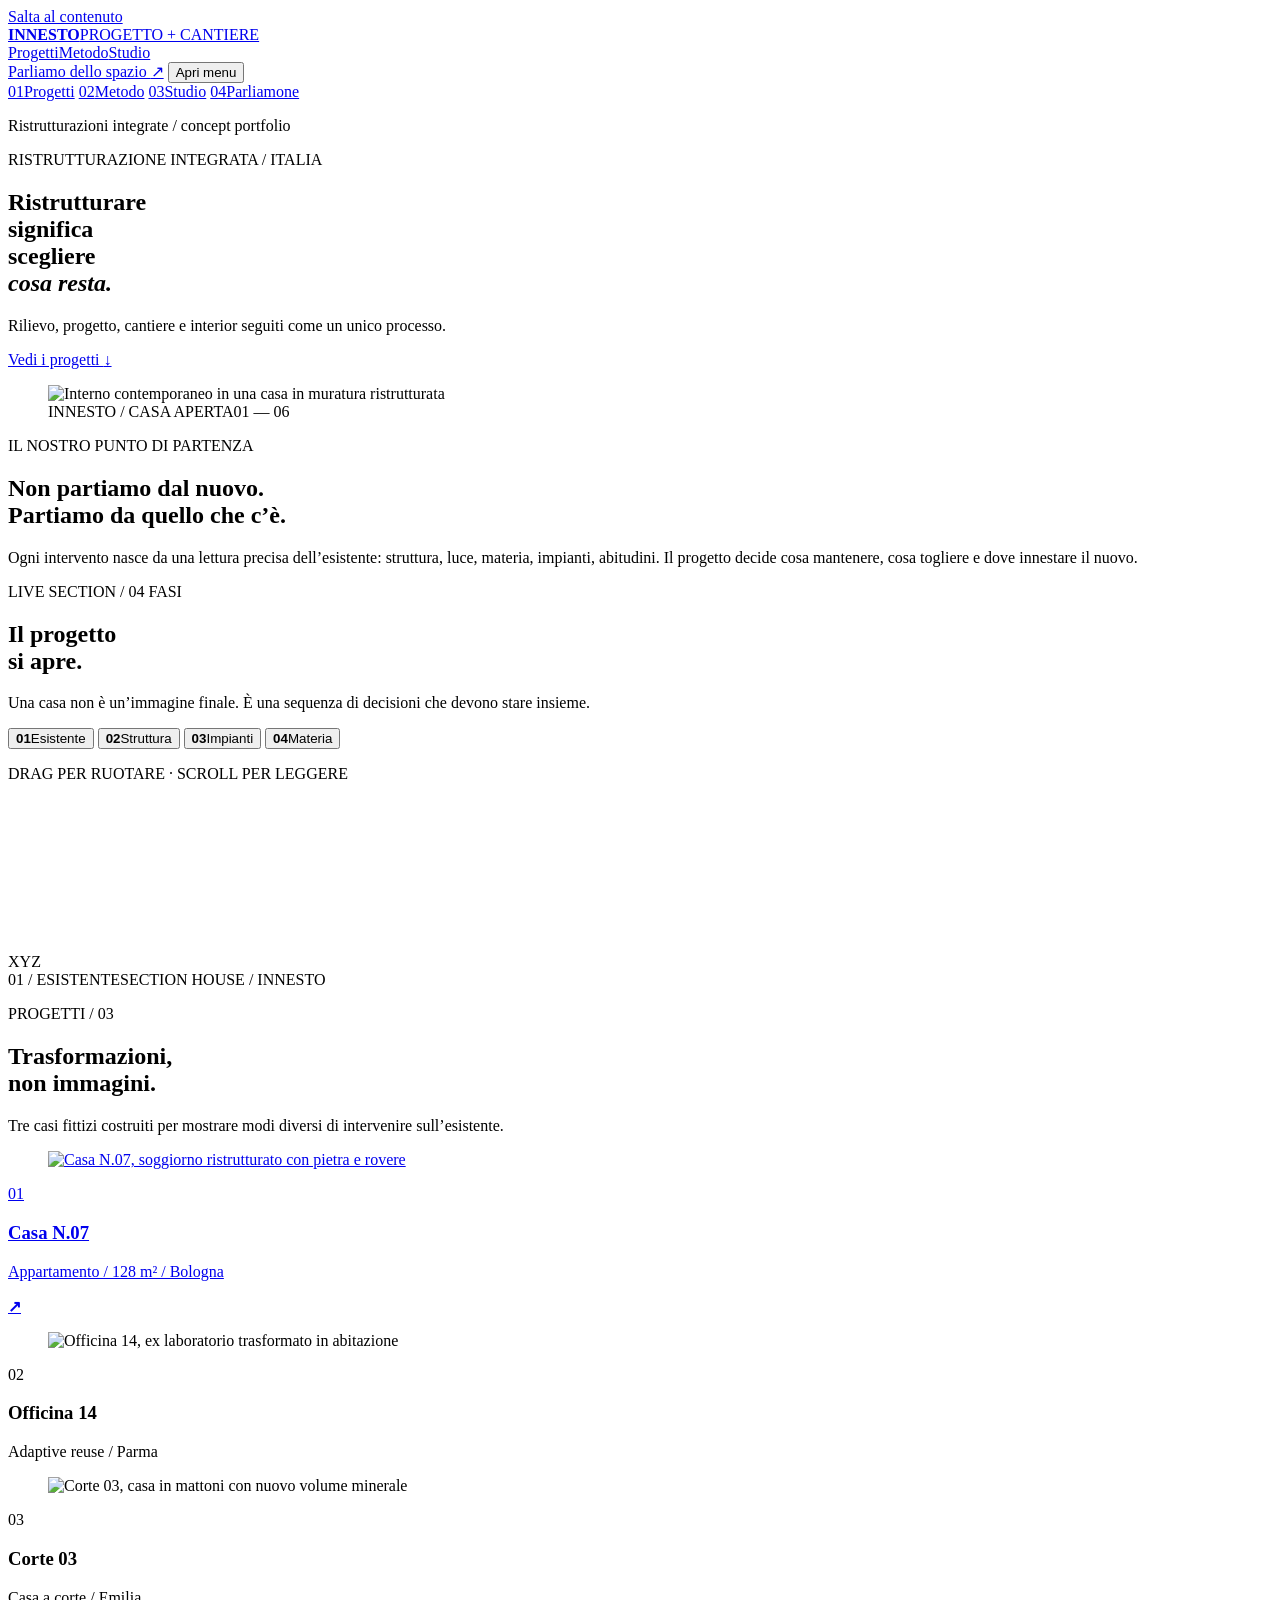
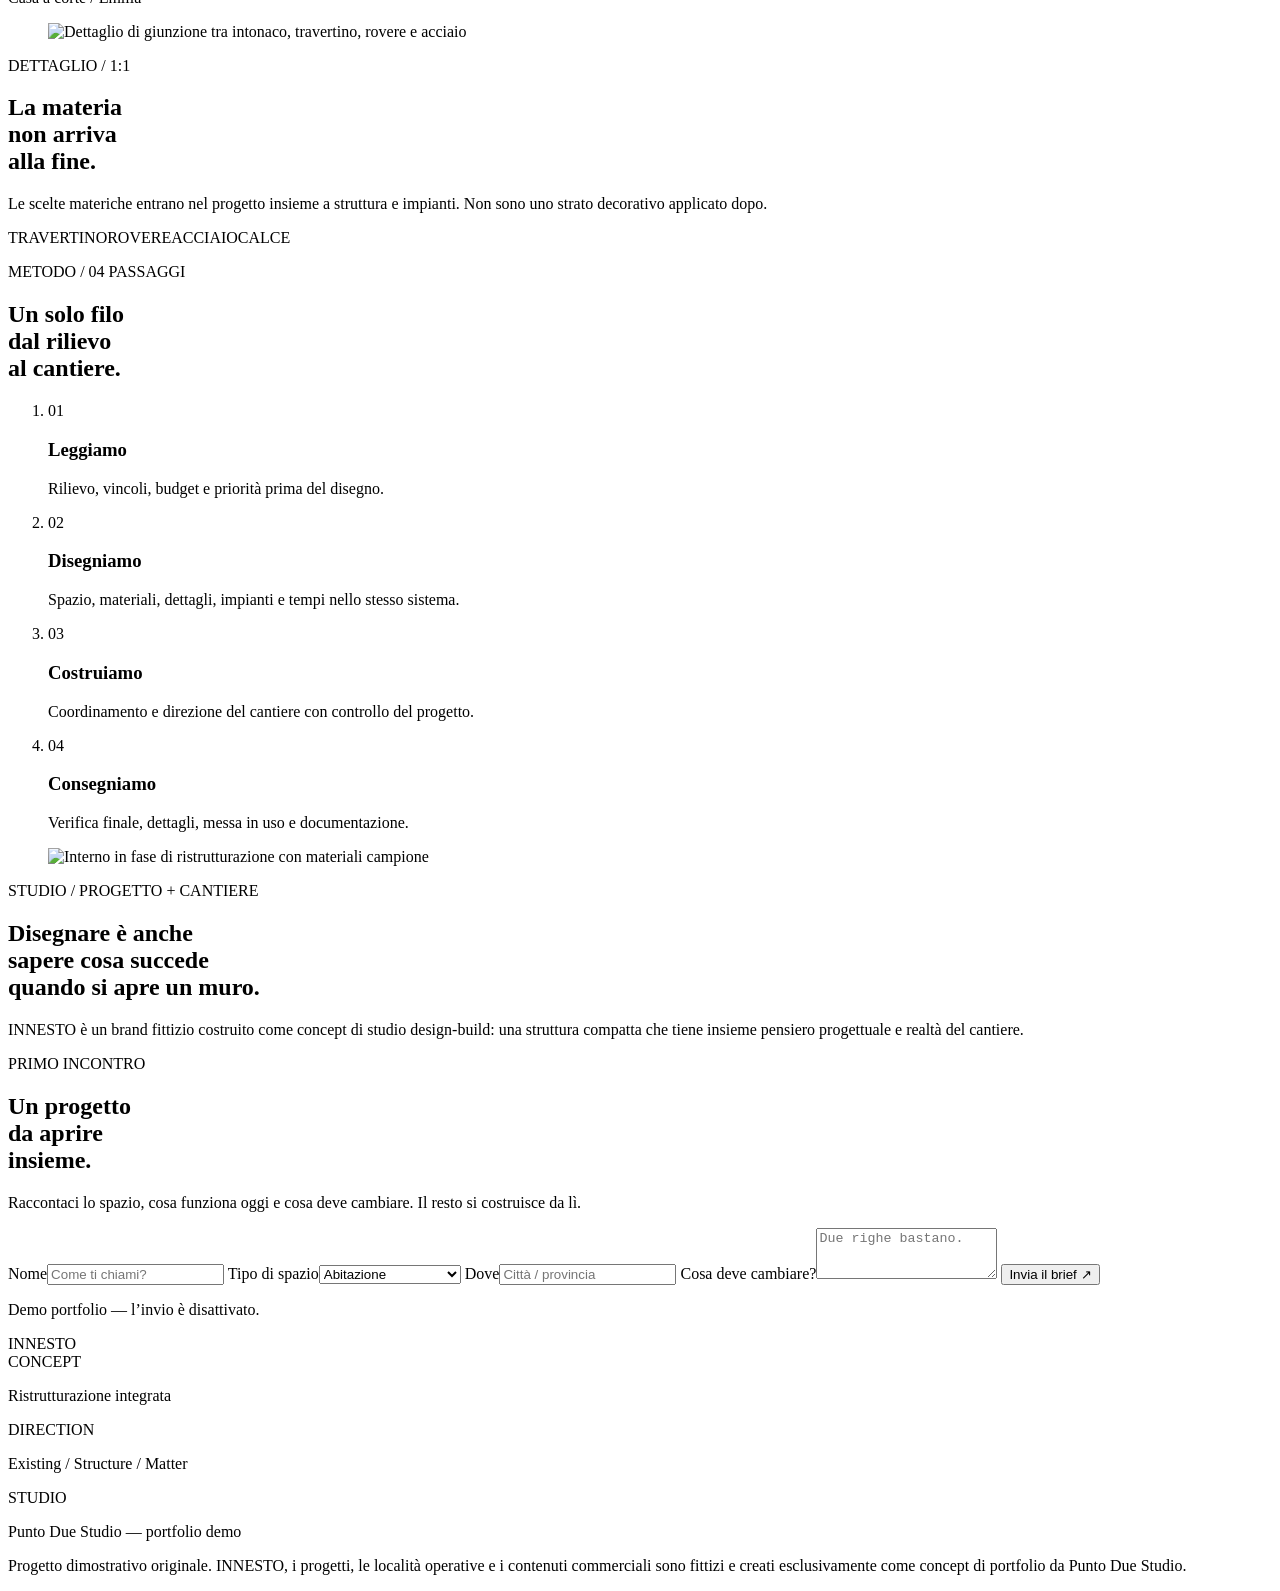
==== index.html @ 979d16e0 "Add INNESTO homepage" ====
<!doctype html>
<html lang="it">
<head>
  <meta charset="utf-8">
  <meta name="viewport" content="width=device-width,initial-scale=1,viewport-fit=cover">
  <meta name="robots" content="noindex,nofollow">
  <title>INNESTO — Progetto + Cantiere</title>
  <meta name="description" content="Concept portfolio per INNESTO: studio fittizio di ristrutturazione integrata, dal rilievo al cantiere.">
  <meta property="og:title" content="INNESTO — Progetto + Cantiere">
  <meta property="og:description" content="Rilievo, progetto, cantiere e interior come un unico processo. Concept portfolio di Punto Due Studio.">
  <meta property="og:image" content="https://d8j0ntlcm91z4.cloudfront.net/user_3JN4lq7KBj4c3qEQUgSkbrftgrd/hf_20260916_162327_1c092d2a-3032-493f-8259-0045104ead43.png">
  <link rel="preconnect" href="https://fonts.googleapis.com">
  <link rel="preconnect" href="https://fonts.gstatic.com" crossorigin>
  <link rel="preconnect" href="https://d8j0ntlcm91z4.cloudfront.net">
  <link href="https://fonts.googleapis.com/css2?family=IBM+Plex+Mono:wght@400;500&family=Space+Grotesk:wght@400;500;600;700&display=swap" rel="stylesheet">
  <link rel="stylesheet" href="./styles.css">
  <script src="./app.js" type="module"></script>
</head>
<body>
<a class="skip-link" href="#main">Salta al contenuto</a>
<header class="site-header" data-header>
  <a class="brand" href="./" aria-label="INNESTO, homepage"><strong>INNESTO</strong><span>PROGETTO + CANTIERE</span></a>
  <nav class="desktop-nav" aria-label="Navigazione principale">
    <a href="#progetti">Progetti</a><a href="#metodo">Metodo</a><a href="#studio">Studio</a>
  </nav>
  <div class="header-actions">
    <a class="header-cta" href="#contatto">Parliamo dello spazio <span>↗</span></a>
    <button class="menu-trigger" type="button" aria-expanded="false" aria-controls="mobile-menu"><span></span><span></span><span class="sr-only">Apri menu</span></button>
  </div>
</header>
<div class="mobile-menu" id="mobile-menu" aria-hidden="true">
  <nav aria-label="Navigazione mobile">
    <a href="#progetti"><span>01</span>Progetti</a>
    <a href="#metodo"><span>02</span>Metodo</a>
    <a href="#studio"><span>03</span>Studio</a>
    <a href="#contatto"><span>04</span>Parliamone</a>
  </nav>
  <p>Ristrutturazioni integrate / concept portfolio</p>
</div>

<main id="main">
  <section class="hero" aria-labelledby="hero-title">
    <div class="hero-copy">
      <p class="micro">RISTRUTTURAZIONE INTEGRATA / ITALIA</p>
      <h1 id="hero-title">Ristrutturare<br>significa<br>scegliere<br><em>cosa resta.</em></h1>
      <div class="hero-bottom">
        <p>Rilievo, progetto, cantiere e interior seguiti come un unico processo.</p>
        <a class="arrow-link" href="#progetti">Vedi i progetti <span>↓</span></a>
      </div>
    </div>
    <figure class="hero-image">
      <img src="https://d8j0ntlcm91z4.cloudfront.net/user_3JN4lq7KBj4c3qEQUgSkbrftgrd/hf_20260916_162327_1c092d2a-3032-493f-8259-0045104ead43_min.webp" alt="Interno contemporaneo in una casa in muratura ristrutturata" fetchpriority="high">
      <figcaption><span>INNESTO / CASA APERTA</span><span>01 — 06</span></figcaption>
    </figure>
    <div class="hero-cut" aria-hidden="true"></div>
  </section>

  <section class="statement section-pad">
    <p class="micro">IL NOSTRO PUNTO DI PARTENZA</p>
    <div class="statement-grid">
      <h2>Non partiamo dal nuovo.<br>Partiamo da quello che c’è.</h2>
      <p>Ogni intervento nasce da una lettura precisa dell’esistente: struttura, luce, materia, impianti, abitudini. Il progetto decide cosa mantenere, cosa togliere e dove innestare il nuovo.</p>
    </div>
  </section>

  <section class="section-house" id="section-house" aria-labelledby="section-title">
    <div class="section-house-copy">
      <p class="micro micro--light">LIVE SECTION / 04 FASI</p>
      <h2 id="section-title">Il progetto<br>si apre.</h2>
      <p class="section-intro">Una casa non è un’immagine finale. È una sequenza di decisioni che devono stare insieme.</p>
      <div class="phase-controls" role="group" aria-label="Fasi del progetto">
        <button type="button" class="phase is-active" data-phase="0" aria-pressed="true"><b>01</b><span>Esistente</span></button>
        <button type="button" class="phase" data-phase="1" aria-pressed="false"><b>02</b><span>Struttura</span></button>
        <button type="button" class="phase" data-phase="2" aria-pressed="false"><b>03</b><span>Impianti</span></button>
        <button type="button" class="phase" data-phase="3" aria-pressed="false"><b>04</b><span>Materia</span></button>
      </div>
      <p class="interaction-hint">DRAG PER RUOTARE · SCROLL PER LEGGERE</p>
    </div>
    <div class="section-stage" data-section-stage>
      <canvas id="section-canvas" aria-label="Modello 3D interattivo di una casa sezionata"></canvas>
      <div class="section-fallback" aria-hidden="true">
        <i class="f-shell"></i><i class="f-structure"></i><i class="f-services"></i><i class="f-finish"></i>
      </div>
      <div class="stage-axis" aria-hidden="true"><span>X</span><span>Y</span><span>Z</span></div>
      <div class="stage-caption"><span data-phase-caption>01 / ESISTENTE</span><span>SECTION HOUSE / INNESTO</span></div>
    </div>
  </section>

  <section class="projects section-pad" id="progetti">
    <div class="section-heading">
      <p class="micro">PROGETTI / 03</p>
      <h2>Trasformazioni,<br>non immagini.</h2>
      <p>Tre casi fittizi costruiti per mostrare modi diversi di intervenire sull’esistente.</p>
    </div>
    <article class="project project--lead">
      <a href="./project.html" aria-label="Apri il case study Casa N.07">
        <figure><img src="https://d8j0ntlcm91z4.cloudfront.net/user_3JN4lq7KBj4c3qEQUgSkbrftgrd/hf_20260916_162327_82d763ba-54f2-4b9a-b698-fcadb08986bf_min.webp" loading="lazy" alt="Casa N.07, soggiorno ristrutturato con pietra e rovere"></figure>
        <div class="project-meta"><div><span>01</span><h3>Casa N.07</h3></div><p>Appartamento / 128 m² / Bologna</p><b>↗</b></div>
      </a>
    </article>
    <div class="project-pair">
      <article class="project">
        <figure><img src="https://d8j0ntlcm91z4.cloudfront.net/user_3JN4lq7KBj4c3qEQUgSkbrftgrd/hf_20260916_162327_13486340-a69c-453e-b9c7-1cefaa02a90c_min.webp" loading="lazy" alt="Officina 14, ex laboratorio trasformato in abitazione"></figure>
        <div class="project-meta"><div><span>02</span><h3>Officina 14</h3></div><p>Adaptive reuse / Parma</p></div>
      </article>
      <article class="project project--offset">
        <figure><img src="https://d8j0ntlcm91z4.cloudfront.net/user_3JN4lq7KBj4c3qEQUgSkbrftgrd/hf_20260916_162327_49f176c7-34d2-46ae-aab3-b7673fdff1b9_min.webp" loading="lazy" alt="Corte 03, casa in mattoni con nuovo volume minerale"></figure>
        <div class="project-meta"><div><span>03</span><h3>Corte 03</h3></div><p>Casa a corte / Emilia</p></div>
      </article>
    </div>
  </section>

  <section class="material-break">
    <figure><img src="https://d8j0ntlcm91z4.cloudfront.net/user_3JN4lq7KBj4c3qEQUgSkbrftgrd/hf_20260916_162327_f14bae8d-e53c-4190-9b12-62f355c37231_min.webp" loading="lazy" alt="Dettaglio di giunzione tra intonaco, travertino, rovere e acciaio"></figure>
    <div class="material-copy">
      <p class="micro">DETTAGLIO / 1:1</p>
      <h2>La materia<br>non arriva<br>alla fine.</h2>
      <p>Le scelte materiche entrano nel progetto insieme a struttura e impianti. Non sono uno strato decorativo applicato dopo.</p>
      <div class="material-index"><span>TRAVERTINO</span><span>ROVERE</span><span>ACCIAIO</span><span>CALCE</span></div>
    </div>
  </section>

  <section class="method section-pad" id="metodo">
    <div class="section-heading section-heading--method">
      <p class="micro">METODO / 04 PASSAGGI</p>
      <h2>Un solo filo<br>dal rilievo<br>al cantiere.</h2>
    </div>
    <ol class="method-list">
      <li><span>01</span><h3>Leggiamo</h3><p>Rilievo, vincoli, budget e priorità prima del disegno.</p></li>
      <li><span>02</span><h3>Disegniamo</h3><p>Spazio, materiali, dettagli, impianti e tempi nello stesso sistema.</p></li>
      <li><span>03</span><h3>Costruiamo</h3><p>Coordinamento e direzione del cantiere con controllo del progetto.</p></li>
      <li><span>04</span><h3>Consegniamo</h3><p>Verifica finale, dettagli, messa in uso e documentazione.</p></li>
    </ol>
  </section>

  <section class="process-photo" id="studio">
    <figure><img src="https://d8j0ntlcm91z4.cloudfront.net/user_3JN4lq7KBj4c3qEQUgSkbrftgrd/hf_20260916_162327_356846dd-a6e8-4892-99d6-71986f37494d_min.webp" loading="lazy" alt="Interno in fase di ristrutturazione con materiali campione"></figure>
    <div class="process-copy"><p class="micro">STUDIO / PROGETTO + CANTIERE</p><h2>Disegnare è anche<br>sapere cosa succede<br>quando si apre un muro.</h2><p>INNESTO è un brand fittizio costruito come concept di studio design-build: una struttura compatta che tiene insieme pensiero progettuale e realtà del cantiere.</p></div>
  </section>

  <section class="contact section-pad" id="contatto">
    <div class="contact-copy"><p class="micro">PRIMO INCONTRO</p><h2>Un progetto<br>da aprire<br>insieme.</h2><p>Raccontaci lo spazio, cosa funziona oggi e cosa deve cambiare. Il resto si costruisce da lì.</p></div>
    <form class="brief-form" data-demo-form>
      <label><span>Nome</span><input type="text" name="nome" autocomplete="name" placeholder="Come ti chiami?"></label>
      <label><span>Tipo di spazio</span><select name="spazio"><option>Abitazione</option><option>Spazio commerciale</option><option>Ufficio / studio</option><option>Altro</option></select></label>
      <label><span>Dove</span><input type="text" name="dove" placeholder="Città / provincia"></label>
      <label class="wide"><span>Cosa deve cambiare?</span><textarea name="brief" rows="3" placeholder="Due righe bastano."></textarea></label>
      <button type="submit">Invia il brief <span>↗</span></button>
      <p class="form-note" data-form-note>Demo portfolio — l’invio è disattivato.</p>
    </form>
  </section>
</main>

<footer class="site-footer">
  <div class="footer-brand">INNESTO</div>
  <div class="footer-grid"><div><span>CONCEPT</span><p>Ristrutturazione integrata</p></div><div><span>DIRECTION</span><p>Existing / Structure / Matter</p></div><div><span>STUDIO</span><p>Punto Due Studio — portfolio demo</p></div></div>
  <p class="demo-disclosure">Progetto dimostrativo originale. INNESTO, i progetti, le località operative e i contenuti commerciali sono fittizi e creati esclusivamente come concept di portfolio da Punto Due Studio.</p>
</footer>
</body>
</html>
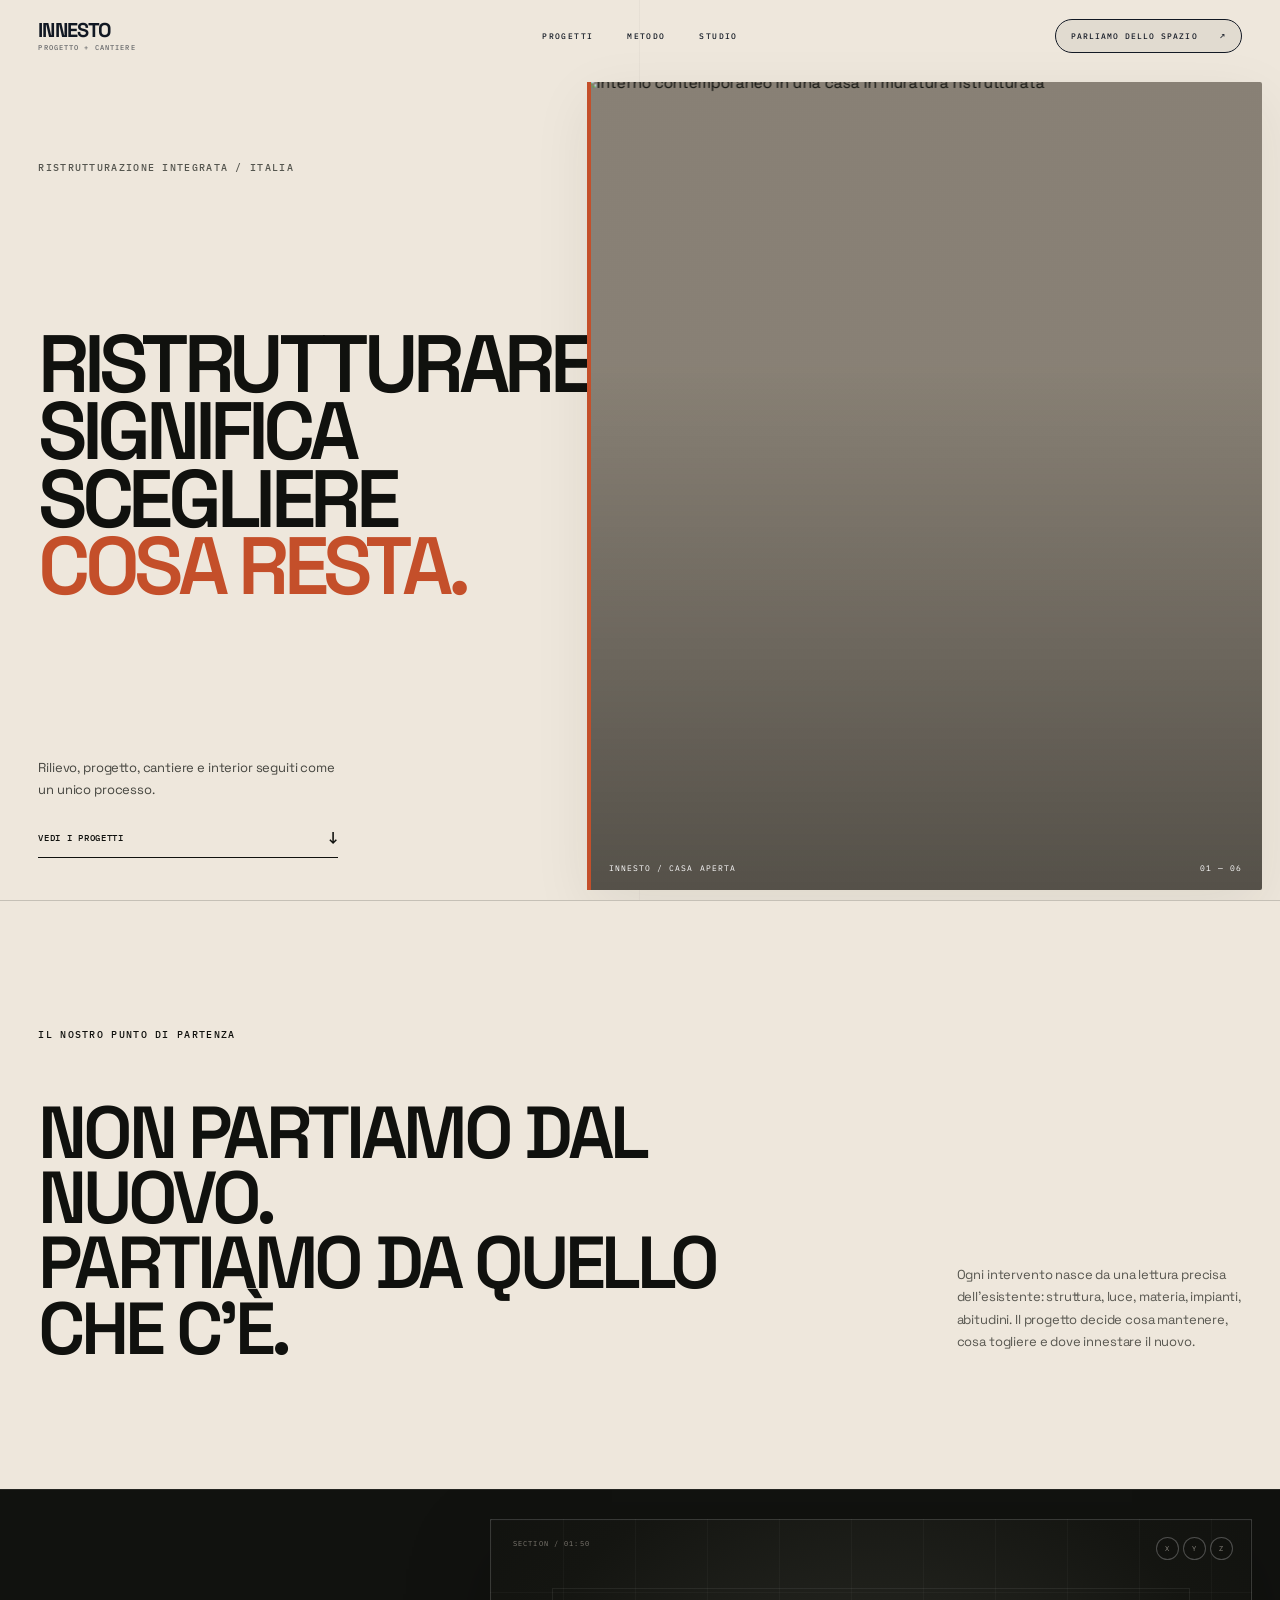
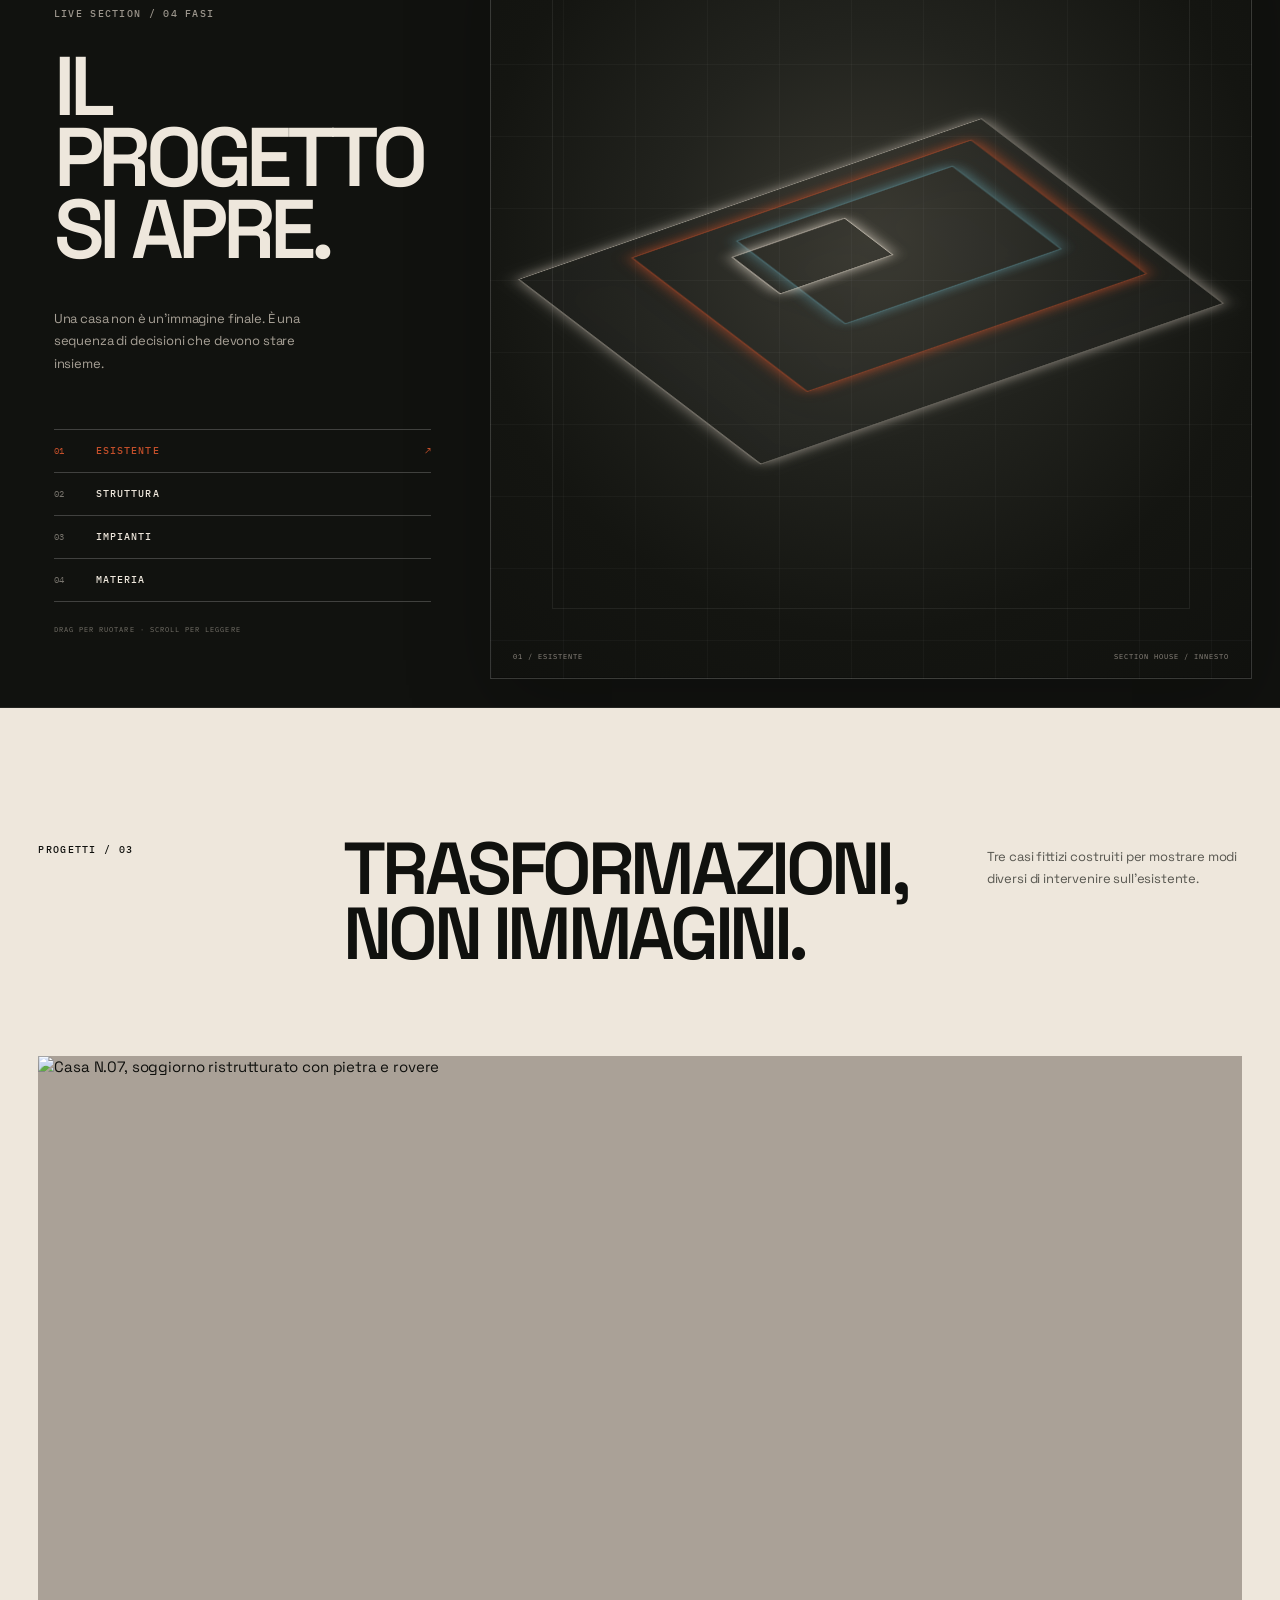
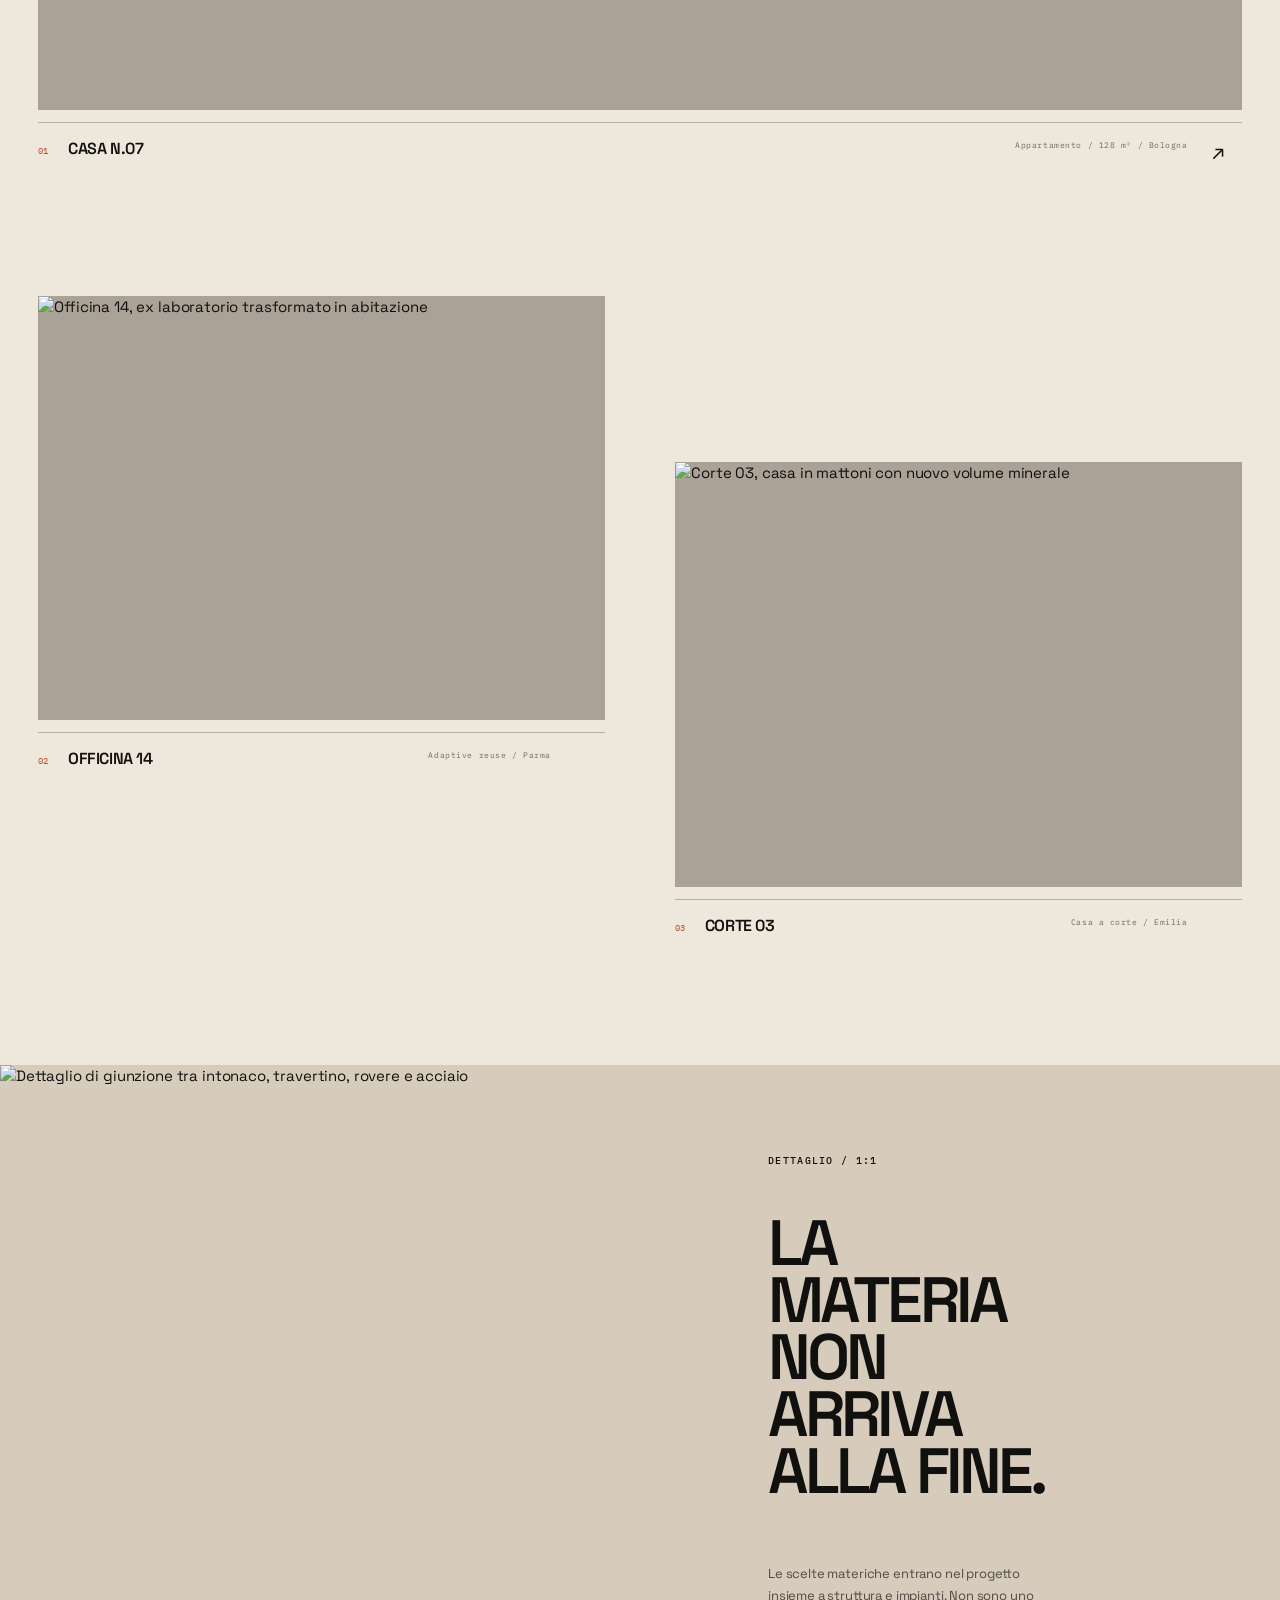
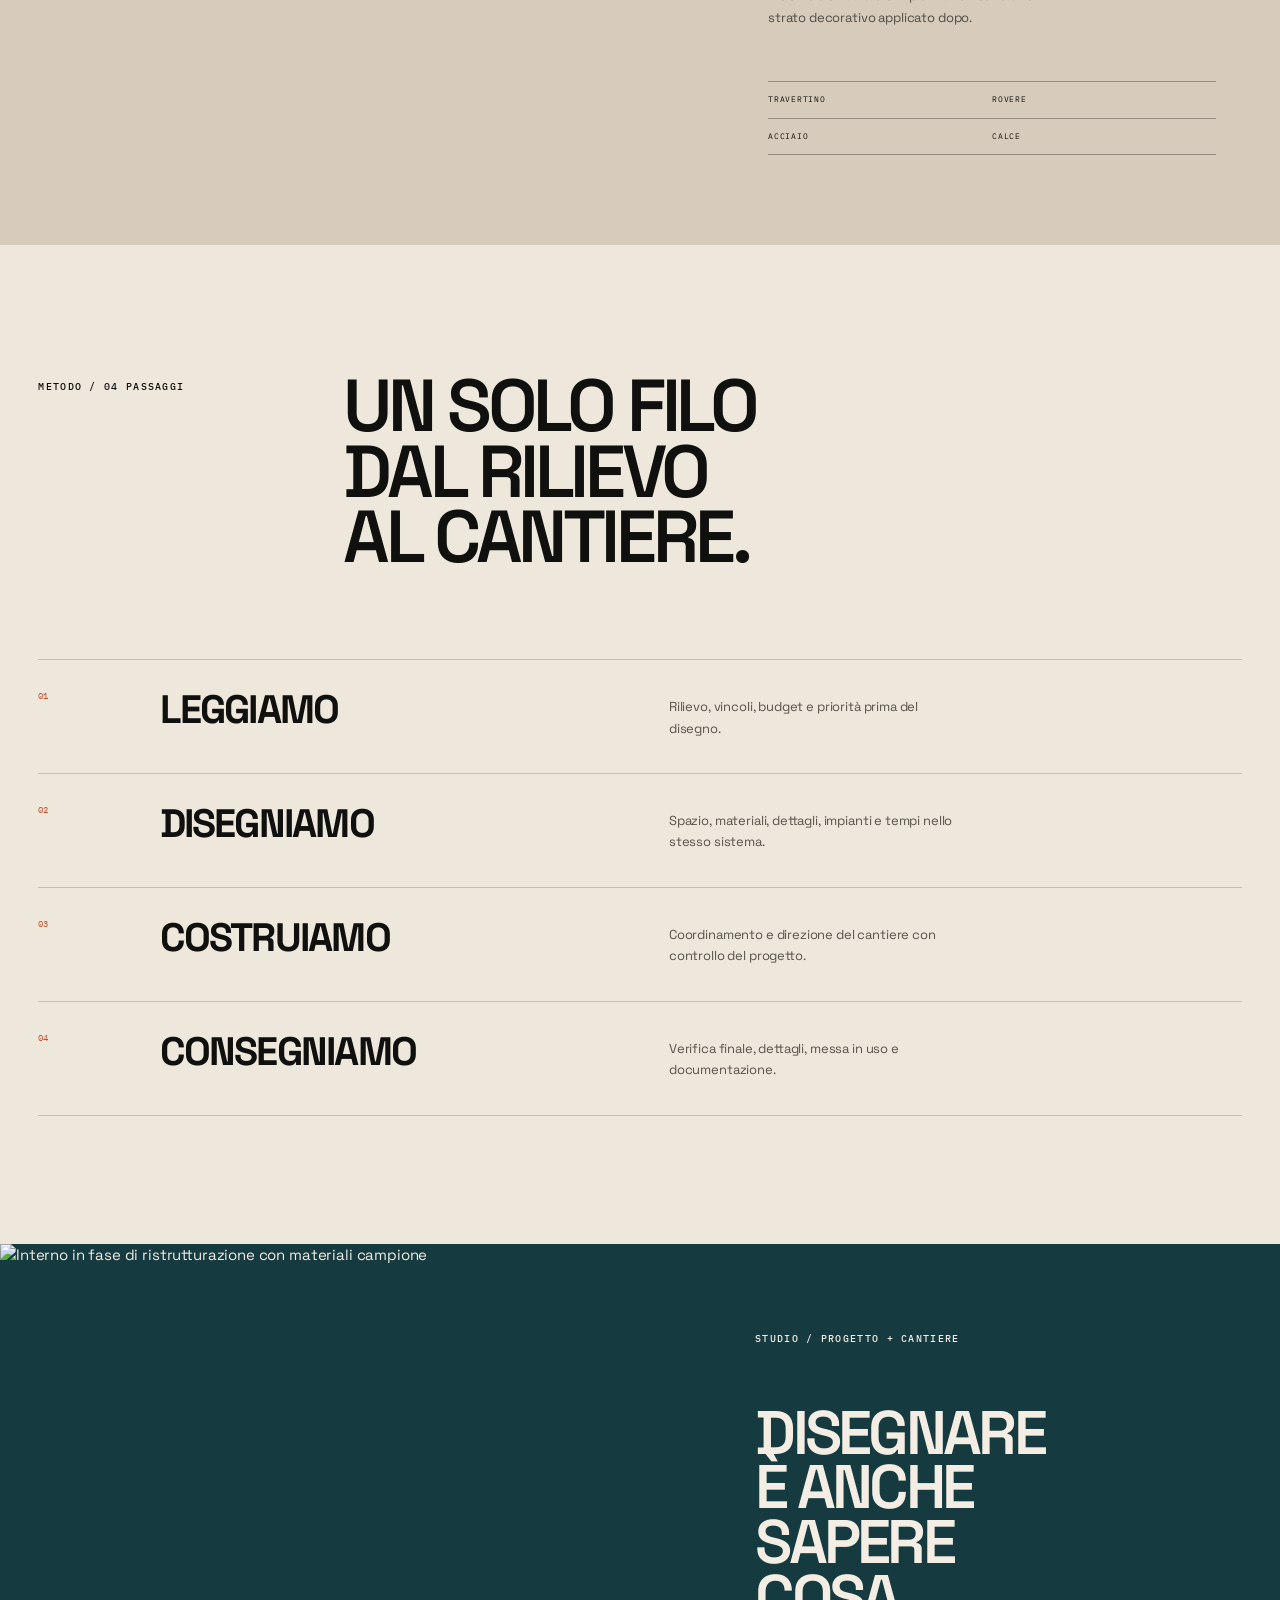
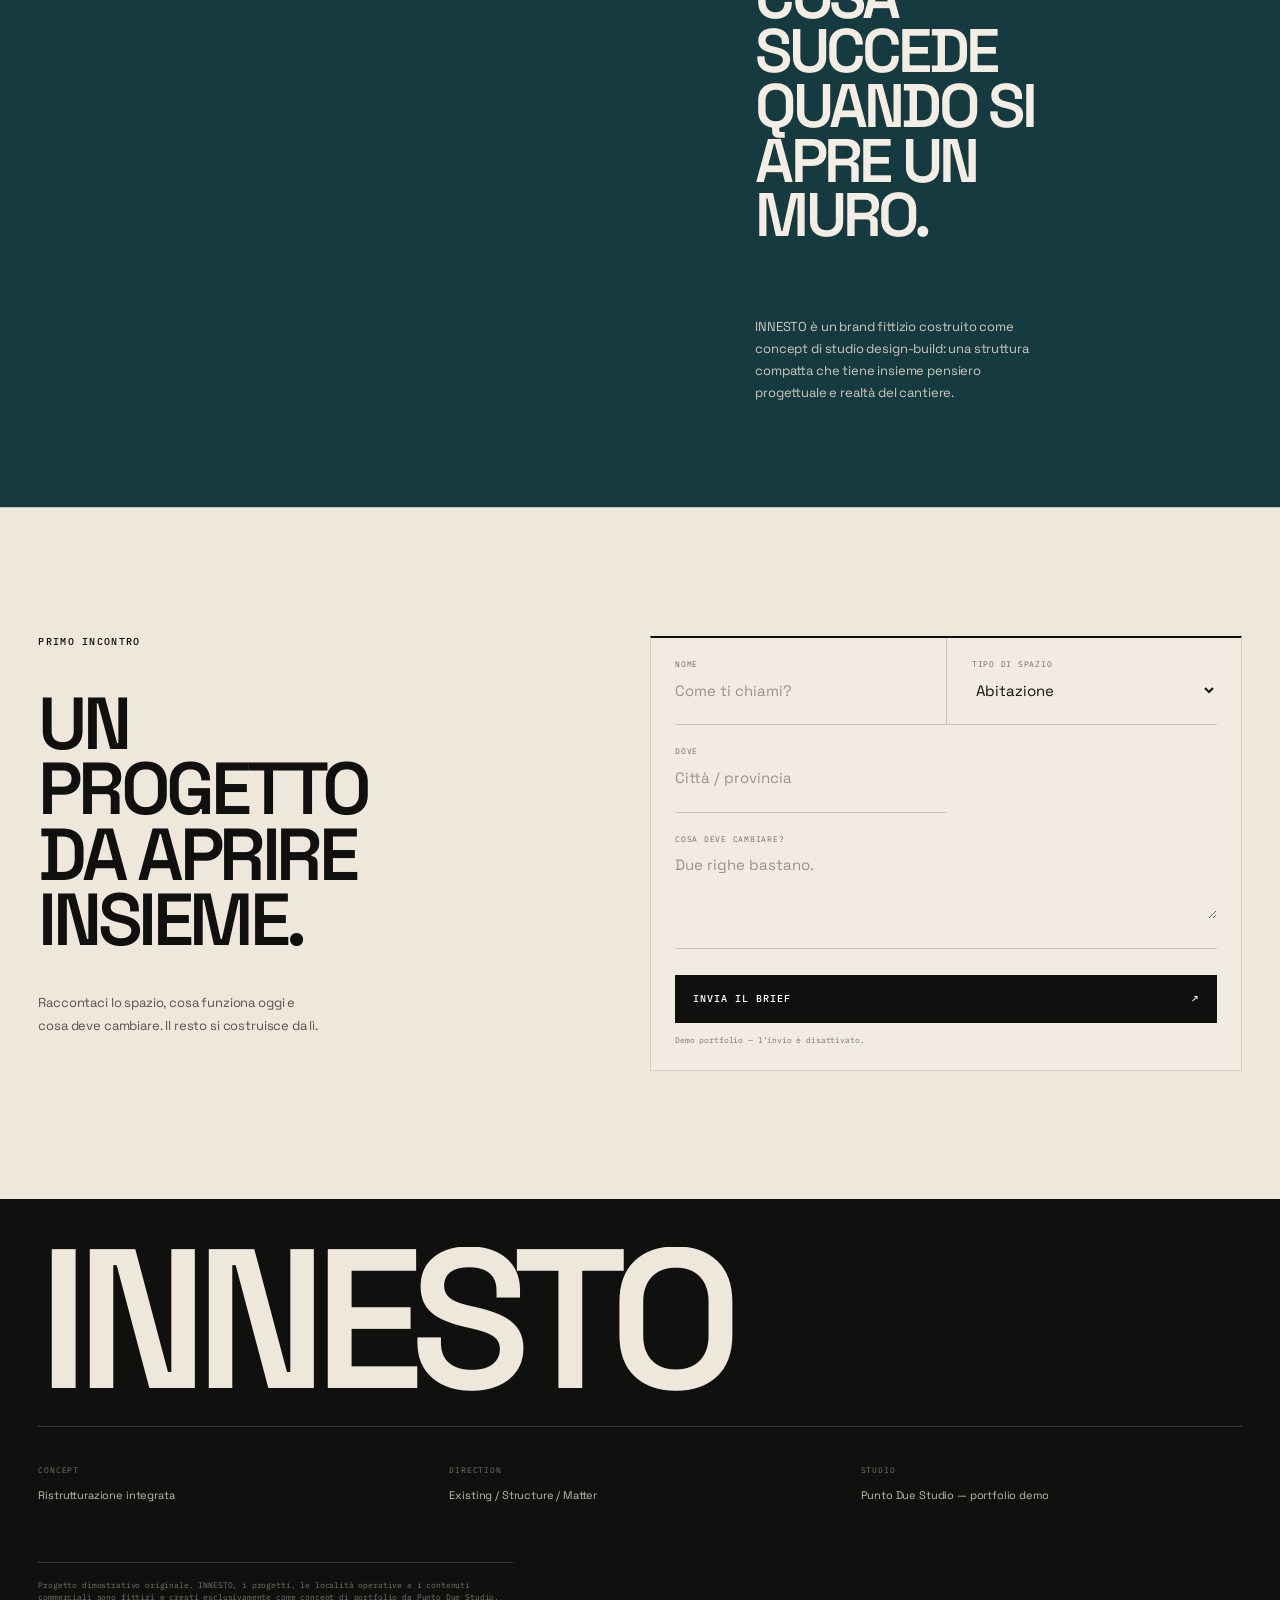
==== commit d3670576: "Load V2 visual system directly on homepage" ====
--- a/index.html
+++ b/index.html
@@ -14,6 +14,7 @@
   <link rel="preconnect" href="https://d8j0ntlcm91z4.cloudfront.net">
   <link href="https://fonts.googleapis.com/css2?family=IBM+Plex+Mono:wght@400;500&family=Space+Grotesk:wght@400;500;600;700&display=swap" rel="stylesheet">
   <link rel="stylesheet" href="./styles.css">
+  <link rel="stylesheet" href="./visual-v2.css">
   <script src="./app.js" type="module"></script>
 </head>
 <body>
--- a/styles.css
+++ b/styles.css
@@ -0,0 +1,64 @@
+:root{
+  --paper:#f1eadf;
+  --paper-2:#e9e0d3;
+  --ink:#12130f;
+  --oxide:#b64a27;
+  --blue:#163e47;
+  --stone:#88857e;
+  --line:rgba(18,19,15,.22);
+  --header-h:78px;
+  --pad:clamp(18px,2.65vw,46px);
+  --sans:"Space Grotesk","Helvetica Neue",Arial,sans-serif;
+  --mono:"IBM Plex Mono","SFMono-Regular",Consolas,monospace;
+}
+*{box-sizing:border-box}
+html{background:var(--paper);scroll-behavior:smooth;overflow-x:clip}
+body{margin:0;background:var(--paper);color:var(--ink);font-family:var(--sans);font-size:16px;line-height:1.45;-webkit-font-smoothing:antialiased;overflow-x:clip}
+body.menu-open{overflow:hidden}
+a{color:inherit;text-decoration:none}button,input,select,textarea{font:inherit;color:inherit}button{cursor:pointer}img{display:block;max-width:100%}figure{margin:0}
+::selection{background:var(--oxide);color:#fff}.sr-only{position:absolute;width:1px;height:1px;padding:0;margin:-1px;overflow:hidden;clip:rect(0,0,0,0);white-space:nowrap;border:0}.skip-link{position:fixed;z-index:9999;left:12px;top:-70px;background:#fff;color:#000;padding:10px 14px;border:1px solid #111}.skip-link:focus{top:12px}
+.micro{font:500 10px/1.25 var(--mono);letter-spacing:.13em;text-transform:uppercase;margin:0}.micro--light{color:#9b958c}
+.section-pad{padding-left:var(--pad);padding-right:var(--pad)}
+
+.site-header{height:var(--header-h);display:grid;grid-template-columns:1fr auto 1fr;align-items:center;padding:0 var(--pad);position:fixed;inset:0 0 auto;z-index:90;color:#fff;mix-blend-mode:difference;transition:background .3s,color .3s,mix-blend-mode .3s,border-color .3s}
+.site-header.is-scrolled,.site-header--solid{background:rgba(241,234,223,.94);backdrop-filter:blur(16px);color:var(--ink);mix-blend-mode:normal;border-bottom:1px solid var(--line)}
+.brand{display:flex;flex-direction:column;align-items:flex-start;line-height:.9}.brand strong{font-size:23px;letter-spacing:-.055em}.brand span{font:500 7.5px/1 var(--mono);letter-spacing:.13em;margin-top:5px}.desktop-nav{display:flex;gap:30px;font:500 9px/1 var(--mono);letter-spacing:.12em;text-transform:uppercase}.desktop-nav a{position:relative;padding:10px 0}.desktop-nav a:after{content:"";position:absolute;height:1px;background:currentColor;left:0;right:100%;bottom:5px;transition:right .25s}.desktop-nav a:hover:after,.desktop-nav a:focus-visible:after{right:0}.header-actions{justify-self:end;display:flex;align-items:center;gap:18px}.header-cta{font:500 9px/1 var(--mono);letter-spacing:.08em;text-transform:uppercase;border:1px solid currentColor;border-radius:999px;padding:13px 16px;display:inline-flex;gap:18px;align-items:center}.menu-trigger{display:none;width:36px;height:36px;background:transparent;border:0;position:relative;padding:0}.menu-trigger>span:not(.sr-only){position:absolute;left:5px;width:26px;height:1px;background:currentColor;transition:.3s}.menu-trigger>span:first-child{top:13px}.menu-trigger>span:nth-child(2){top:22px}.menu-open .menu-trigger>span:first-child{top:18px;transform:rotate(45deg)}.menu-open .menu-trigger>span:nth-child(2){top:18px;transform:rotate(-45deg)}
+.mobile-menu{position:fixed;z-index:80;inset:var(--header-h) 0 0;background:var(--ink);color:var(--paper);padding:38px var(--pad) 24px;display:flex;flex-direction:column;justify-content:space-between;visibility:hidden;transform:translateY(-103%);transition:visibility .55s,transform .55s cubic-bezier(.75,0,.14,1)}.mobile-menu[aria-hidden="false"]{visibility:visible;transform:none}.mobile-menu nav{display:flex;flex-direction:column}.mobile-menu nav a{font-size:clamp(42px,11.5vw,64px);font-weight:600;letter-spacing:-.055em;line-height:.95;padding:14px 0;border-top:1px solid rgba(255,255,255,.2);display:grid;grid-template-columns:46px 1fr}.mobile-menu nav a:last-child{border-bottom:1px solid rgba(255,255,255,.2)}.mobile-menu nav span{font:400 9px/1 var(--mono);letter-spacing:.1em;padding-top:8px;color:#98938a}.mobile-menu>p{margin:0;font:400 9px/1.3 var(--mono);letter-spacing:.08em;text-transform:uppercase;color:#88837b}
+
+.hero{min-height:100svh;padding-top:var(--header-h);display:grid;grid-template-columns:52% 48%;position:relative;background:var(--paper);overflow:hidden}.hero-copy{padding:clamp(76px,10vh,130px) var(--pad) 36px;display:flex;flex-direction:column;justify-content:space-between;gap:40px}.hero-copy h1{margin:0;font-size:clamp(62px,7.9vw,145px);font-weight:600;line-height:.78;letter-spacing:-.074em;text-transform:uppercase}.hero-copy h1 em{font-style:normal;color:var(--oxide)}.hero-bottom{display:grid;grid-template-columns:minmax(200px,380px) auto;gap:34px;align-items:end}.hero-bottom>p{max-width:34ch;margin:0;font-size:14px;line-height:1.6}.arrow-link{display:inline-flex;justify-content:space-between;align-items:center;gap:28px;min-width:200px;border-bottom:1px solid currentColor;padding:0 0 8px;font:500 10px/1 var(--mono);letter-spacing:.08em;text-transform:uppercase}.arrow-link span{font-size:17px}.hero-image{height:calc(100svh - var(--header-h));overflow:hidden;position:relative;background:#8b8982}.hero-image img{width:100%;height:100%;object-fit:cover;transition:transform .25s linear}.hero-image:after{content:"";position:absolute;inset:0;background:linear-gradient(to bottom,transparent 68%,rgba(0,0,0,.28));pointer-events:none}.hero-image figcaption{position:absolute;z-index:2;left:18px;right:18px;bottom:16px;color:#fff;display:flex;justify-content:space-between;font:400 8px/1 var(--mono);letter-spacing:.1em}.hero-cut{position:absolute;left:calc(52% - 3px);top:var(--header-h);bottom:0;width:6px;background:var(--oxide);z-index:4}
+
+.statement{padding-top:clamp(100px,12vw,180px);padding-bottom:clamp(100px,12vw,180px)}.statement-grid{display:grid;grid-template-columns:1.6fr .6fr;gap:8vw;align-items:end;margin-top:50px}.statement h2,.section-heading h2,.material-copy h2,.method h2,.process-copy h2,.contact h2,.case-strategy h2,.before-after h2,.materials h2,.next-project h2{font-size:clamp(48px,6.6vw,116px);line-height:.86;letter-spacing:-.065em;font-weight:600;margin:0;text-transform:uppercase}.statement-grid>p{font-size:14px;line-height:1.7;margin:0 0 8px;max-width:42ch}
+
+.section-house{background:var(--ink);color:var(--paper);min-height:100svh;display:grid;grid-template-columns:35% 65%;overflow:hidden}.section-house-copy{padding:clamp(70px,8vw,130px) var(--pad) 42px;position:relative;z-index:2}.section-house-copy h2{font-size:clamp(64px,7.8vw,134px);line-height:.83;letter-spacing:-.07em;font-weight:600;text-transform:uppercase;margin:28px 0 35px}.section-intro{font-size:14px;line-height:1.65;color:#aaa49b;max-width:29ch}.phase-controls{margin-top:clamp(50px,7vw,92px);border-top:1px solid rgba(255,255,255,.2)}.phase{width:100%;display:grid;grid-template-columns:48px 1fr;align-items:center;text-align:left;background:none;color:var(--paper);border:0;border-bottom:1px solid rgba(255,255,255,.2);padding:17px 0;transition:color .25s}.phase b{font:400 9px/1 var(--mono);color:#77736c}.phase span{font:500 12px/1 var(--mono);text-transform:uppercase;letter-spacing:.09em}.phase.is-active{color:var(--oxide)}.phase.is-active b{color:var(--oxide)}.interaction-hint{position:absolute;bottom:30px;left:var(--pad);margin:0;font:400 8px/1 var(--mono);letter-spacing:.1em;color:#7e7972}.section-stage{position:relative;min-height:760px;overflow:hidden;cursor:grab;touch-action:pan-y;background:radial-gradient(circle at 60% 45%,#302f2a 0,#171814 44%,#11120f 74%)}.section-stage:active{cursor:grabbing}#section-canvas{position:absolute;inset:0;width:100%;height:100%;display:block;z-index:2}.section-fallback{position:absolute;inset:12%;transform:rotateX(55deg) rotateZ(-32deg);transform-style:preserve-3d;opacity:.9}.section-fallback i{position:absolute;border:2px solid currentColor;display:block}.f-shell{inset:20% 10%;color:#88857e}.f-structure{inset:28% 20%;color:var(--oxide);transform:translate3d(28px,-22px,0)}.f-services{inset:36% 30%;color:#477a85;transform:translate3d(54px,-42px,0)}.f-finish{inset:43% 38%;color:var(--paper);transform:translate3d(-14px,-62px,0)}.section-stage.is-live .section-fallback{opacity:0}.stage-axis{position:absolute;right:22px;top:22px;z-index:3;display:flex;gap:5px}.stage-axis span{width:26px;height:26px;border:1px solid rgba(255,255,255,.25);border-radius:50%;display:grid;place-items:center;font:400 8px/1 var(--mono);color:#8d8981}.stage-caption{position:absolute;left:22px;right:22px;bottom:18px;z-index:3;display:flex;justify-content:space-between;font:400 8px/1 var(--mono);letter-spacing:.12em;color:#8d8981;pointer-events:none}
+
+.projects{padding-top:clamp(110px,12vw,185px);padding-bottom:clamp(120px,14vw,210px)}.section-heading{display:grid;grid-template-columns:.65fr 1.3fr .65fr;gap:50px;align-items:start;margin-bottom:clamp(60px,8vw,115px)}.section-heading>p:first-child{padding-top:11px}.section-heading>p:last-child{font-size:14px;line-height:1.65;max-width:34ch;margin:10px 0 0}.project figure{overflow:hidden;background:#a8a49b}.project figure img{width:100%;height:100%;object-fit:cover;transition:transform .7s cubic-bezier(.2,.7,.2,1)}.project a:hover figure img{transform:scale(1.02)}.project--lead figure{aspect-ratio:16/9}.project-meta{display:grid;grid-template-columns:1fr auto 40px;gap:24px;align-items:start;border-top:1px solid var(--line);padding:14px 0 0;margin-top:9px}.project-meta>div{display:flex;gap:20px;align-items:baseline}.project-meta span{font:400 9px/1 var(--mono);color:var(--oxide)}.project-meta h3{margin:0;font-size:18px;font-weight:600}.project-meta p{margin:3px 0 0;font:400 9px/1.4 var(--mono);letter-spacing:.04em;color:#68655f}.project-meta b{font-weight:400;font-size:21px}.project-pair{display:grid;grid-template-columns:1fr 1fr;gap:clamp(24px,4vw,70px);margin-top:clamp(90px,11vw,165px);align-items:start}.project-pair .project figure{aspect-ratio:3/2}.project--offset{margin-top:180px}
+
+.material-break{display:grid;grid-template-columns:58% 42%;min-height:86svh;background:#d4cab9}.material-break figure{min-height:720px;overflow:hidden}.material-break figure img{width:100%;height:100%;object-fit:cover}.material-copy{padding:clamp(66px,7vw,110px) var(--pad);display:flex;flex-direction:column}.material-copy h2{font-size:clamp(52px,5.7vw,100px);margin:44px 0 auto}.material-copy>p:not(.micro){font-size:14px;line-height:1.7;max-width:35ch;margin:40px 0}.material-index{border-top:1px solid rgba(18,19,15,.35);display:grid;grid-template-columns:1fr 1fr;gap:0}.material-index span{font:400 8px/1 var(--mono);letter-spacing:.1em;border-bottom:1px solid rgba(18,19,15,.35);padding:13px 0}
+
+.method{padding-top:clamp(100px,12vw,180px);padding-bottom:clamp(100px,12vw,180px)}.section-heading--method{grid-template-columns:.65fr 1.3fr .65fr}.method-list{list-style:none;margin:30px 0 0;padding:0;border-top:1px solid var(--line)}.method-list li{display:grid;grid-template-columns:90px 1fr 1fr;gap:30px;align-items:start;padding:28px 0 34px;border-bottom:1px solid var(--line)}.method-list span{font:400 9px/1 var(--mono);color:var(--oxide)}.method-list h3{font-size:clamp(28px,3.5vw,56px);line-height:.95;letter-spacing:-.045em;text-transform:uppercase;margin:0}.method-list p{margin:5px 0 0;font-size:14px;line-height:1.65;max-width:37ch}
+
+.process-photo{background:var(--blue);color:#f4ede3;display:grid;grid-template-columns:58% 42%;min-height:85svh}.process-photo figure{min-height:700px;overflow:hidden}.process-photo figure img{width:100%;height:100%;object-fit:cover}.process-copy{padding:clamp(70px,8vw,125px) var(--pad);display:flex;flex-direction:column;justify-content:space-between}.process-copy h2{font-size:clamp(46px,5.1vw,90px);margin:60px 0}.process-copy>p:last-child{max-width:37ch;font-size:14px;line-height:1.7;color:#c8c1b7}
+
+.contact{padding-top:clamp(110px,13vw,200px);padding-bottom:clamp(110px,13vw,200px);display:grid;grid-template-columns:1fr 1fr;gap:9vw}.contact-copy h2{margin:42px 0 40px}.contact-copy>p:last-child{font-size:14px;line-height:1.7;max-width:36ch}.brief-form{align-self:end;border-top:1px solid var(--line);display:grid;grid-template-columns:1fr 1fr}.brief-form label{padding:20px 0;border-bottom:1px solid var(--line)}.brief-form label:nth-child(odd){padding-right:25px}.brief-form label:nth-child(even){padding-left:25px;border-left:1px solid var(--line)}.brief-form label.wide{grid-column:1/-1;padding-left:0;padding-right:0;border-left:0}.brief-form label span{display:block;font:400 8px/1 var(--mono);letter-spacing:.1em;text-transform:uppercase;margin-bottom:11px;color:#6f6b64}.brief-form input,.brief-form select,.brief-form textarea{width:100%;border:0;background:transparent;outline:none;padding:0;font-size:16px;resize:vertical}.brief-form input::placeholder,.brief-form textarea::placeholder{color:#98938a}.brief-form button{grid-column:1/-1;border:0;background:var(--oxide);color:#fff;padding:20px;margin-top:24px;display:flex;justify-content:space-between;font:500 10px/1 var(--mono);letter-spacing:.1em;text-transform:uppercase}.form-note{grid-column:1/-1;font:400 8px/1.4 var(--mono);color:#77736c;margin:12px 0 0}.form-note.is-confirmed{color:var(--oxide)}
+
+.site-footer{background:var(--ink);color:var(--paper);padding:36px var(--pad) 24px}.footer-brand{font-size:clamp(84px,17vw,300px);font-weight:600;line-height:.74;letter-spacing:-.075em;overflow:hidden;white-space:nowrap;padding-bottom:35px;border-bottom:1px solid rgba(255,255,255,.18)}.footer-grid{display:grid;grid-template-columns:repeat(3,1fr);gap:30px;padding:28px 0 65px}.footer-grid span{font:400 8px/1 var(--mono);color:#77736c;letter-spacing:.1em}.footer-grid p{margin:9px 0 0;font-size:12px}.demo-disclosure{border-top:1px solid rgba(255,255,255,.18);padding-top:16px;margin:0;max-width:95ch;font:400 8px/1.5 var(--mono);color:#77736c}
+
+.case-page{padding-top:var(--header-h)}.case-hero{min-height:620px;display:grid;grid-template-columns:1.15fr .85fr;align-items:end;padding-top:100px;padding-bottom:60px}.case-hero h1{font-size:clamp(100px,13vw,220px);line-height:.7;letter-spacing:-.08em;text-transform:uppercase;margin:35px 0 0}.case-intro{padding-bottom:12px}.case-intro>p:last-child{font-size:16px;line-height:1.7;max-width:52ch;margin:46px 0 0}.case-hero-image{height:min(76vw,980px);max-height:900px;min-height:620px;overflow:hidden}.case-hero-image img{width:100%;height:100%;object-fit:cover}.before-after{padding-top:clamp(100px,11vw,170px);padding-bottom:clamp(100px,11vw,170px)}.ba-head{display:grid;grid-template-columns:.5fr 1fr .5fr;gap:50px;align-items:start;margin-bottom:70px}.ba-head>p:last-child{font-size:14px;line-height:1.65;max-width:36ch}.compare{position:relative;aspect-ratio:3/2;overflow:hidden;background:#aaa}.compare img{width:100%;height:100%;object-fit:cover;pointer-events:none}.compare-after{position:absolute;inset:0}.compare-before{position:absolute;inset:0;clip-path:inset(0 calc(100% - var(--split)) 0 0)}.compare-before img{width:100%;height:100%}.compare input{position:absolute;inset:0;width:100%;height:100%;opacity:0;cursor:ew-resize;z-index:5;margin:0}.compare-line{position:absolute;top:0;bottom:0;left:var(--split);width:1px;background:#fff;z-index:4;pointer-events:none}.compare-line i{position:absolute;left:50%;top:50%;transform:translate(-50%,-50%);width:48px;height:48px;border-radius:50%;background:var(--oxide);box-shadow:0 0 0 1px rgba(255,255,255,.5)}.compare-line i:before,.compare-line i:after{content:"";position:absolute;top:50%;width:8px;height:8px;border-top:1px solid #fff;border-left:1px solid #fff}.compare-line i:before{left:10px;transform:translateY(-50%) rotate(-45deg)}.compare-line i:after{right:10px;transform:translateY(-50%) rotate(135deg)}.compare-label{position:absolute;top:16px;z-index:4;background:rgba(18,19,15,.75);color:#fff;padding:8px 10px;font:400 8px/1 var(--mono);letter-spacing:.1em}.compare-label--before{left:16px}.compare-label--after{right:16px}.case-strategy{display:grid;grid-template-columns:1.2fr .8fr;gap:10vw;align-items:end;padding-top:70px;padding-bottom:150px}.case-strategy>p{font-size:15px;line-height:1.75;max-width:45ch}.materials{padding-top:120px;padding-bottom:150px;border-top:1px solid var(--line)}.materials ol{list-style:none;padding:0;margin:40px 0 0;border-top:1px solid var(--line)}.materials li{display:grid;grid-template-columns:90px 1fr 1fr;gap:25px;padding:26px 0;border-bottom:1px solid var(--line);align-items:center}.materials li span{font:400 9px/1 var(--mono);color:var(--oxide)}.materials li h3{font-size:clamp(24px,3vw,50px);letter-spacing:-.04em;text-transform:uppercase;margin:0}.materials li p{font:400 10px/1.4 var(--mono);margin:0;color:#77736c}.case-detail-grid{display:grid;grid-template-columns:1fr 1fr;gap:1px;background:var(--ink)}.case-detail-grid figure{height:70vw;max-height:900px;min-height:600px;overflow:hidden}.case-detail-grid img{width:100%;height:100%;object-fit:cover}.next-project{padding-top:150px;padding-bottom:150px}.next-project h2{margin:45px 0 65px}
+
+.error-page{min-height:100svh;background:var(--ink);color:var(--paper);display:flex;flex-direction:column;padding:var(--pad)}.error-page main{margin:auto 0}.error-page h1{font-size:clamp(70px,13vw,220px);line-height:.77;letter-spacing:-.075em;text-transform:uppercase;margin:35px 0 60px}.error-page .demo-disclosure{margin-top:auto}
+
+@media(max-width:900px){
+  :root{--header-h:64px}.site-header{grid-template-columns:1fr auto;padding:0 18px}.desktop-nav,.header-cta{display:none}.menu-trigger{display:block}.hero{grid-template-columns:1fr;min-height:auto;padding-top:var(--header-h)}.hero-copy{min-height:630px;padding:62px 18px 28px}.hero-copy h1{font-size:clamp(54px,15.5vw,78px);line-height:.8}.hero-bottom{grid-template-columns:1fr;gap:25px}.hero-bottom .arrow-link{width:100%}.hero-image{height:72svh;min-height:510px}.hero-cut{left:18px;top:auto;bottom:0;height:72svh;width:5px}.statement{padding-left:18px;padding-right:18px}.statement-grid{grid-template-columns:1fr;gap:38px}.statement h2,.section-heading h2,.material-copy h2,.method h2,.process-copy h2,.contact h2,.case-strategy h2,.before-after h2,.materials h2,.next-project h2{font-size:clamp(43px,12.7vw,62px)}.section-house{grid-template-columns:1fr}.section-house-copy{padding:70px 18px 40px}.section-house-copy h2{font-size:clamp(55px,15vw,78px)}.interaction-hint{position:static;margin-top:36px}.section-stage{min-height:590px}.stage-caption{left:16px;right:16px}.projects{padding-left:18px;padding-right:18px}.section-heading{grid-template-columns:1fr;gap:28px}.project--lead figure{aspect-ratio:4/5}.project-meta{grid-template-columns:1fr 28px}.project-meta>p{grid-column:1}.project-pair{grid-template-columns:1fr;margin-top:90px}.project-pair .project figure{aspect-ratio:4/3}.project--offset{margin-top:70px}.material-break{grid-template-columns:1fr}.material-break figure{min-height:580px;height:75svh}.material-copy{padding:70px 18px}.material-copy h2{margin:40px 0 80px}.section-heading--method{grid-template-columns:1fr}.method{padding-left:18px;padding-right:18px}.method-list li{grid-template-columns:46px 1fr}.method-list p{grid-column:2}.process-photo{grid-template-columns:1fr}.process-photo figure{min-height:560px;height:75svh}.process-copy{padding:70px 18px}.contact{grid-template-columns:1fr;padding-left:18px;padding-right:18px;gap:70px}.brief-form{grid-template-columns:1fr}.brief-form label,.brief-form label:nth-child(odd),.brief-form label:nth-child(even){padding:18px 0;border-left:0}.brief-form label.wide{grid-column:auto}.footer-grid{grid-template-columns:1fr;gap:22px}.footer-brand{font-size:25vw}.case-hero{grid-template-columns:1fr;padding:75px 18px 45px;min-height:auto}.case-hero h1{font-size:28vw;margin:35px 0 60px}.case-intro>p:last-child{margin-top:30px}.case-hero-image{height:73svh;min-height:520px}.before-after{padding-left:18px;padding-right:18px}.ba-head{grid-template-columns:1fr;gap:28px}.compare{aspect-ratio:4/5}.case-strategy{grid-template-columns:1fr;padding:60px 18px 110px;gap:45px}.materials{padding-left:18px;padding-right:18px}.materials .section-heading{margin-bottom:30px}.materials li{grid-template-columns:42px 1fr}.materials li p{grid-column:2}.case-detail-grid{grid-template-columns:1fr}.case-detail-grid figure{height:75svh;min-height:560px}.next-project{padding:110px 18px}.error-page{padding:18px}.error-page h1{font-size:20vw}
+}
+
+@media(max-width:430px){.hero-copy{min-height:590px}.section-stage{min-height:520px}.phase{padding:15px 0}.project-meta h3{font-size:16px}.material-break figure,.process-photo figure{min-height:520px}.brief-form button{min-height:58px}.mobile-menu{padding-top:30px}}
+
+@media(prefers-reduced-motion:reduce){html{scroll-behavior:auto}*,*:before,*:after{animation-duration:.001ms!important;animation-iteration-count:1!important;transition-duration:.001ms!important}.hero-image img,.project img{transform:none!important}.section-fallback{opacity:1!important}}
+
+@media(max-width:430px){
+  .hero{grid-template-columns:minmax(0,1fr)}
+  .hero-copy,.hero-image,.section-heading{min-width:0}
+  .hero-copy h1{font-size:clamp(47px,13vw,56px);letter-spacing:-.07em}
+  .section-heading h2{font-size:clamp(40px,11.4vw,49px)}
+  .section-stage{overflow:hidden}
+}
--- a/visual-v2.css
+++ b/visual-v2.css
@@ -0,0 +1,282 @@
+/* INNESTO — Visual System V2
+   Editorial architecture refinement. Loaded after styles.css. */
+
+:root{
+  --paper:#eee7dc;
+  --paper-2:#e4dacb;
+  --ink:#10110e;
+  --oxide:#c44f2a;
+  --oxide-deep:#9f3f24;
+  --blue:#173d43;
+  --sage:#6e7569;
+  --line:rgba(16,17,14,.18);
+  --line-light:rgba(255,255,255,.16);
+  --header-h:72px;
+  --pad:clamp(20px,3vw,54px);
+  --section-y:clamp(104px,10vw,178px);
+}
+
+html,body{background:var(--paper)}
+body{font-size:15px;letter-spacing:-.01em}
+
+/* HEADER */
+.site-header{
+  height:var(--header-h);
+  padding:0 var(--pad);
+  grid-template-columns:1fr auto 1fr;
+  border-bottom:1px solid transparent;
+}
+.site-header.is-scrolled,.site-header--solid{
+  background:rgba(238,231,220,.92);
+  border-bottom-color:rgba(16,17,14,.13);
+  box-shadow:0 8px 30px rgba(27,24,18,.04);
+}
+.brand strong{font-size:20px;letter-spacing:-.045em}
+.brand span{font-size:7px;letter-spacing:.16em;margin-top:5px;color:currentColor;opacity:.62}
+.desktop-nav{gap:34px;font-size:8px;letter-spacing:.17em}
+.header-cta{font-size:8px;letter-spacing:.13em;padding:12px 15px;gap:22px;background:rgba(238,231,220,.05)}
+
+/* HERO */
+.hero{
+  grid-template-columns:minmax(0,.92fr) minmax(0,1.08fr);
+  min-height:100svh;
+  padding-top:var(--header-h);
+  background:
+    linear-gradient(90deg, transparent calc(50% - .5px), rgba(16,17,14,.035) calc(50% - .5px), rgba(16,17,14,.035) calc(50% + .5px), transparent calc(50% + .5px)),
+    var(--paper);
+}
+.hero-copy{
+  min-width:0;
+  padding:clamp(82px,10vh,120px) clamp(28px,4vw,72px) 42px var(--pad);
+  gap:48px;
+}
+.hero-copy .micro{color:#55564f}
+.hero-copy h1{
+  max-width:8.15ch;
+  font-size:clamp(70px,6.35vw,118px);
+  line-height:.83;
+  letter-spacing:-.067em;
+  text-wrap:balance;
+}
+.hero-copy h1 em{color:var(--oxide)}
+.hero-bottom{grid-template-columns:minmax(0,1fr);max-width:410px;gap:30px}
+.hero-bottom>p{font-size:13px;line-height:1.65;max-width:39ch;color:#45453f}
+.hero-bottom .arrow-link{min-width:0;width:min(100%,300px);font-size:8.5px;padding-bottom:10px}
+.hero-image{
+  height:calc(100svh - var(--header-h) - 20px);
+  min-height:620px;
+  margin:10px 18px 10px 0;
+  border-radius:2px;
+  background:#8d8579;
+  box-shadow:0 18px 60px rgba(42,32,22,.08);
+}
+.hero-image img{filter:saturate(.86) contrast(1.02);transform-origin:center center}
+.hero-image:after{background:linear-gradient(to bottom,rgba(8,9,7,.03) 35%,rgba(8,9,7,.42) 100%)}
+.hero-image figcaption{left:20px;right:20px;bottom:18px;font-size:7.5px;letter-spacing:.14em}
+.hero-cut{left:calc(46% - 2px);top:calc(var(--header-h) + 10px);bottom:10px;width:4px;background:var(--oxide)}
+
+/* SHARED SECTION RHYTHM */
+.statement,.projects,.method,.contact{padding-top:var(--section-y);padding-bottom:var(--section-y)}
+.statement{border-top:1px solid var(--line)}
+.statement-grid{grid-template-columns:minmax(0,1.55fr) minmax(280px,.55fr);gap:clamp(56px,9vw,150px);margin-top:58px;align-items:end}
+.statement h2,.section-heading h2,.material-copy h2,.method h2,.process-copy h2,.contact h2,.case-strategy h2,.before-after h2,.materials h2,.next-project h2{
+  font-size:clamp(50px,5.75vw,102px);
+  line-height:.89;
+  letter-spacing:-.06em;
+}
+.statement-grid>p,.section-heading>p:last-child{font-size:13px;line-height:1.72;color:#57564f}
+
+/* SECTION HOUSE — make the interactive part the hero of the section */
+.section-house{
+  min-height:auto;
+  grid-template-columns:minmax(330px,.72fr) minmax(0,1.28fr);
+  padding:clamp(22px,2.2vw,38px);
+  gap:clamp(20px,2.6vw,44px);
+  background:#11120f;
+  overflow:hidden;
+  border-top:1px solid rgba(255,255,255,.08);
+  border-bottom:1px solid rgba(255,255,255,.08);
+}
+.section-house-copy{
+  padding:clamp(64px,7vw,112px) clamp(12px,2vw,34px) 46px clamp(12px,2vw,34px);
+  display:flex;
+  flex-direction:column;
+  min-height:760px;
+}
+.section-house-copy h2{
+  font-size:clamp(66px,6.5vw,112px);
+  line-height:.86;
+  letter-spacing:-.065em;
+  margin:30px 0 30px;
+  max-width:6ch;
+}
+.section-intro{font-size:13px;line-height:1.7;max-width:31ch;color:#a8a197}
+.phase-controls{margin-top:auto;width:min(100%,430px);border-top-color:rgba(255,255,255,.2)}
+.phase{grid-template-columns:42px 1fr auto;padding:16px 0;position:relative}
+.phase:after{content:'↗';font:400 10px/1 var(--mono);opacity:0;transform:translate(-8px,8px);transition:.3s}
+.phase:hover:after,.phase.is-active:after{opacity:1;transform:none}
+.phase span{font-size:10px;letter-spacing:.11em}
+.interaction-hint{position:static;margin-top:24px;font-size:7px;letter-spacing:.15em;color:#77736b}
+
+.section-stage{
+  min-height:760px;
+  height:min(82svh,900px);
+  margin:0;
+  border:1px solid rgba(255,255,255,.16);
+  background:
+    linear-gradient(rgba(255,255,255,.032) 1px,transparent 1px),
+    linear-gradient(90deg,rgba(255,255,255,.032) 1px,transparent 1px),
+    radial-gradient(circle at 50% 42%,#38372f 0,#22231e 35%,#141511 68%,#10110e 100%);
+  background-size:72px 72px,72px 72px,auto;
+  isolation:isolate;
+  overflow:hidden;
+  box-shadow:inset 0 0 0 1px rgba(0,0,0,.22),0 28px 80px rgba(0,0,0,.22);
+}
+.section-stage:before{
+  content:'SECTION / 01:50';
+  position:absolute;
+  z-index:4;
+  left:22px;
+  top:20px;
+  font:400 7px/1 var(--mono);
+  letter-spacing:.16em;
+  color:#7f7a72;
+  pointer-events:none;
+}
+.section-stage:after{
+  content:'';
+  position:absolute;
+  z-index:1;
+  inset:9% 8%;
+  border:1px solid rgba(255,255,255,.07);
+  pointer-events:none;
+}
+#section-canvas{z-index:2;filter:contrast(1.03) saturate(.95)}
+.section-fallback{
+  inset:14% 10% 16%;
+  transform:rotateX(59deg) rotateZ(-34deg) scale(1.02);
+  opacity:.82;
+  filter:drop-shadow(0 30px 24px rgba(0,0,0,.32));
+  transition:opacity .7s ease;
+}
+.section-fallback i{border-width:1px;box-shadow:0 0 18px currentColor}
+.f-shell{inset:10% 5%;color:#aaa398;background:rgba(255,255,255,.018)}
+.f-structure{inset:21% 17%;color:var(--oxide);transform:translate3d(42px,-30px,0)}
+.f-services{inset:32% 29%;color:#5d929c;transform:translate3d(72px,-58px,0)}
+.f-finish{inset:42% 39%;color:#e8ded0;transform:translate3d(-10px,-88px,0)}
+.stage-axis{right:18px;top:17px;gap:4px}
+.stage-axis span{width:23px;height:23px;font-size:7px;background:rgba(16,17,14,.45)}
+.stage-caption{left:22px;right:22px;bottom:18px;font-size:7px;letter-spacing:.14em;color:#918b83}
+
+/* PROJECTS */
+.section-heading{grid-template-columns:.52fr 1.25fr .55fr;gap:clamp(30px,5vw,82px);margin-bottom:clamp(58px,7vw,105px)}
+.section-heading>p:first-child{padding-top:8px}
+.projects{background:var(--paper)}
+.project figure{background:#aaa197}
+.project--lead figure{aspect-ratio:1.84/1;max-height:780px}
+.project-meta{margin-top:12px;padding-top:14px;grid-template-columns:1fr auto 30px;border-top-color:rgba(16,17,14,.26)}
+.project-meta h3{font-size:16px;letter-spacing:-.025em;text-transform:uppercase}
+.project-meta p{font-size:8px;letter-spacing:.07em;color:#6d685f}
+.project-pair{gap:clamp(28px,5.5vw,90px);margin-top:clamp(86px,10vw,150px)}
+.project-pair .project figure{aspect-ratio:4/3}
+.project--offset{margin-top:clamp(100px,13vw,210px)}
+.project figure img{filter:saturate(.84) contrast(1.015)}
+
+/* MATERIAL + PROCESS */
+.material-break{grid-template-columns:minmax(0,1.1fr) minmax(360px,.9fr);min-height:780px;background:#d7ccbb}
+.material-break figure{min-height:780px}
+.material-copy{padding:clamp(72px,7vw,118px) clamp(34px,5vw,88px)}
+.material-copy h2{font-size:clamp(58px,5vw,88px);margin:48px 0 auto;max-width:7ch}
+.material-copy>p:not(.micro){font-size:13px;color:#4f4b45}
+.material-index{margin-top:12px}
+.material-index span{font-size:7.5px;padding:14px 0}
+
+.section-heading--method{grid-template-columns:.52fr 1.3fr .5fr}
+.method-list{margin-top:45px}
+.method-list li{grid-template-columns:70px minmax(220px,.8fr) 1fr;gap:clamp(20px,4vw,60px);padding:31px 0 34px}
+.method-list h3{font-size:clamp(30px,3.1vw,50px)}
+.method-list p{font-size:13px;color:#55534c}
+
+.process-photo{grid-template-columns:minmax(0,1.08fr) minmax(360px,.92fr);min-height:780px;background:#153b40}
+.process-photo figure{min-height:780px}
+.process-copy{padding:clamp(72px,7vw,118px) clamp(34px,5vw,88px)}
+.process-copy h2{font-size:clamp(54px,4.8vw,86px);max-width:8ch}
+.process-copy>p:last-child{font-size:13px;color:#d0c8bd}
+
+/* CONTACT */
+.contact{grid-template-columns:minmax(0,.9fr) minmax(420px,1.1fr);gap:clamp(70px,10vw,170px);border-top:1px solid var(--line)}
+.contact-copy h2{max-width:7ch;margin:42px 0 40px}
+.contact-copy>p:last-child{font-size:13px;color:#56534d}
+.brief-form{background:rgba(255,255,255,.14);padding:0 24px 24px;border:1px solid rgba(16,17,14,.13);border-top:2px solid var(--ink)}
+.brief-form label{padding-top:23px;padding-bottom:23px}
+.brief-form label span{font-size:7.5px}
+.brief-form input,.brief-form select,.brief-form textarea{font-size:15px}
+.brief-form button{margin-top:26px;padding:19px 18px;background:var(--ink);transition:background .25s,transform .25s}
+.brief-form button:hover{background:var(--oxide);transform:translateY(-1px)}
+
+/* FOOTER */
+.site-footer{padding-top:48px;background:#10110e}
+.footer-brand{font-size:clamp(88px,15.5vw,270px);letter-spacing:-.07em;padding-bottom:32px}
+.footer-grid{padding:30px 0 58px}
+.footer-grid p{font-size:11px;color:#c1bbb1}
+
+/* CASE STUDY */
+.case-page{padding-top:var(--header-h)}
+.case-hero{min-height:560px;grid-template-columns:minmax(0,1fr) minmax(360px,.75fr);padding-top:clamp(76px,8vw,120px);padding-bottom:70px;gap:clamp(60px,9vw,150px)}
+.case-hero h1{font-size:clamp(92px,10.5vw,180px);line-height:.72;letter-spacing:-.07em;margin-top:30px}
+.case-intro>p:last-child{font-size:14px;color:#535149;max-width:46ch}
+.case-hero-image{height:min(68vw,820px);max-height:820px;min-height:560px;margin:0 var(--pad);overflow:hidden}
+.case-hero-image img{filter:saturate(.84) contrast(1.02)}
+.before-after{padding-top:var(--section-y);padding-bottom:var(--section-y)}
+.ba-head{grid-template-columns:.45fr 1.2fr .55fr;gap:clamp(30px,5vw,80px);margin-bottom:68px}
+.ba-head>p:last-child{font-size:13px;color:#5d5952}
+.compare{max-height:760px;aspect-ratio:1.75/1;background:#8f8b83}
+.compare-label{font-size:7px;letter-spacing:.14em}
+.compare-line i{width:42px;height:42px}
+.case-strategy{grid-template-columns:1.2fr .65fr;gap:clamp(70px,12vw,190px);padding-top:100px;padding-bottom:140px;border-bottom:1px solid var(--line)}
+.case-strategy>p{font-size:14px;color:#55534c}
+.materials{padding-top:var(--section-y);padding-bottom:var(--section-y)}
+.materials li{grid-template-columns:70px 1fr .75fr;padding:27px 0}
+.materials li h3{font-size:clamp(26px,2.6vw,44px)}
+.case-detail-grid{gap:12px;background:var(--paper);padding:12px}
+.case-detail-grid figure{height:62vw;max-height:780px;min-height:560px}
+.next-project{padding-top:var(--section-y);padding-bottom:var(--section-y)}
+.next-project h2{max-width:8ch}
+
+/* MOBILE */
+@media(max-width:900px){
+  :root{--header-h:64px;--pad:18px;--section-y:92px}
+  .site-header{padding:0 18px}.brand strong{font-size:18px}
+  .hero{grid-template-columns:minmax(0,1fr);background:var(--paper)}
+  .hero-copy{min-height:570px;padding:64px 18px 30px;gap:32px}
+  .hero-copy h1{font-size:clamp(50px,13.7vw,66px);max-width:8.4ch;line-height:.84;letter-spacing:-.064em}
+  .hero-bottom{gap:22px;max-width:100%}.hero-bottom>p{font-size:12.5px}.hero-bottom .arrow-link{width:100%;max-width:none}
+  .hero-image{height:62svh;min-height:470px;margin:0 12px 12px;border-radius:0}
+  .hero-cut{left:12px;right:auto;top:auto;bottom:12px;height:62svh;width:3px}
+  .statement{padding-left:18px;padding-right:18px}.statement-grid{grid-template-columns:minmax(0,1fr);gap:34px;margin-top:40px}
+  .statement h2,.section-heading h2,.material-copy h2,.method h2,.process-copy h2,.contact h2,.case-strategy h2,.before-after h2,.materials h2,.next-project h2{font-size:clamp(42px,11.7vw,58px);line-height:.9}
+  .section-house{grid-template-columns:minmax(0,1fr);padding:0;gap:0}
+  .section-house-copy{min-height:auto;padding:74px 18px 46px}.section-house-copy h2{font-size:clamp(56px,14vw,72px);max-width:7ch;margin-bottom:26px}.phase-controls{margin-top:48px;width:100%}.interaction-hint{margin-top:20px}
+  .section-stage{height:64svh;min-height:500px;margin:0 12px 12px;background-size:48px 48px,48px 48px,auto}.section-stage:after{inset:8% 6%}.section-fallback{inset:16% 6% 18%;transform:rotateX(58deg) rotateZ(-34deg) scale(.9)}
+  .projects,.method,.contact{padding-left:18px;padding-right:18px}.section-heading,.section-heading--method{grid-template-columns:minmax(0,1fr);gap:24px;margin-bottom:56px}.section-heading>p:last-child{max-width:40ch}
+  .project--lead figure{aspect-ratio:4/5}.project-meta{grid-template-columns:1fr 24px}.project-pair{grid-template-columns:minmax(0,1fr);gap:0;margin-top:78px}.project--offset{margin-top:64px}.project-pair .project figure{aspect-ratio:4/3}
+  .material-break,.process-photo{grid-template-columns:minmax(0,1fr);min-height:auto}.material-break figure,.process-photo figure{min-height:520px;height:68svh}.material-copy,.process-copy{padding:72px 18px 82px}.material-copy h2,.process-copy h2{font-size:clamp(48px,12vw,62px);max-width:8ch;margin:40px 0 68px}
+  .method-list li{grid-template-columns:42px 1fr;gap:18px}.method-list p{grid-column:2}.method-list h3{font-size:34px}
+  .contact{grid-template-columns:minmax(0,1fr);gap:58px}.brief-form{padding:0 16px 18px}.brief-form label,.brief-form label:nth-child(odd),.brief-form label:nth-child(even){padding:20px 0}.brief-form button{min-height:56px}
+  .footer-brand{font-size:24vw}.footer-grid{grid-template-columns:1fr;gap:20px}
+  .case-hero{grid-template-columns:minmax(0,1fr);padding:76px 18px 48px;gap:44px}.case-hero h1{font-size:24vw;margin:30px 0 0}.case-hero-image{height:66svh;min-height:500px;margin:0 12px}.before-after{padding-left:18px;padding-right:18px}.ba-head{grid-template-columns:minmax(0,1fr);gap:24px}.compare{aspect-ratio:4/5;max-height:none}.case-strategy{grid-template-columns:minmax(0,1fr);padding:76px 18px 100px;gap:36px}.materials{padding-left:18px;padding-right:18px}.materials li{grid-template-columns:42px 1fr}.materials li p{grid-column:2}.case-detail-grid{grid-template-columns:minmax(0,1fr);padding:8px}.case-detail-grid figure{height:68svh;min-height:520px}.next-project{padding-left:18px;padding-right:18px}
+}
+
+@media(max-width:430px){
+  .hero-copy{min-height:540px}.hero-copy h1{font-size:clamp(47px,13vw,56px)}
+  .section-heading h2{font-size:clamp(39px,11vw,48px)}
+  .section-stage{min-height:470px}.section-stage:before{left:16px;top:16px}.stage-caption{left:16px;right:16px}
+  .material-break figure,.process-photo figure{min-height:480px}
+  .footer-brand{font-size:23.5vw}
+}
+
+@media(min-width:1500px){
+  .hero-copy h1{font-size:clamp(82px,6vw,120px)}
+  .section-house{grid-template-columns:minmax(410px,.7fr) minmax(0,1.3fr)}
+  .section-stage{max-height:920px}
+}
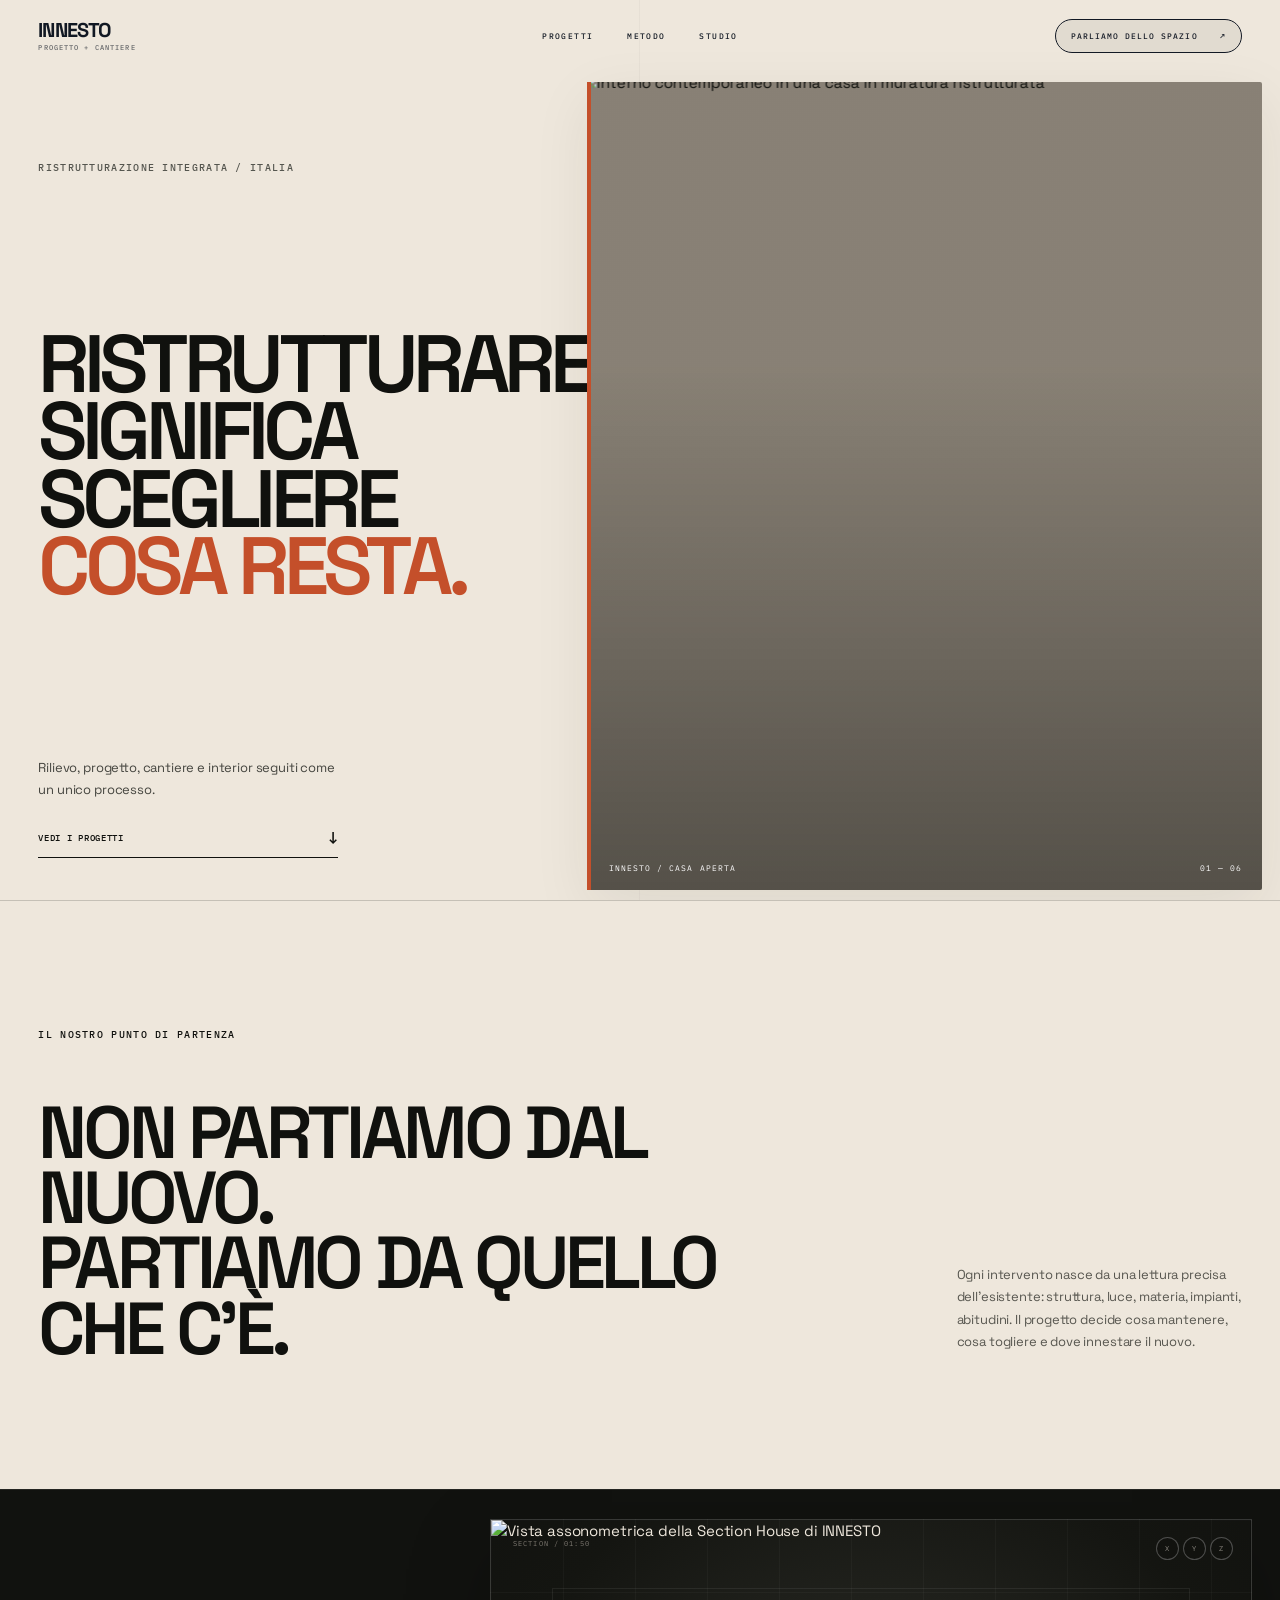
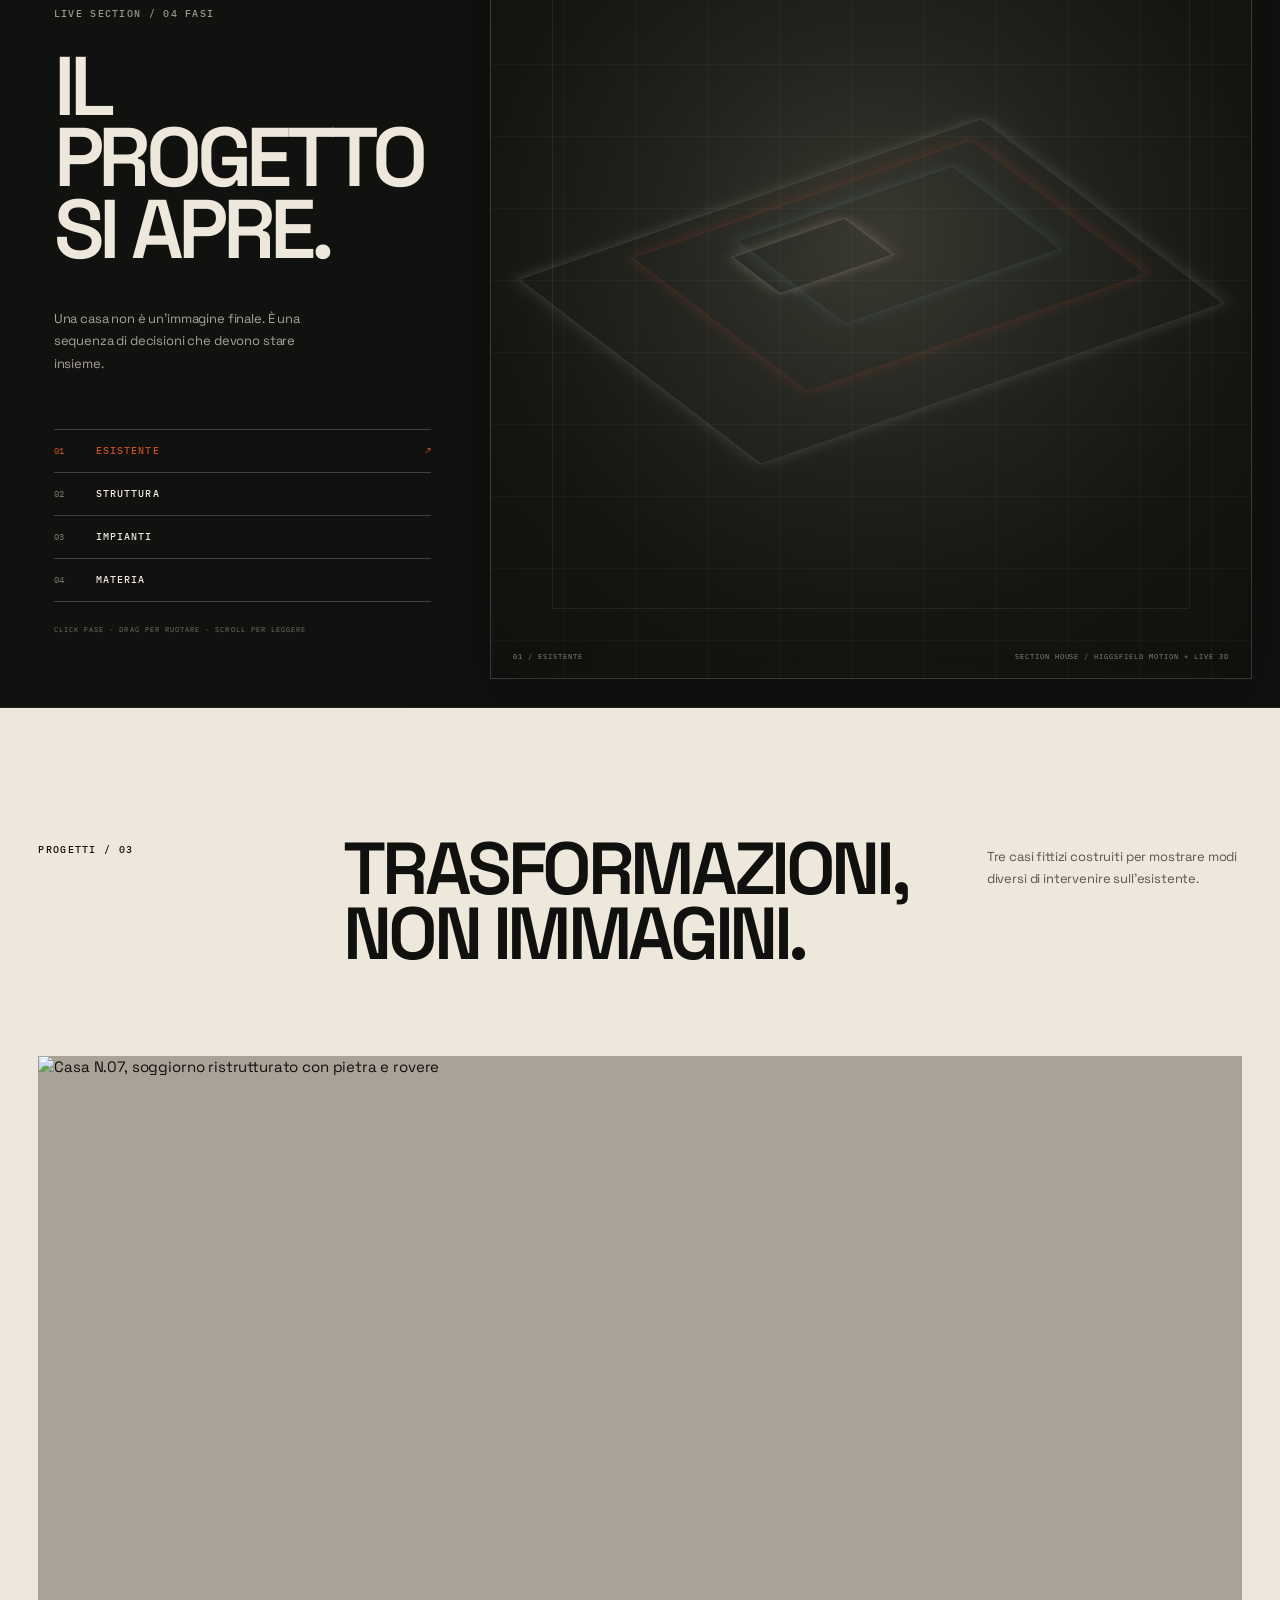
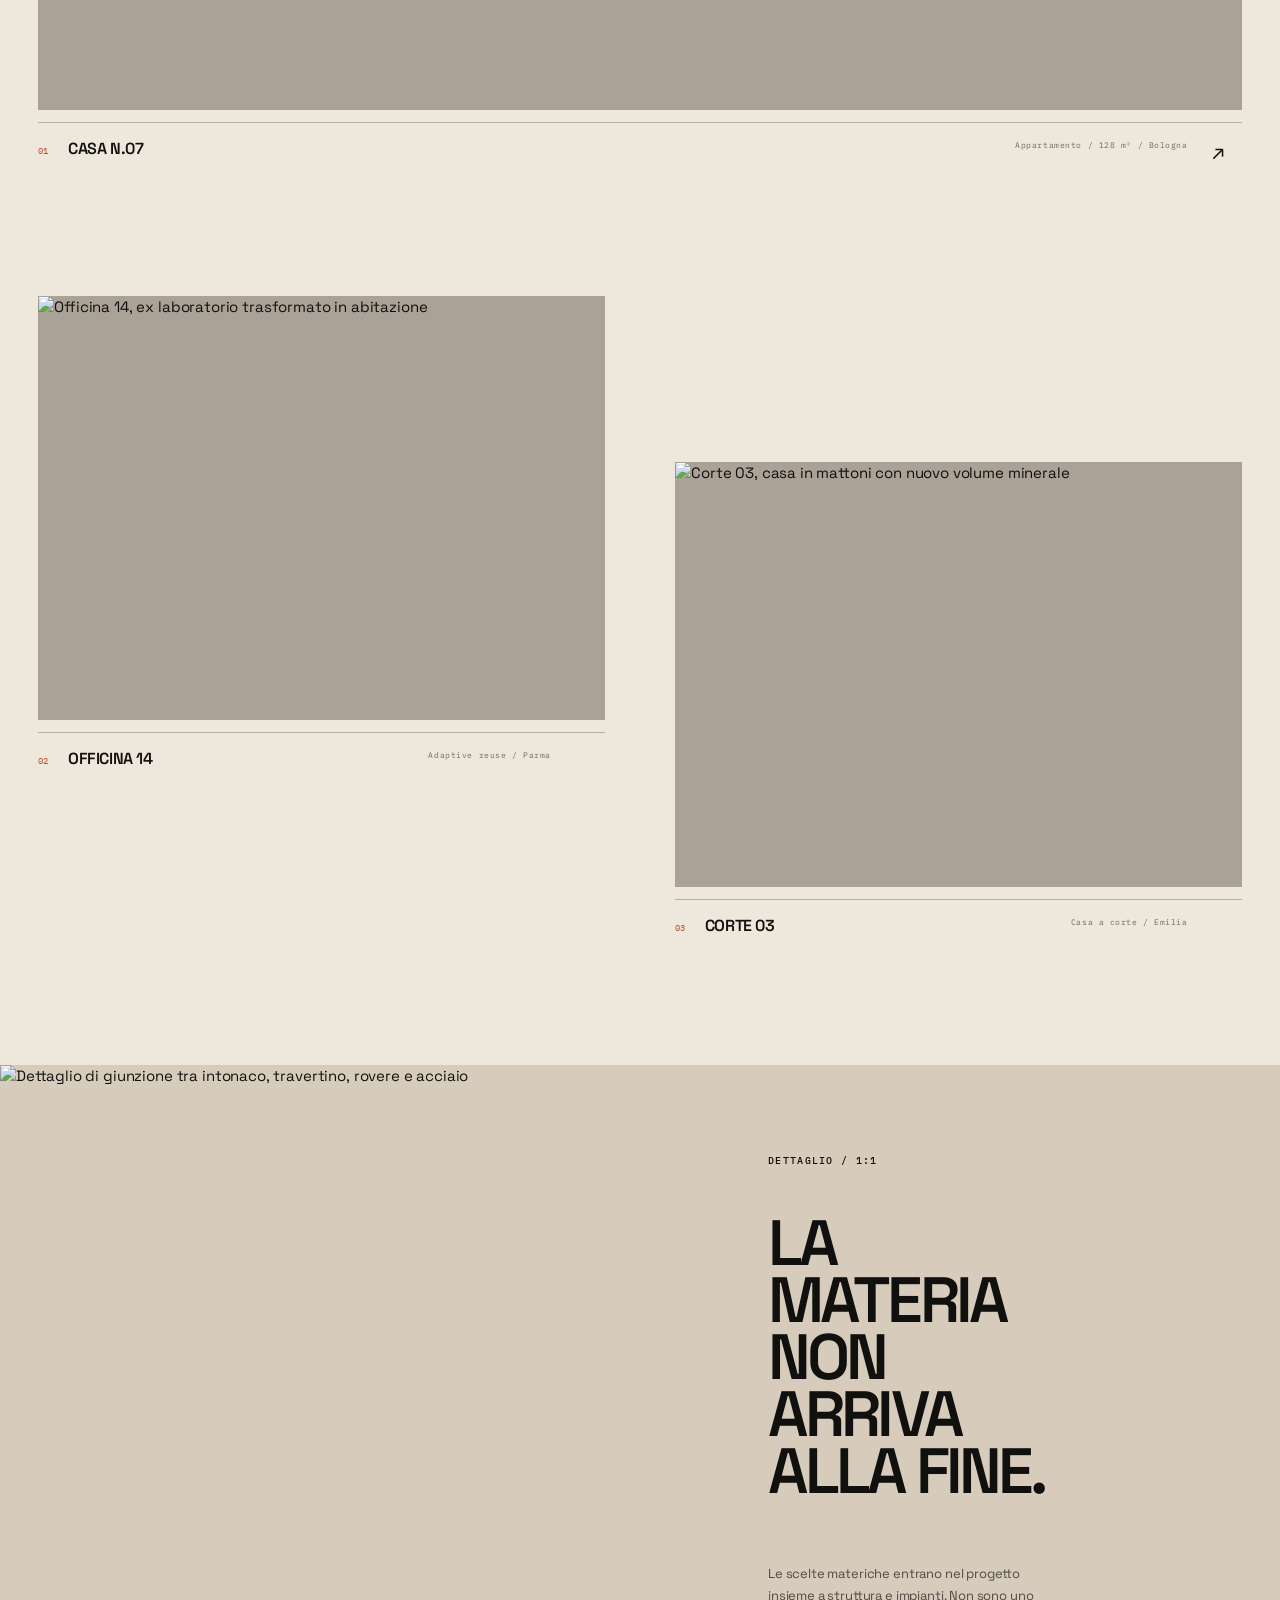
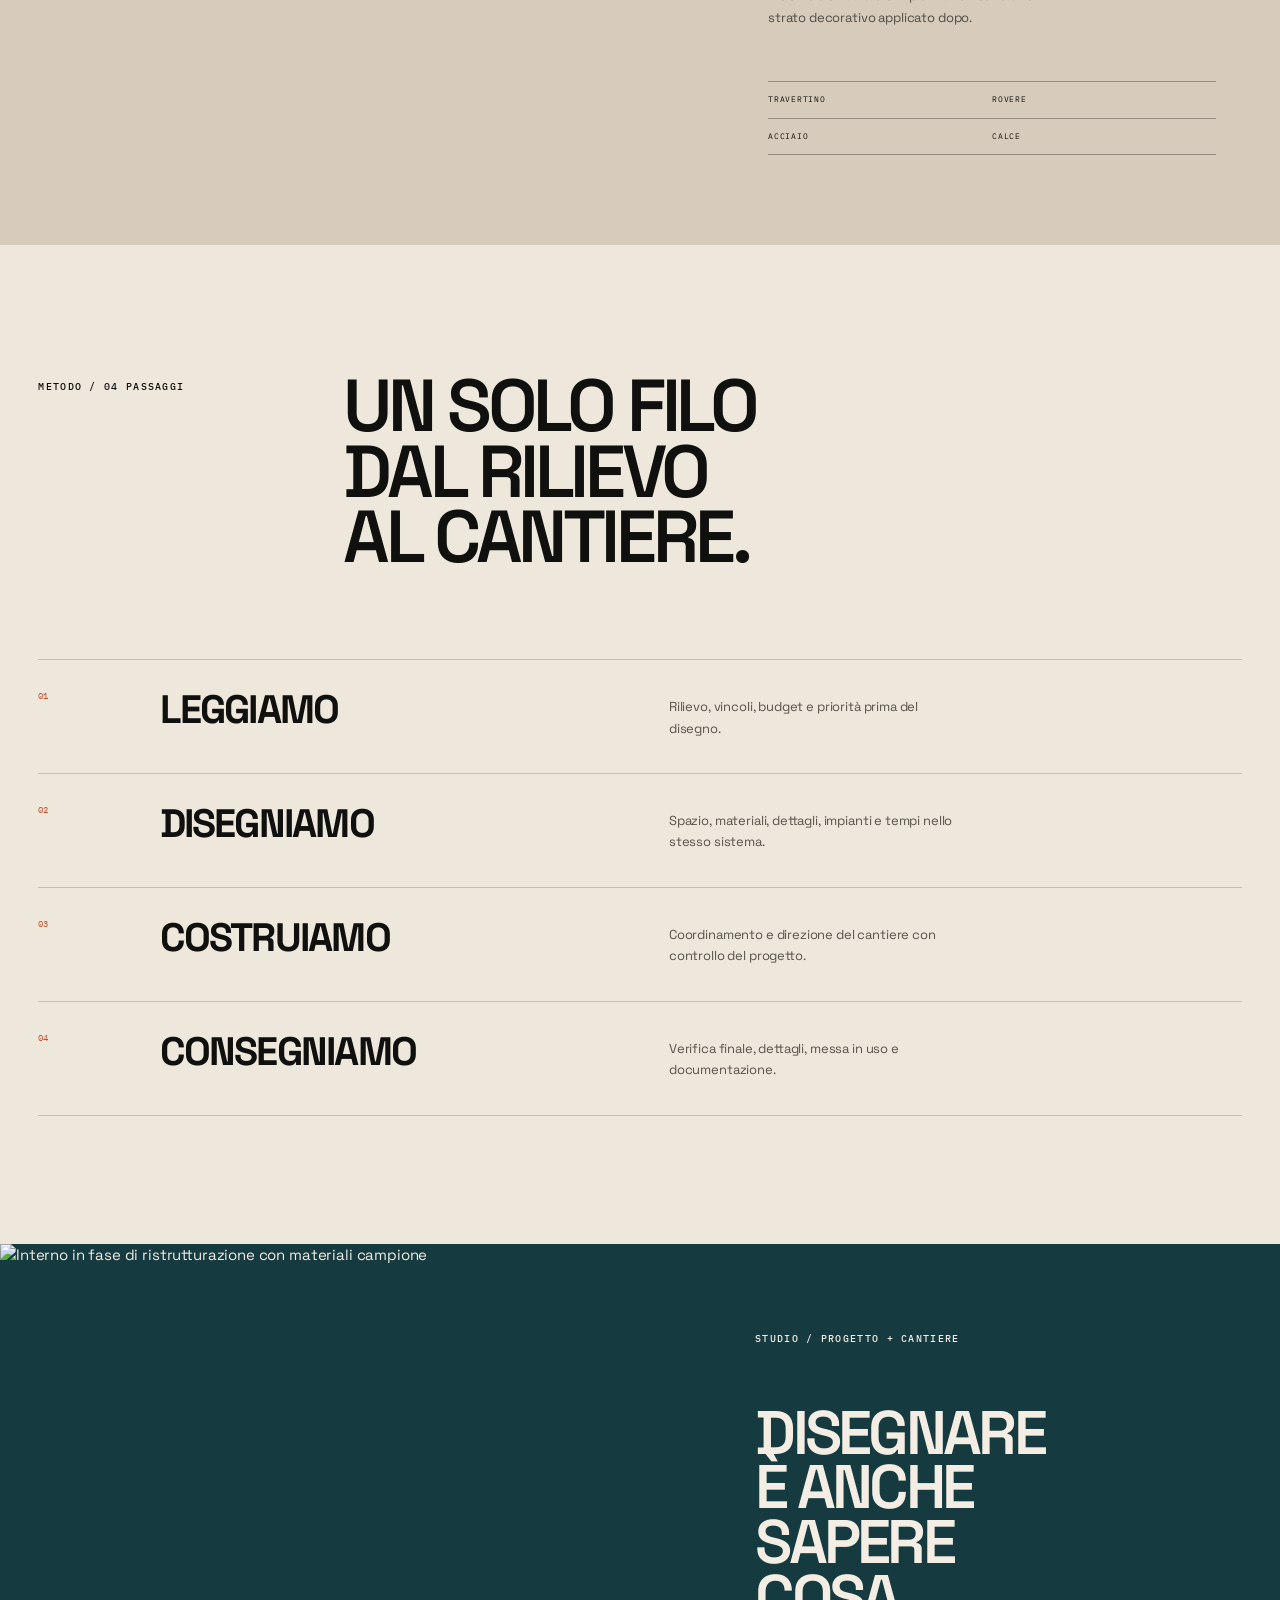
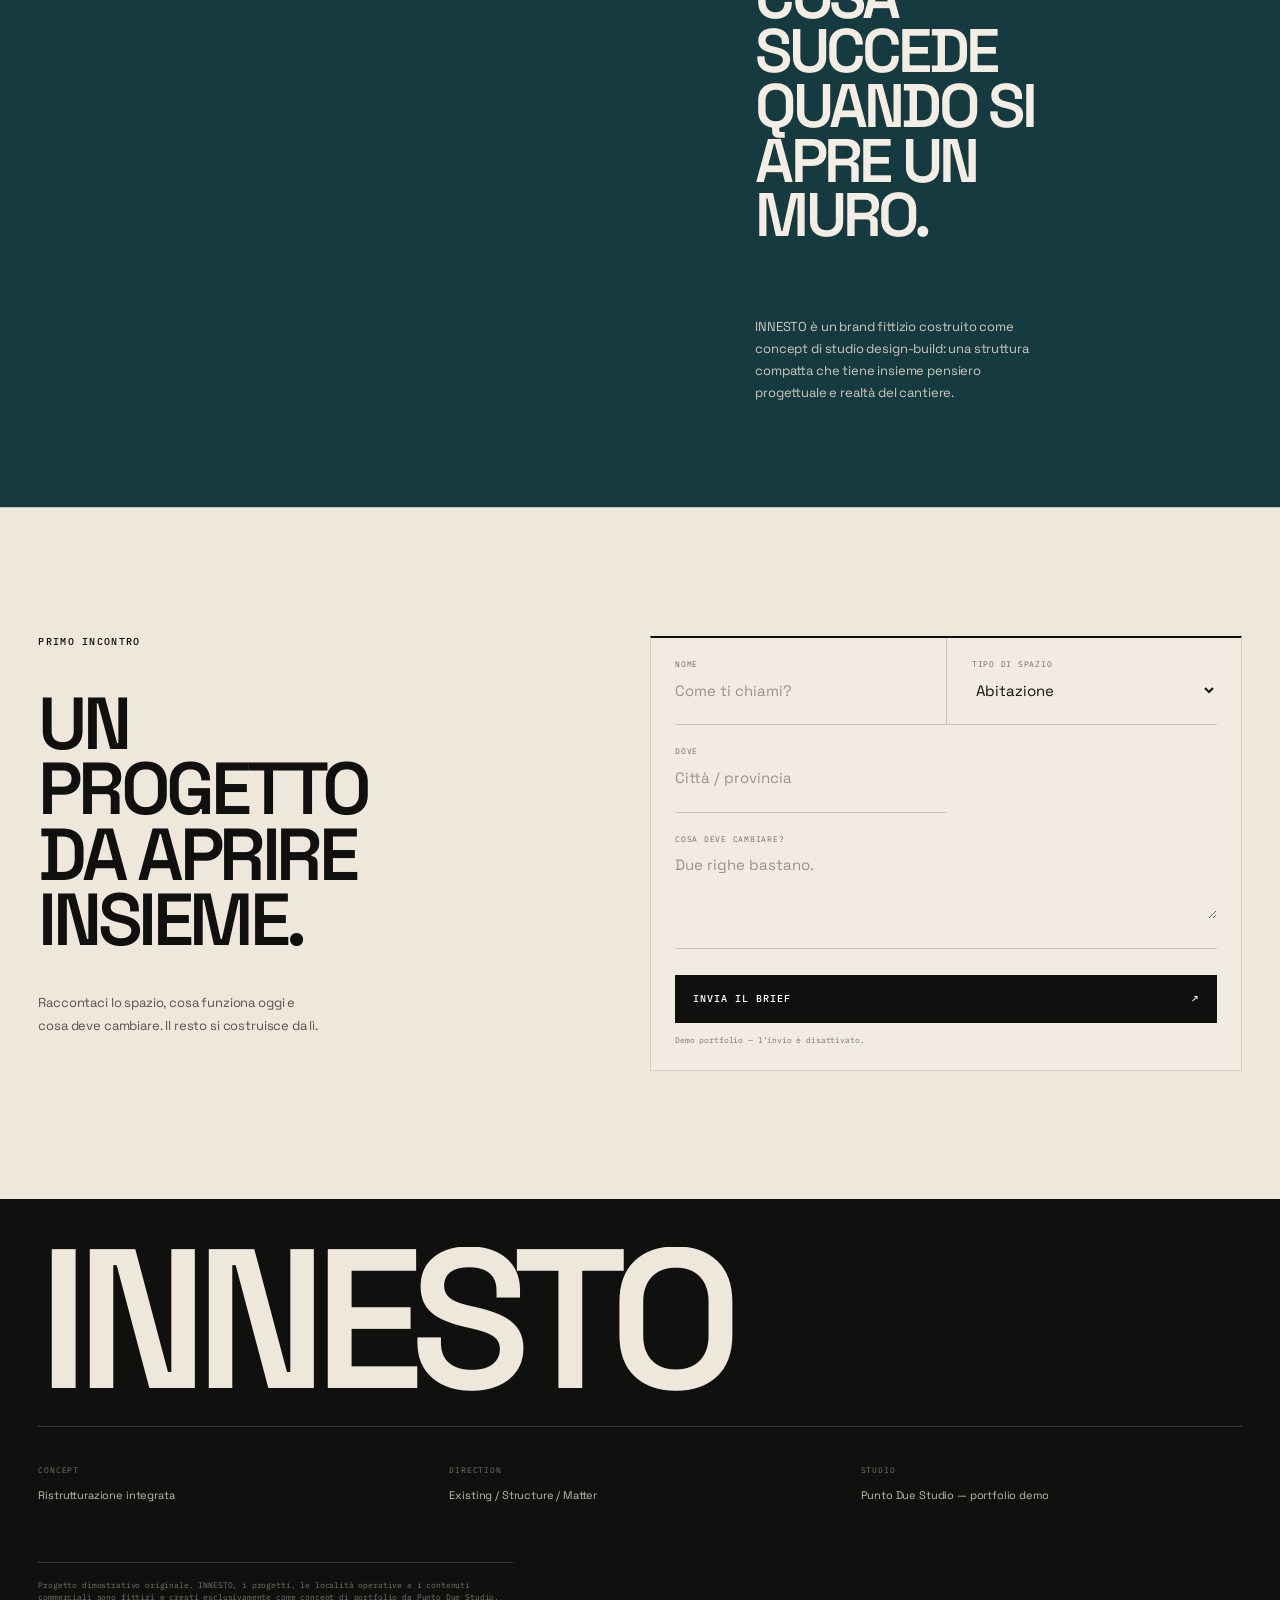
==== commit a9b19ed4: "Embed Higgsfield motion directly in Section House stage" ====
--- a/index.html
+++ b/index.html
@@ -12,10 +12,12 @@
   <link rel="preconnect" href="https://fonts.googleapis.com">
   <link rel="preconnect" href="https://fonts.gstatic.com" crossorigin>
   <link rel="preconnect" href="https://d8j0ntlcm91z4.cloudfront.net">
+  <link rel="preconnect" href="https://d2ol7oe51mr4n9.cloudfront.net">
   <link href="https://fonts.googleapis.com/css2?family=IBM+Plex+Mono:wght@400;500&family=Space+Grotesk:wght@400;500;600;700&display=swap" rel="stylesheet">
   <link rel="stylesheet" href="./styles.css">
   <link rel="stylesheet" href="./visual-v2.css">
-  <script src="./app.js" type="module"></script>
+  <link rel="stylesheet" href="./section-motion.css?v=20260916-motion2">
+  <script src="./app.js?v=20260916-motion2" type="module"></script>
 </head>
 <body>
 <a class="skip-link" href="#main">Salta al contenuto</a>
@@ -75,15 +77,29 @@
         <button type="button" class="phase" data-phase="2" aria-pressed="false"><b>03</b><span>Impianti</span></button>
         <button type="button" class="phase" data-phase="3" aria-pressed="false"><b>04</b><span>Materia</span></button>
       </div>
-      <p class="interaction-hint">DRAG PER RUOTARE · SCROLL PER LEGGERE</p>
+      <p class="interaction-hint">CLICK FASE · DRAG PER RUOTARE · SCROLL PER LEGGERE</p>
     </div>
-    <div class="section-stage" data-section-stage>
+    <div class="section-stage" data-section-stage data-motion-source="higgsfield" data-motion-status="loading" data-motion-phase="1">
+      <video
+        class="section-hf-video"
+        data-section-motion
+        autoplay
+        muted
+        loop
+        playsinline
+        preload="metadata"
+        disablepictureinpicture
+        poster="https://d2ol7oe51mr4n9.cloudfront.net/user_3JN4lq7KBj4c3qEQUgSkbrftgrd/68ba6e81-d727-4890-8d7d-5a926a10cf20.png"
+        aria-hidden="true">
+        <source src="https://d2ol7oe51mr4n9.cloudfront.net/user_3JN4lq7KBj4c3qEQUgSkbrftgrd/88d80145-615f-4289-85e3-919176c041e6.mp4" type="video/mp4">
+      </video>
+      <img class="section-motion-poster" src="https://d2ol7oe51mr4n9.cloudfront.net/user_3JN4lq7KBj4c3qEQUgSkbrftgrd/68ba6e81-d727-4890-8d7d-5a926a10cf20.png" alt="Vista assonometrica della Section House di INNESTO" loading="lazy">
       <canvas id="section-canvas" aria-label="Modello 3D interattivo di una casa sezionata"></canvas>
       <div class="section-fallback" aria-hidden="true">
         <i class="f-shell"></i><i class="f-structure"></i><i class="f-services"></i><i class="f-finish"></i>
       </div>
       <div class="stage-axis" aria-hidden="true"><span>X</span><span>Y</span><span>Z</span></div>
-      <div class="stage-caption"><span data-phase-caption>01 / ESISTENTE</span><span>SECTION HOUSE / INNESTO</span></div>
+      <div class="stage-caption"><span data-phase-caption>01 / ESISTENTE</span><span>SECTION HOUSE / HIGGSFIELD MOTION + LIVE 3D</span></div>
     </div>
   </section>
 
--- a/section-motion.css
+++ b/section-motion.css
@@ -0,0 +1,79 @@
+/* INNESTO — Section House motion layer
+   Higgsfield motion is the primary stage visual. Three.js is an interaction enhancement. */
+
+.section-stage{position:relative}
+
+.section-hf-video{
+  position:absolute;
+  inset:0;
+  z-index:2;
+  width:100%;
+  height:100%;
+  box-sizing:border-box;
+  padding:clamp(18px,2.25vw,38px);
+  object-fit:contain;
+  object-position:center;
+  pointer-events:none;
+  opacity:0;
+  background:transparent;
+  filter:saturate(.86) contrast(1.055) brightness(.88);
+  transition:opacity .65s ease,filter .45s ease;
+}
+
+.section-stage.motion-ready .section-hf-video{opacity:.96}
+.section-stage.motion-ready .section-fallback{opacity:.07}
+
+/* Keep the procedural scene available, but never let it be the only visible layer. */
+#section-canvas{
+  z-index:3!important;
+  opacity:0!important;
+  pointer-events:none;
+  transition:opacity .35s ease;
+}
+.section-stage.is-live.motion-interacting #section-canvas{opacity:.72!important}
+.section-stage.is-live.motion-interacting .section-hf-video{
+  opacity:.38;
+  filter:saturate(.72) contrast(1.08) brightness(.72);
+}
+.section-stage.motion-error.is-live #section-canvas{opacity:.92!important}
+.section-stage.motion-error .section-fallback{opacity:.24!important}
+
+.section-stage:before,.stage-axis,.stage-caption{z-index:6!important}
+.section-stage:after{z-index:4!important}
+
+.section-stage.motion-ready:before{color:#b6aea2}
+.stage-caption{
+  text-shadow:0 1px 12px rgba(0,0,0,.65);
+  backdrop-filter:blur(2px);
+}
+
+/* A restrained light trace keeps the moving model visually tied to the technical drawing field. */
+.section-stage.motion-ready{
+  background:
+    linear-gradient(rgba(255,255,255,.028) 1px,transparent 1px),
+    linear-gradient(90deg,rgba(255,255,255,.028) 1px,transparent 1px),
+    radial-gradient(circle at 52% 43%,#302f29 0,#1e1f1b 38%,#12130f 72%,#0f100d 100%);
+  background-size:72px 72px,72px 72px,auto;
+}
+
+@media (max-width:900px){
+  .section-hf-video{padding:clamp(12px,4vw,26px)}
+}
+
+@media (max-width:560px){
+  .section-hf-video{padding:12px;object-fit:contain}
+  .section-stage.motion-ready .section-hf-video{opacity:1}
+  .section-stage.is-live.motion-interacting #section-canvas{opacity:.62!important}
+}
+
+@media (prefers-reduced-motion:reduce){
+  .section-hf-video{display:none!important}
+  #section-canvas{display:none!important}
+  .section-fallback{opacity:.88!important}
+  .section-stage{background:
+    linear-gradient(rgba(255,255,255,.032) 1px,transparent 1px),
+    linear-gradient(90deg,rgba(255,255,255,.032) 1px,transparent 1px),
+    radial-gradient(circle at 50% 42%,#38372f 0,#22231e 35%,#141511 68%,#10110e 100%)!important;
+    background-size:72px 72px,72px 72px,auto!important;
+  }
+}
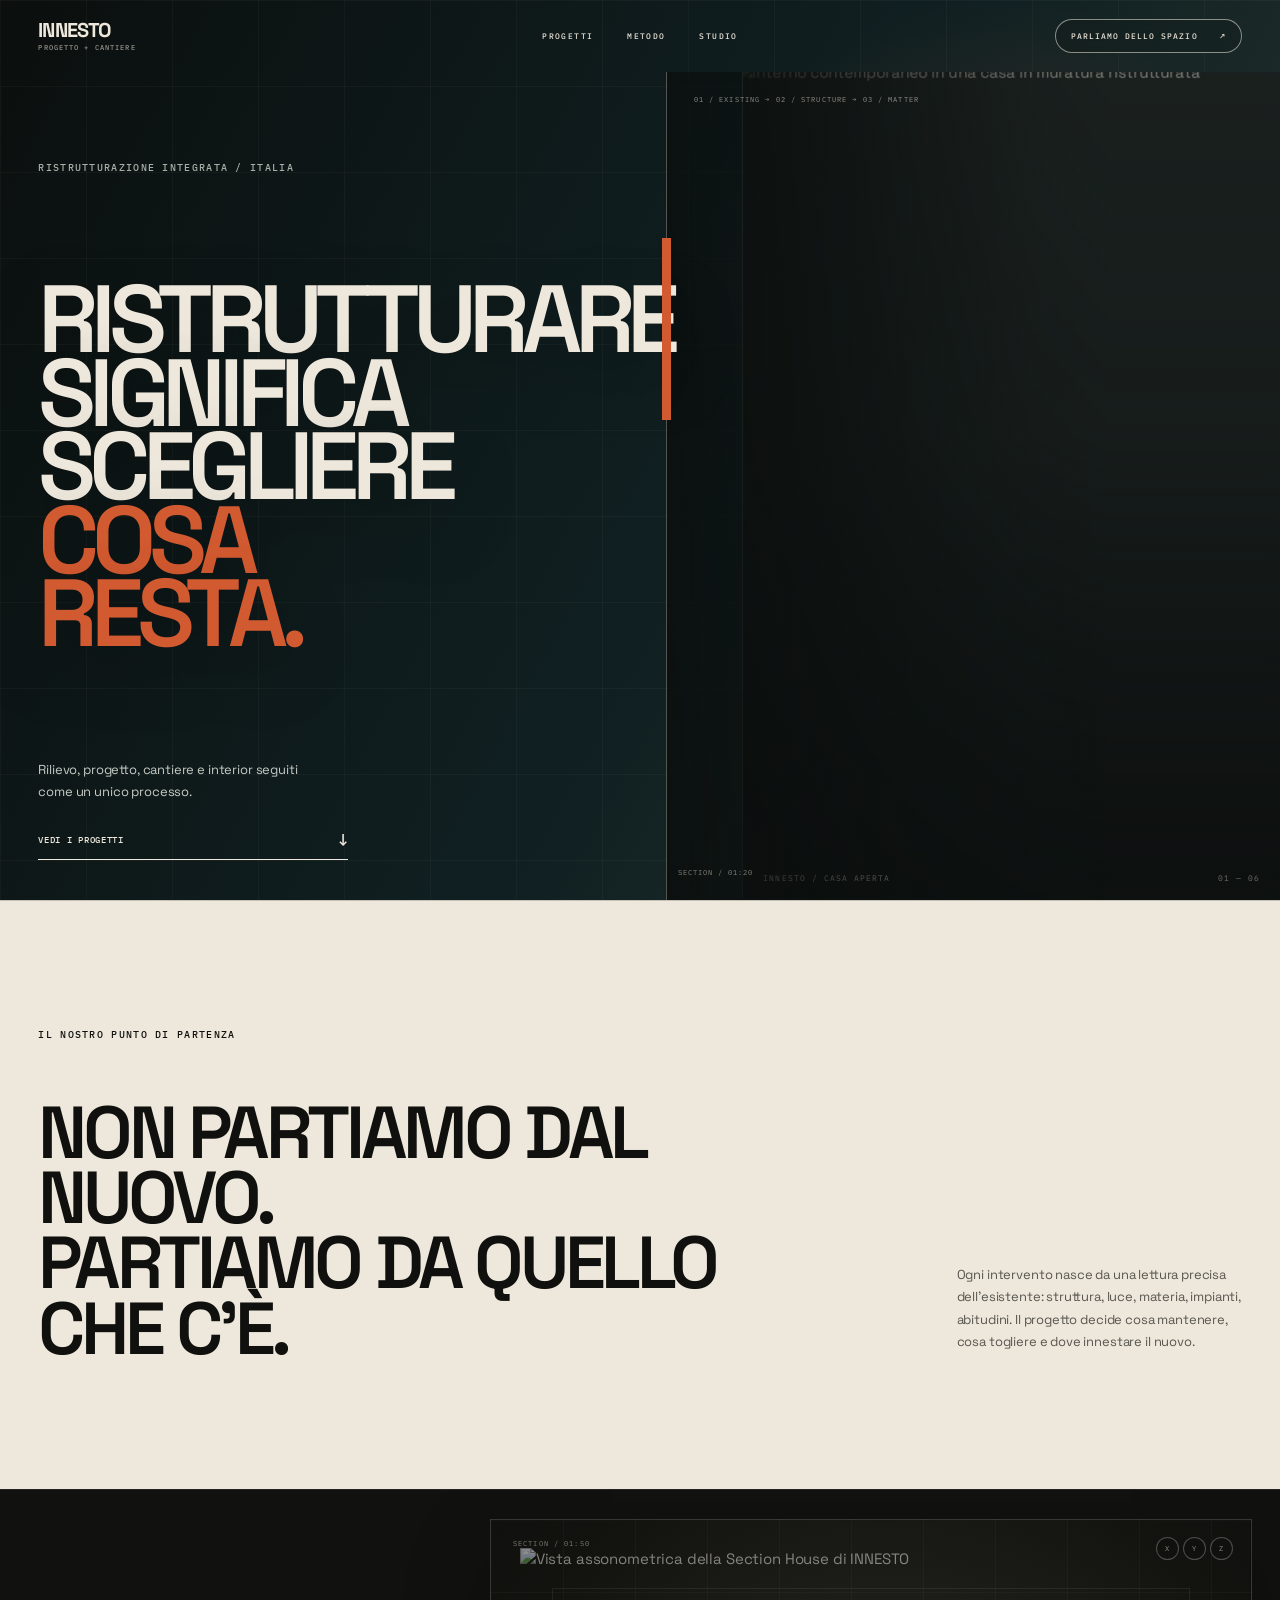
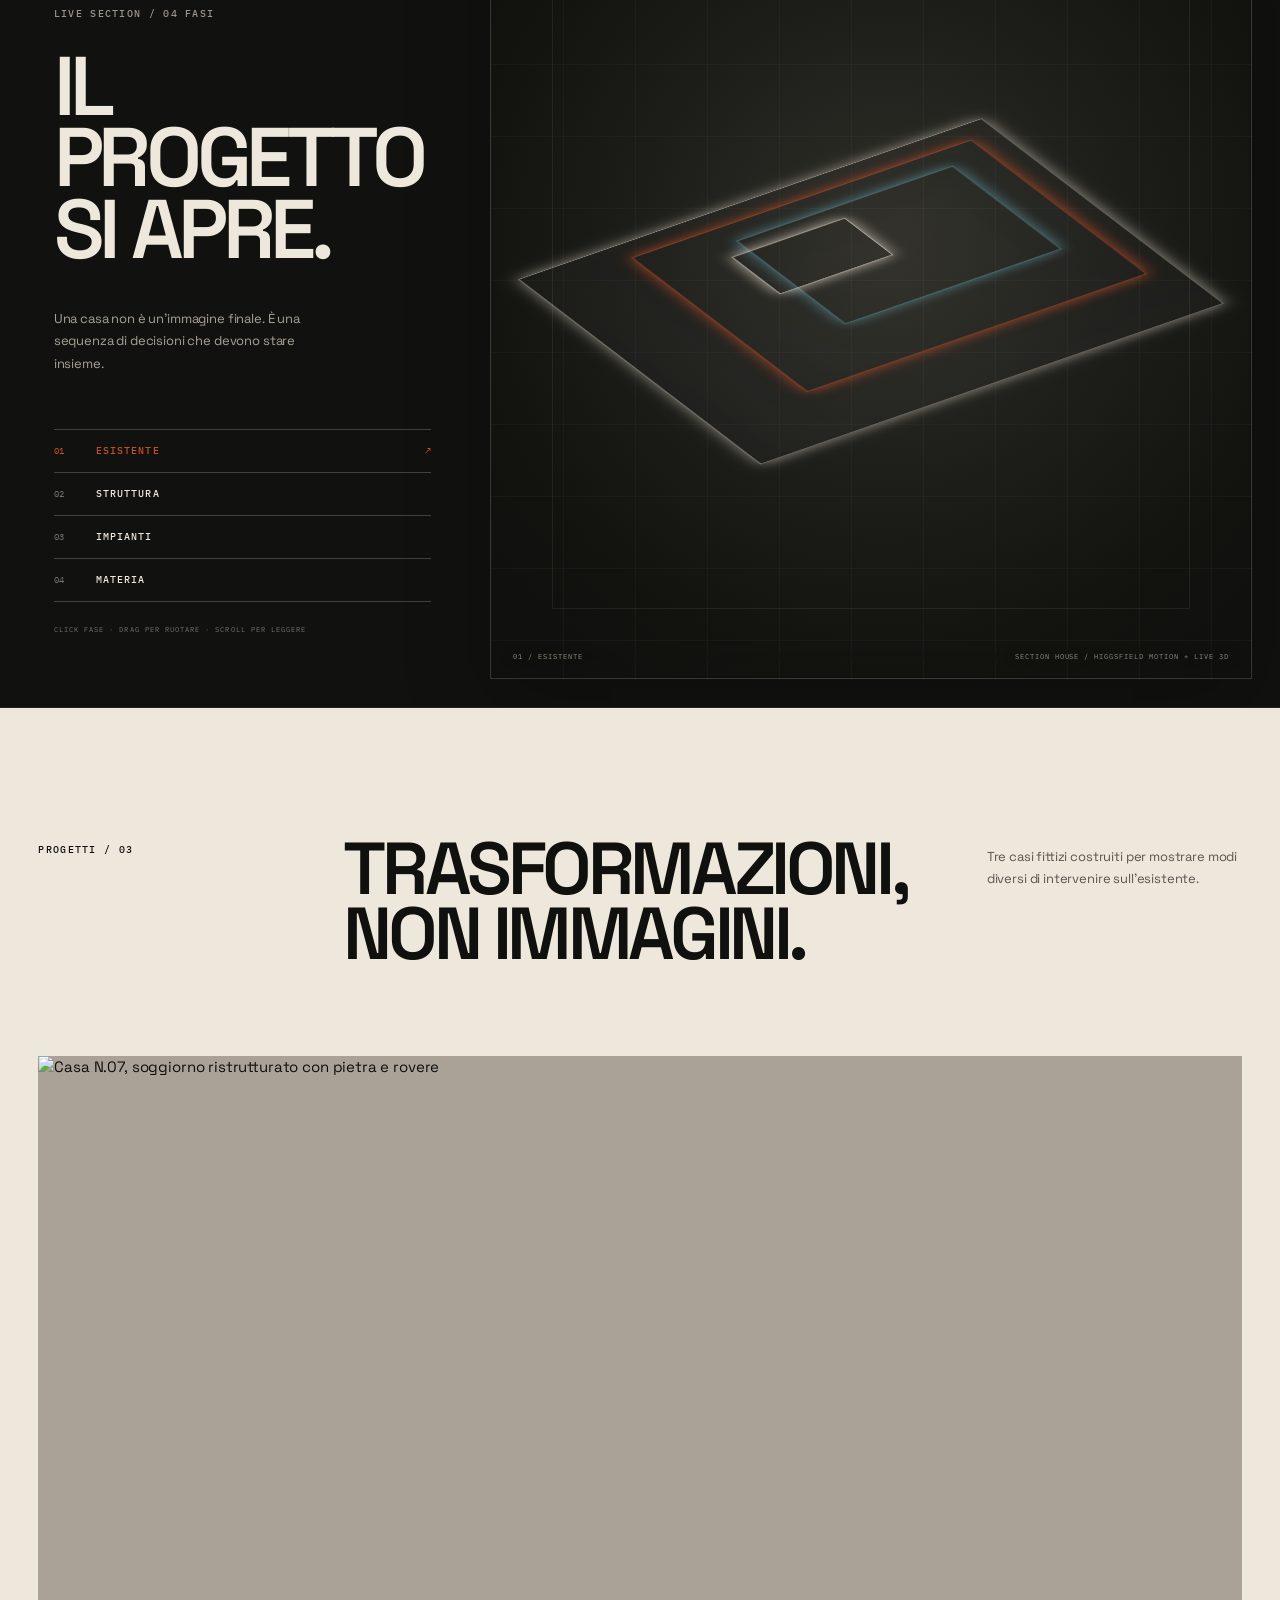
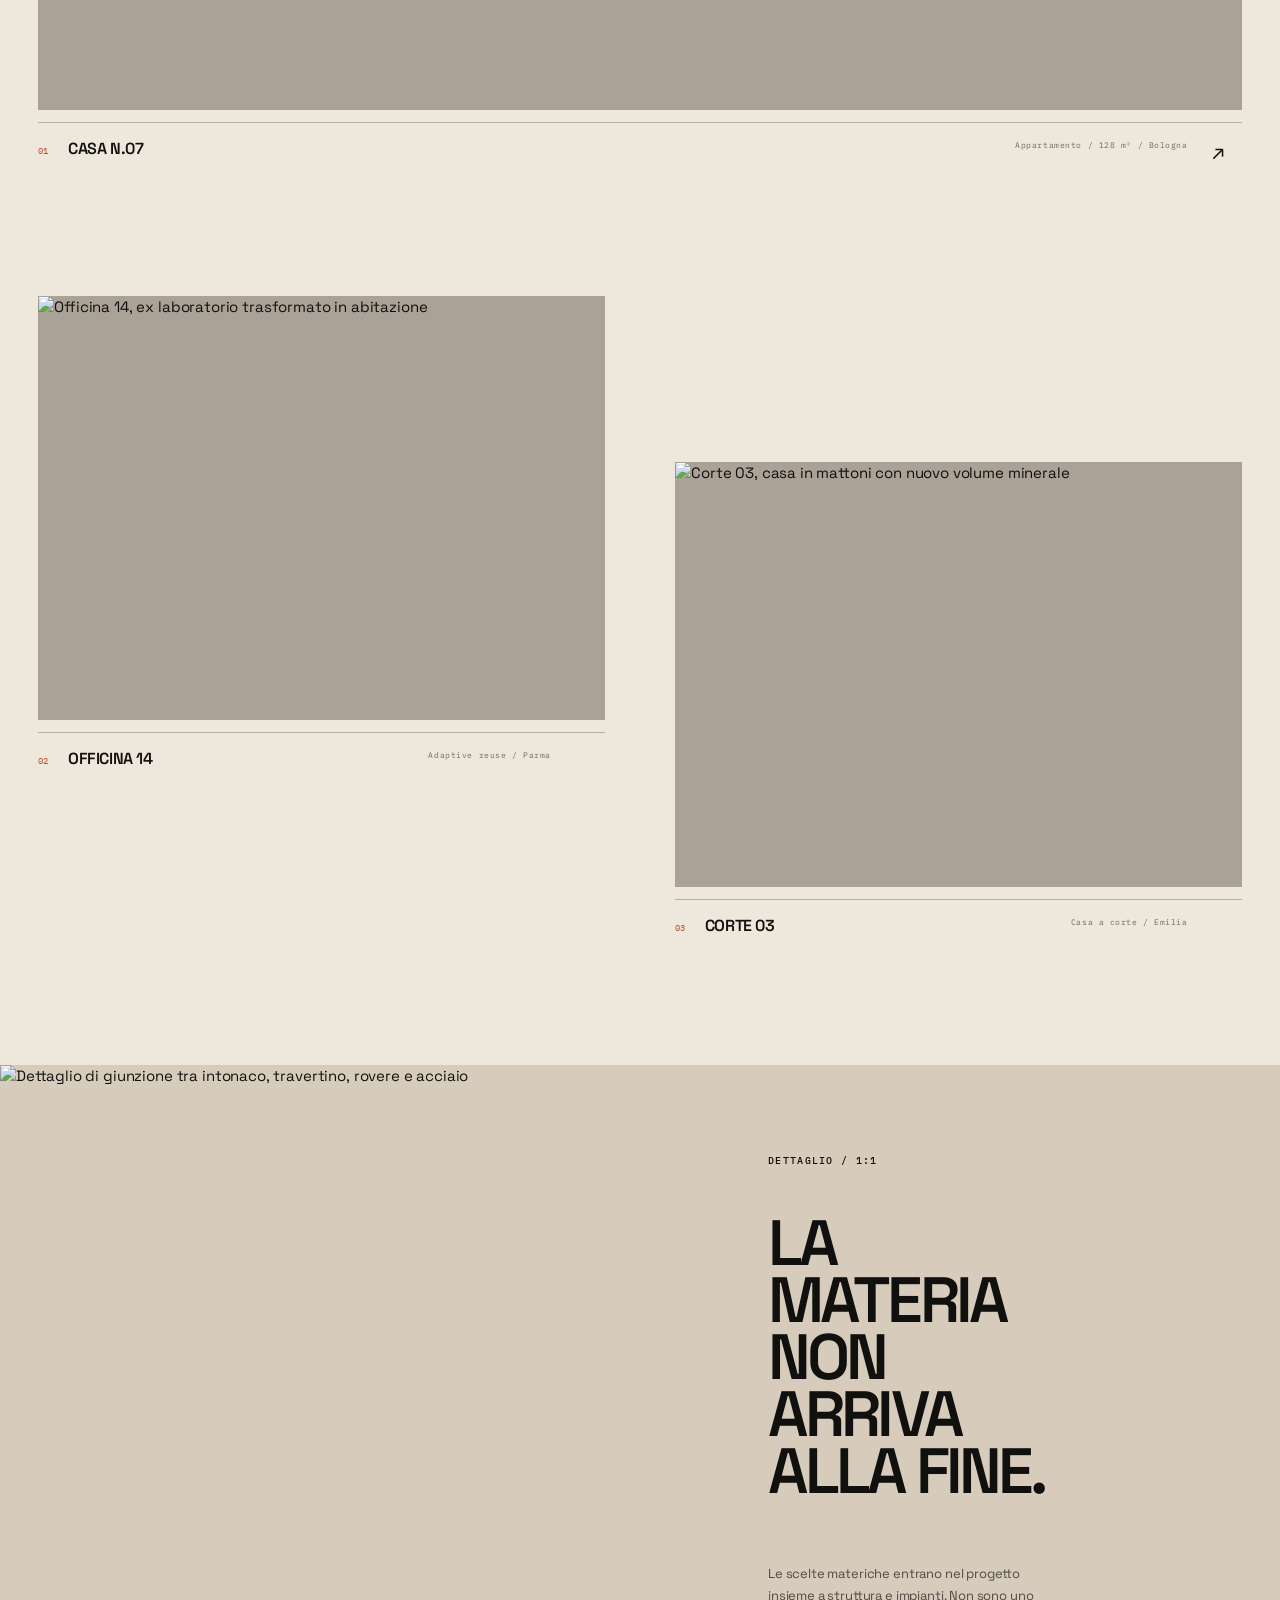
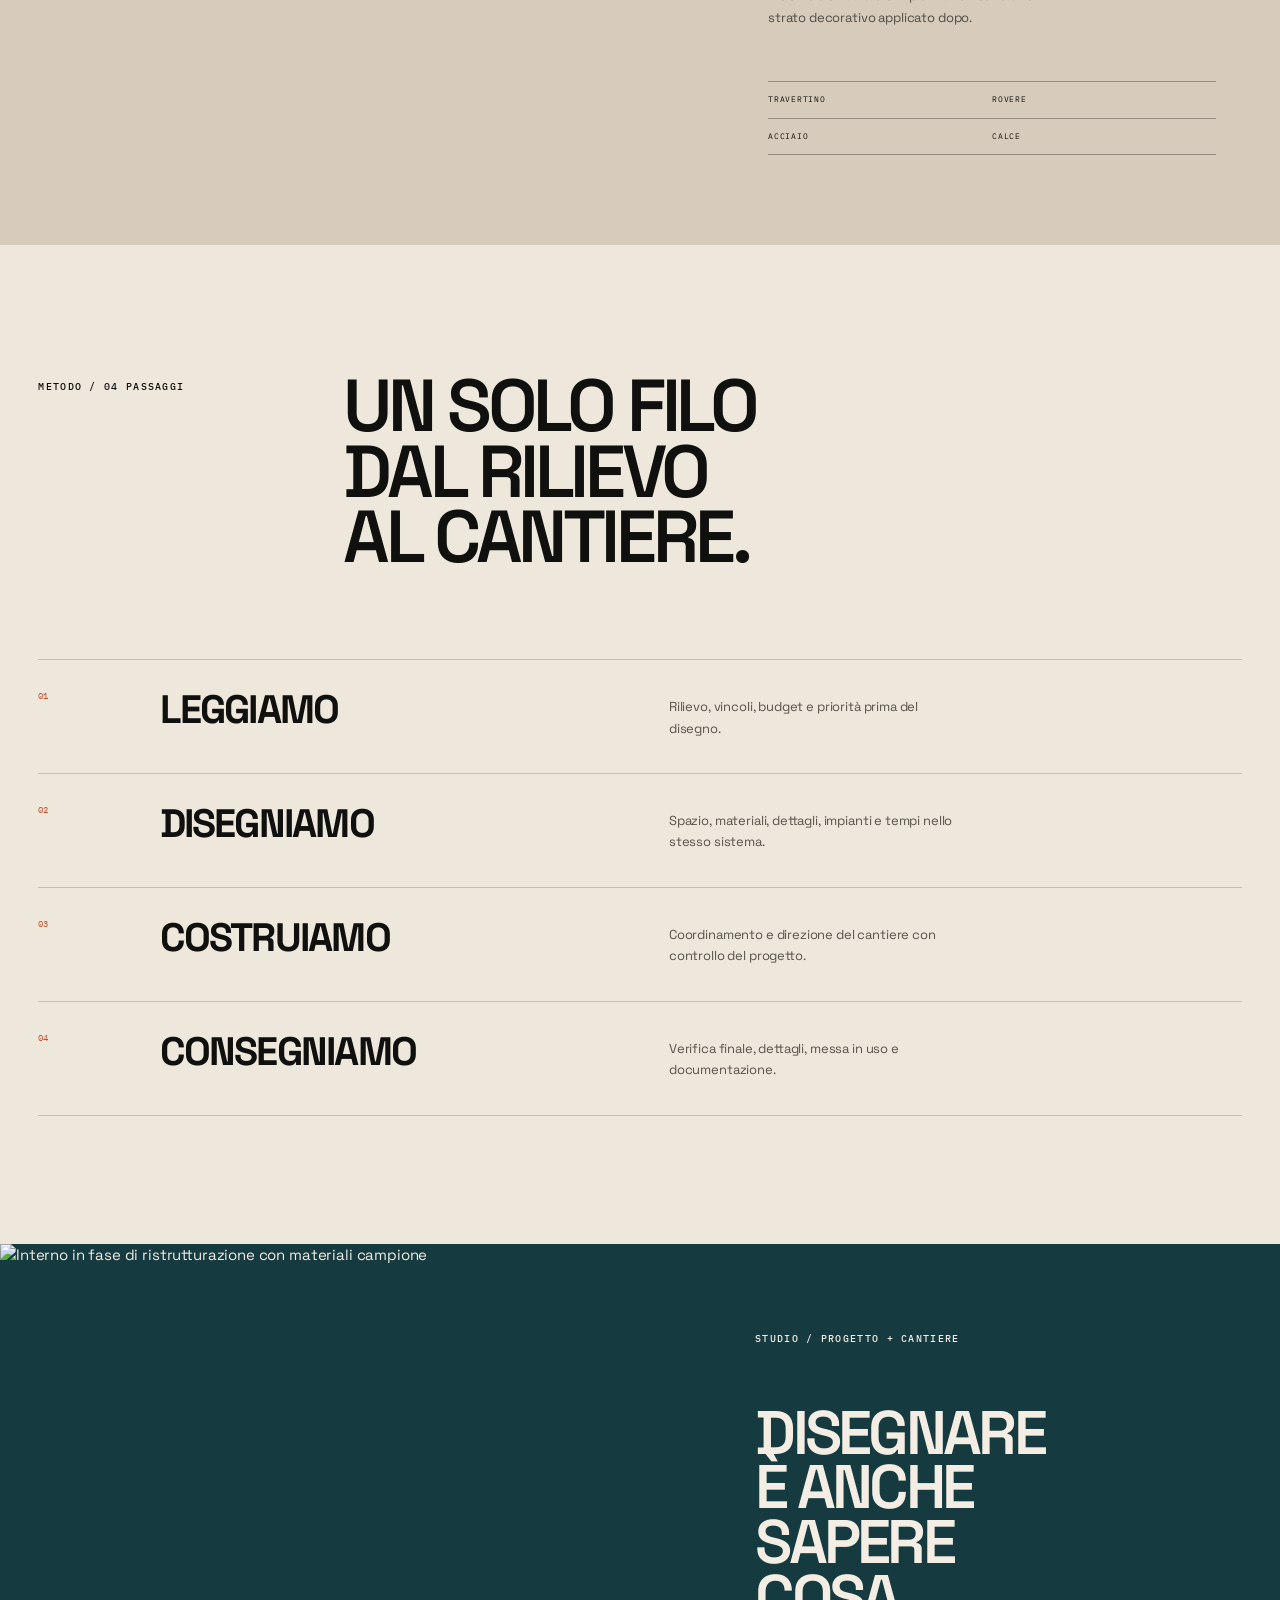
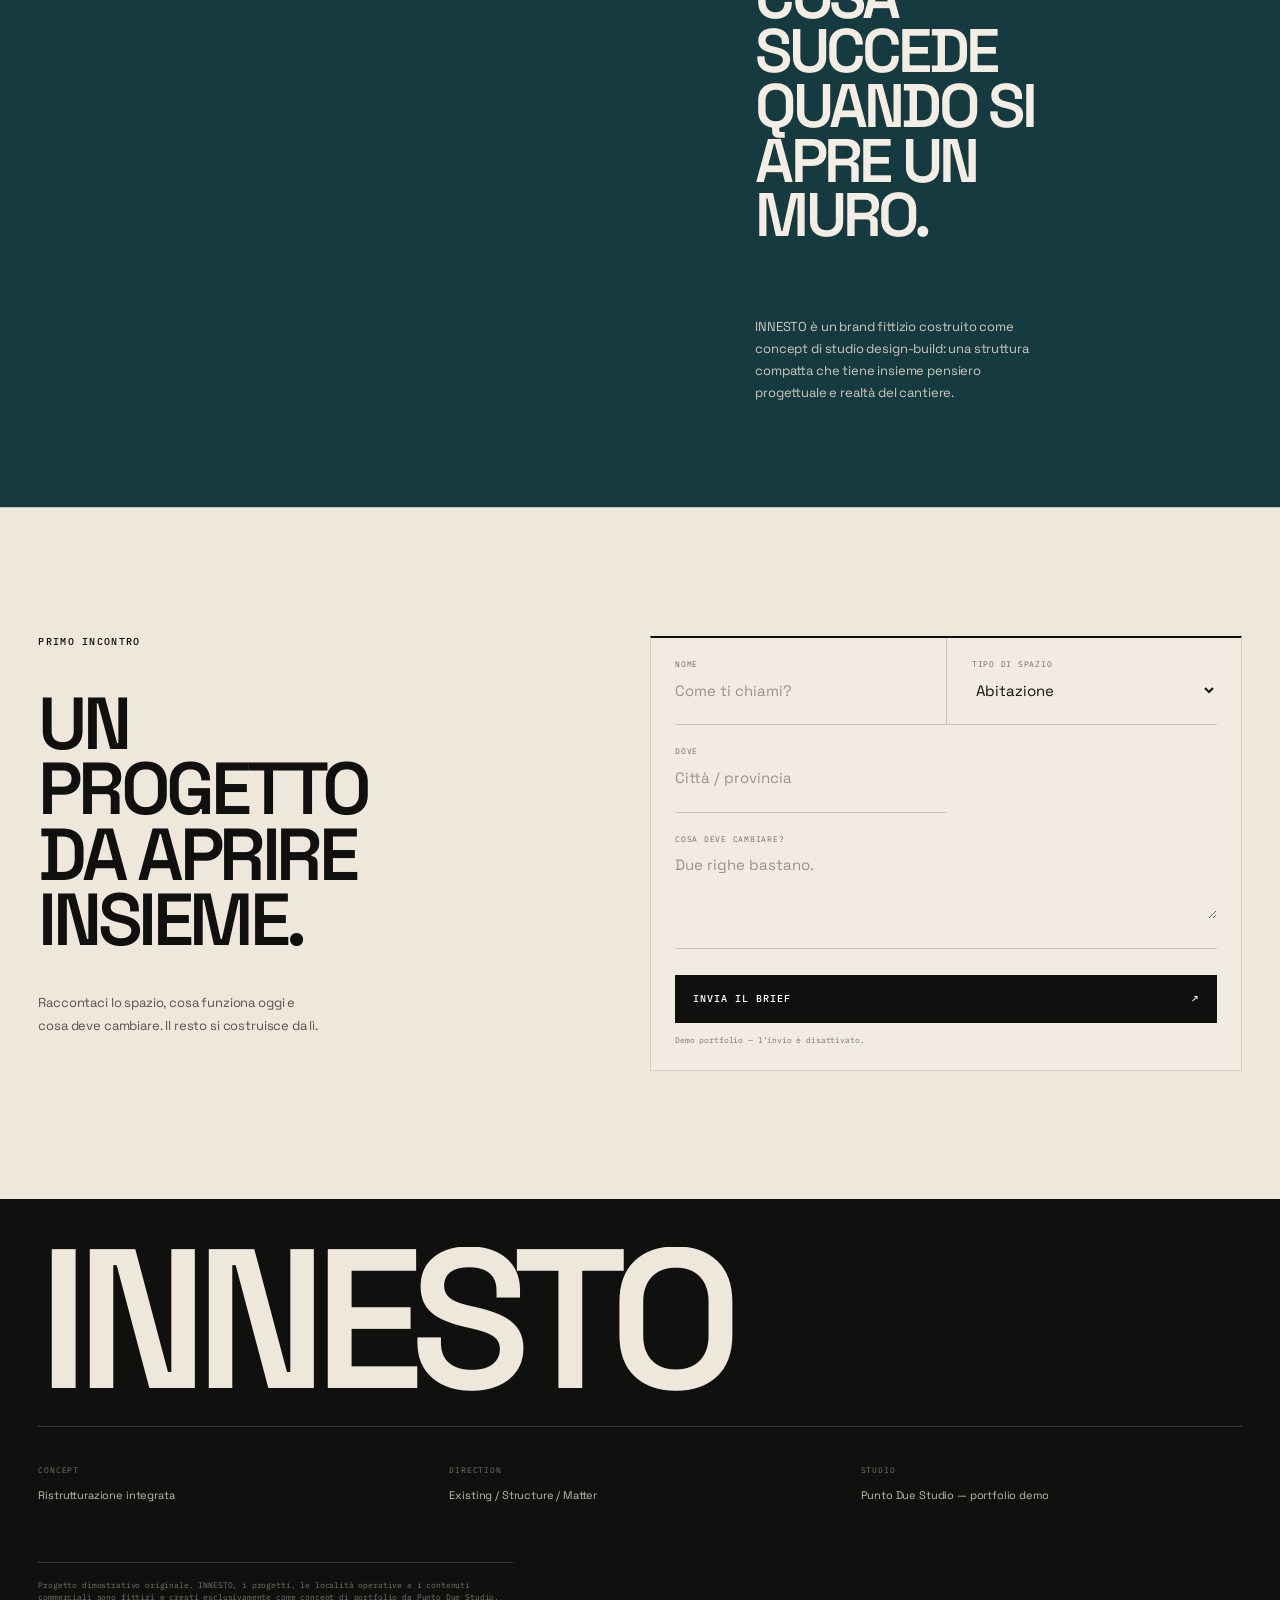
==== commit f3af7799: "Load Hero V3 art direction" ====
--- a/index.html
+++ b/index.html
@@ -17,6 +17,7 @@
   <link rel="stylesheet" href="./styles.css">
   <link rel="stylesheet" href="./visual-v2.css">
   <link rel="stylesheet" href="./section-motion.css?v=20260916-motion2">
+  <link rel="stylesheet" href="./hero-v3.css?v=20260918">
   <script src="./app.js?v=20260916-motion2" type="module"></script>
 </head>
 <body>
--- a/section-motion.css
+++ b/section-motion.css
@@ -1,12 +1,12 @@
 /* INNESTO — Section House motion layer
-   Higgsfield motion is the primary stage visual. Three.js is an interaction enhancement. */
+   Higgsfield motion is the primary stage visual. Three.js is an optional interaction enhancement. */
 
 .section-stage{position:relative}
 
+.section-motion-poster,
 .section-hf-video{
   position:absolute;
   inset:0;
-  z-index:2;
   width:100%;
   height:100%;
   box-sizing:border-box;
@@ -14,41 +14,56 @@
   object-fit:contain;
   object-position:center;
   pointer-events:none;
-  opacity:0;
+}
+
+.section-motion-poster{
+  z-index:1;
+  opacity:.74;
+  filter:saturate(.72) contrast(1.04) brightness(.72);
+  transition:opacity .5s ease,filter .45s ease;
+}
+
+/* The video is visible from HTML alone: the stage never depends on JS to become non-empty. */
+.section-hf-video{
+  z-index:2;
+  opacity:.97;
   background:transparent;
   filter:saturate(.86) contrast(1.055) brightness(.88);
-  transition:opacity .65s ease,filter .45s ease;
+  transition:opacity .45s ease,filter .45s ease,transform .55s cubic-bezier(.2,.7,.2,1);
 }
 
-.section-stage.motion-ready .section-hf-video{opacity:.96}
-.section-stage.motion-ready .section-fallback{opacity:.07}
+.section-stage.motion-ready .section-motion-poster{opacity:.03}
+.section-stage.motion-ready .section-fallback{opacity:.03}
+.section-stage.motion-error .section-hf-video{opacity:0!important}
+.section-stage.motion-error .section-motion-poster{opacity:.94}
+.section-stage.motion-error .section-fallback{opacity:.10!important}
+.section-stage.motion-paused .section-hf-video{opacity:.88}
 
-/* Keep the procedural scene available, but never let it be the only visible layer. */
+/* Phase selection both seeks the film and subtly re-art-directs the stage. */
+.section-stage[data-motion-phase="1"] .section-hf-video{filter:saturate(.58) contrast(1.04) brightness(.78)}
+.section-stage[data-motion-phase="2"] .section-hf-video{filter:saturate(.70) contrast(1.07) brightness(.82)}
+.section-stage[data-motion-phase="3"] .section-hf-video{filter:saturate(.80) contrast(1.06) brightness(.85)}
+.section-stage[data-motion-phase="4"] .section-hf-video{filter:saturate(.92) contrast(1.055) brightness(.89)}
+
+/* Keep the procedural scene available only as a tactile enhancement. */
 #section-canvas{
   z-index:3!important;
   opacity:0!important;
   pointer-events:none;
-  transition:opacity .35s ease;
+  transition:opacity .28s ease;
 }
-.section-stage.is-live.motion-interacting #section-canvas{opacity:.72!important}
-.section-stage.is-live.motion-interacting .section-hf-video{
-  opacity:.38;
-  filter:saturate(.72) contrast(1.08) brightness(.72);
-}
-.section-stage.motion-error.is-live #section-canvas{opacity:.92!important}
-.section-stage.motion-error .section-fallback{opacity:.24!important}
+.section-stage.is-live.motion-interacting #section-canvas{opacity:.76!important}
+.section-stage.is-live.motion-interacting .section-hf-video{opacity:.28;filter:saturate(.68) contrast(1.08) brightness(.66)}
+.section-stage.is-live.motion-interacting .section-motion-poster{opacity:0}
 
+.section-fallback{z-index:0}
 .section-stage:before,.stage-axis,.stage-caption{z-index:6!important}
 .section-stage:after{z-index:4!important}
+.section-stage.motion-ready:before{color:#b6aea2}
+.stage-caption{text-shadow:0 1px 12px rgba(0,0,0,.65);backdrop-filter:blur(2px)}
 
-.section-stage.motion-ready:before{color:#b6aea2}
-.stage-caption{
-  text-shadow:0 1px 12px rgba(0,0,0,.65);
-  backdrop-filter:blur(2px);
-}
-
-/* A restrained light trace keeps the moving model visually tied to the technical drawing field. */
-.section-stage.motion-ready{
+/* Technical field remains visible around the film rather than replacing it. */
+.section-stage{
   background:
     linear-gradient(rgba(255,255,255,.028) 1px,transparent 1px),
     linear-gradient(90deg,rgba(255,255,255,.028) 1px,transparent 1px),
@@ -57,23 +72,25 @@
 }
 
 @media (max-width:900px){
-  .section-hf-video{padding:clamp(12px,4vw,26px)}
+  .section-motion-poster,.section-hf-video{padding:clamp(12px,4vw,26px)}
 }
 
 @media (max-width:560px){
-  .section-hf-video{padding:12px;object-fit:contain}
-  .section-stage.motion-ready .section-hf-video{opacity:1}
-  .section-stage.is-live.motion-interacting #section-canvas{opacity:.62!important}
+  .section-motion-poster,.section-hf-video{padding:10px;object-fit:contain}
+  .section-hf-video{opacity:1}
+  .section-stage.is-live.motion-interacting #section-canvas{opacity:.58!important}
+  .section-stage.is-live.motion-interacting .section-hf-video{opacity:.34}
 }
 
 @media (prefers-reduced-motion:reduce){
-  .section-hf-video{display:none!important}
-  #section-canvas{display:none!important}
-  .section-fallback{opacity:.88!important}
-  .section-stage{background:
-    linear-gradient(rgba(255,255,255,.032) 1px,transparent 1px),
-    linear-gradient(90deg,rgba(255,255,255,.032) 1px,transparent 1px),
-    radial-gradient(circle at 50% 42%,#38372f 0,#22231e 35%,#141511 68%,#10110e 100%)!important;
+  .section-hf-video,#section-canvas{display:none!important}
+  .section-motion-poster{display:block!important;opacity:.96!important;filter:saturate(.76) contrast(1.04) brightness(.80)!important}
+  .section-fallback{opacity:.04!important}
+  .section-stage{
+    background:
+      linear-gradient(rgba(255,255,255,.032) 1px,transparent 1px),
+      linear-gradient(90deg,rgba(255,255,255,.032) 1px,transparent 1px),
+      radial-gradient(circle at 50% 42%,#38372f 0,#22231e 35%,#141511 68%,#10110e 100%)!important;
     background-size:72px 72px,72px 72px,auto!important;
   }
 }
--- a/hero-v3.css
+++ b/hero-v3.css
@@ -0,0 +1,195 @@
+/* INNESTO — Hero V3 / Structural Night
+   Orthogonal, mineral and architectural. Uses the existing project image as material, not as a card. */
+
+:root{
+  --innesto-night:#0d1110;
+  --innesto-petrol:#13282b;
+  --innesto-mineral:#2d3230;
+  --innesto-warm:#eee7dc;
+  --innesto-oxide:#d25a31;
+}
+
+.site-header:not(.is-scrolled):not(.site-header--solid){
+  color:var(--innesto-warm);
+  mix-blend-mode:normal;
+}
+.site-header:not(.is-scrolled):not(.site-header--solid) .header-cta{
+  background:rgba(14,18,16,.18);
+  border-color:rgba(238,231,220,.55);
+  backdrop-filter:blur(8px);
+}
+
+.hero{
+  min-height:100svh;
+  grid-template-columns:minmax(0,1.16fr) minmax(360px,.84fr);
+  color:var(--innesto-warm);
+  background:
+    linear-gradient(rgba(238,231,220,.035) 1px,transparent 1px),
+    linear-gradient(90deg,rgba(238,231,220,.035) 1px,transparent 1px),
+    radial-gradient(circle at 78% 32%,rgba(196,79,42,.20),transparent 25%),
+    linear-gradient(118deg,#0b0f0e 0%,#102022 56%,#1b2a28 76%,#0d1110 100%);
+  background-size:86px 86px,86px 86px,auto,auto;
+  isolation:isolate;
+}
+.hero:before{
+  content:"";
+  position:absolute;
+  z-index:1;
+  inset:var(--header-h) 0 0 52%;
+  background:
+    linear-gradient(90deg,rgba(11,15,14,.78) 0%,rgba(11,15,14,.24) 40%,rgba(11,15,14,.06) 72%),
+    linear-gradient(180deg,rgba(11,15,14,.06),rgba(11,15,14,.56));
+  pointer-events:none;
+}
+.hero:after{
+  content:"01 / EXISTING → 02 / STRUCTURE → 03 / MATTER";
+  position:absolute;
+  z-index:4;
+  left:calc(52% + 28px);
+  top:calc(var(--header-h) + 24px);
+  font:400 7px/1 var(--mono);
+  letter-spacing:.16em;
+  color:rgba(238,231,220,.58);
+  pointer-events:none;
+}
+.hero-copy{
+  position:relative;
+  z-index:3;
+  padding:clamp(82px,10vh,126px) clamp(36px,5vw,92px) 40px var(--pad);
+  justify-content:space-between;
+}
+.hero-copy .micro{color:#a8aea7}
+.hero-copy h1{
+  max-width:7.4ch;
+  color:var(--innesto-warm);
+  font-size:clamp(70px,7.45vw,138px);
+  line-height:.77;
+  letter-spacing:-.077em;
+  text-shadow:0 24px 70px rgba(0,0,0,.28);
+}
+.hero-copy h1 em{
+  color:var(--innesto-oxide);
+}
+.hero-bottom{
+  max-width:470px;
+  grid-template-columns:minmax(0,1fr);
+  gap:30px;
+}
+.hero-bottom>p{
+  max-width:37ch;
+  color:#c7cbc4;
+  font-size:13px;
+}
+.hero-bottom .arrow-link{
+  width:min(100%,310px);
+  min-width:0;
+  color:var(--innesto-warm);
+}
+.hero-image{
+  z-index:0;
+  height:calc(100svh - var(--header-h));
+  min-height:650px;
+  margin:0;
+  border-radius:0;
+  border-left:1px solid rgba(238,231,220,.16);
+  box-shadow:none;
+  background:#1d2422;
+}
+.hero-image img{
+  filter:saturate(.58) contrast(1.10) brightness(.64);
+  transform:scale(1.03);
+}
+.hero-image:after{
+  background:
+    linear-gradient(90deg,rgba(8,12,11,.54) 0%,rgba(8,12,11,.05) 54%),
+    linear-gradient(180deg,rgba(8,12,11,.02) 44%,rgba(8,12,11,.64) 100%);
+}
+.hero-image figcaption{
+  z-index:5;
+  color:#eee7dc;
+}
+.hero-cut{
+  z-index:5;
+  left:52%;
+  top:var(--header-h);
+  bottom:0;
+  width:1px;
+  background:rgba(238,231,220,.32);
+}
+.hero-cut:before{
+  content:"";
+  position:absolute;
+  left:-4px;
+  top:20%;
+  width:9px;
+  height:22%;
+  background:var(--innesto-oxide);
+}
+.hero-cut:after{
+  content:"SECTION / 01:20";
+  position:absolute;
+  left:12px;
+  bottom:24px;
+  width:max-content;
+  font:400 7px/1 var(--mono);
+  letter-spacing:.15em;
+  color:rgba(238,231,220,.54);
+}
+
+@media(max-width:1100px){
+  .hero{grid-template-columns:minmax(0,1.05fr) minmax(340px,.95fr)}
+  .hero-copy h1{font-size:clamp(64px,7.8vw,105px)}
+}
+
+@media(max-width:900px){
+  .hero{
+    grid-template-columns:1fr;
+    min-height:auto;
+    padding-top:var(--header-h);
+    background:
+      linear-gradient(rgba(238,231,220,.03) 1px,transparent 1px),
+      linear-gradient(90deg,rgba(238,231,220,.03) 1px,transparent 1px),
+      radial-gradient(circle at 82% 40%,rgba(196,79,42,.17),transparent 27%),
+      linear-gradient(150deg,#0b0f0e 0%,#132526 62%,#0d1110 100%);
+    background-size:64px 64px,64px 64px,auto,auto;
+  }
+  .hero:before{inset:auto 0 0;height:72svh;background:linear-gradient(180deg,rgba(10,14,13,.22),rgba(10,14,13,.54))}
+  .hero:after{
+    left:18px;
+    top:calc(var(--header-h) + 18px);
+    font-size:6.5px;
+  }
+  .hero-copy{
+    min-height:650px;
+    padding:74px 18px 34px;
+  }
+  .hero-copy h1{
+    font-size:clamp(55px,15vw,79px);
+    max-width:7.1ch;
+  }
+  .hero-bottom>p{font-size:13px}
+  .hero-image{
+    height:72svh;
+    min-height:510px;
+    border-left:0;
+    border-top:1px solid rgba(238,231,220,.16);
+  }
+  .hero-cut{
+    left:18px;
+    top:auto;
+    bottom:0;
+    height:72svh;
+    width:1px;
+  }
+  .hero-cut:before{top:8%;height:18%}
+  .hero-cut:after{display:none}
+}
+
+@media(max-width:430px){
+  .hero-copy{min-height:610px}
+  .hero-copy h1{font-size:clamp(50px,13.8vw,59px)}
+}
+
+@media(prefers-reduced-motion:reduce){
+  .hero-image img{transform:none}
+}
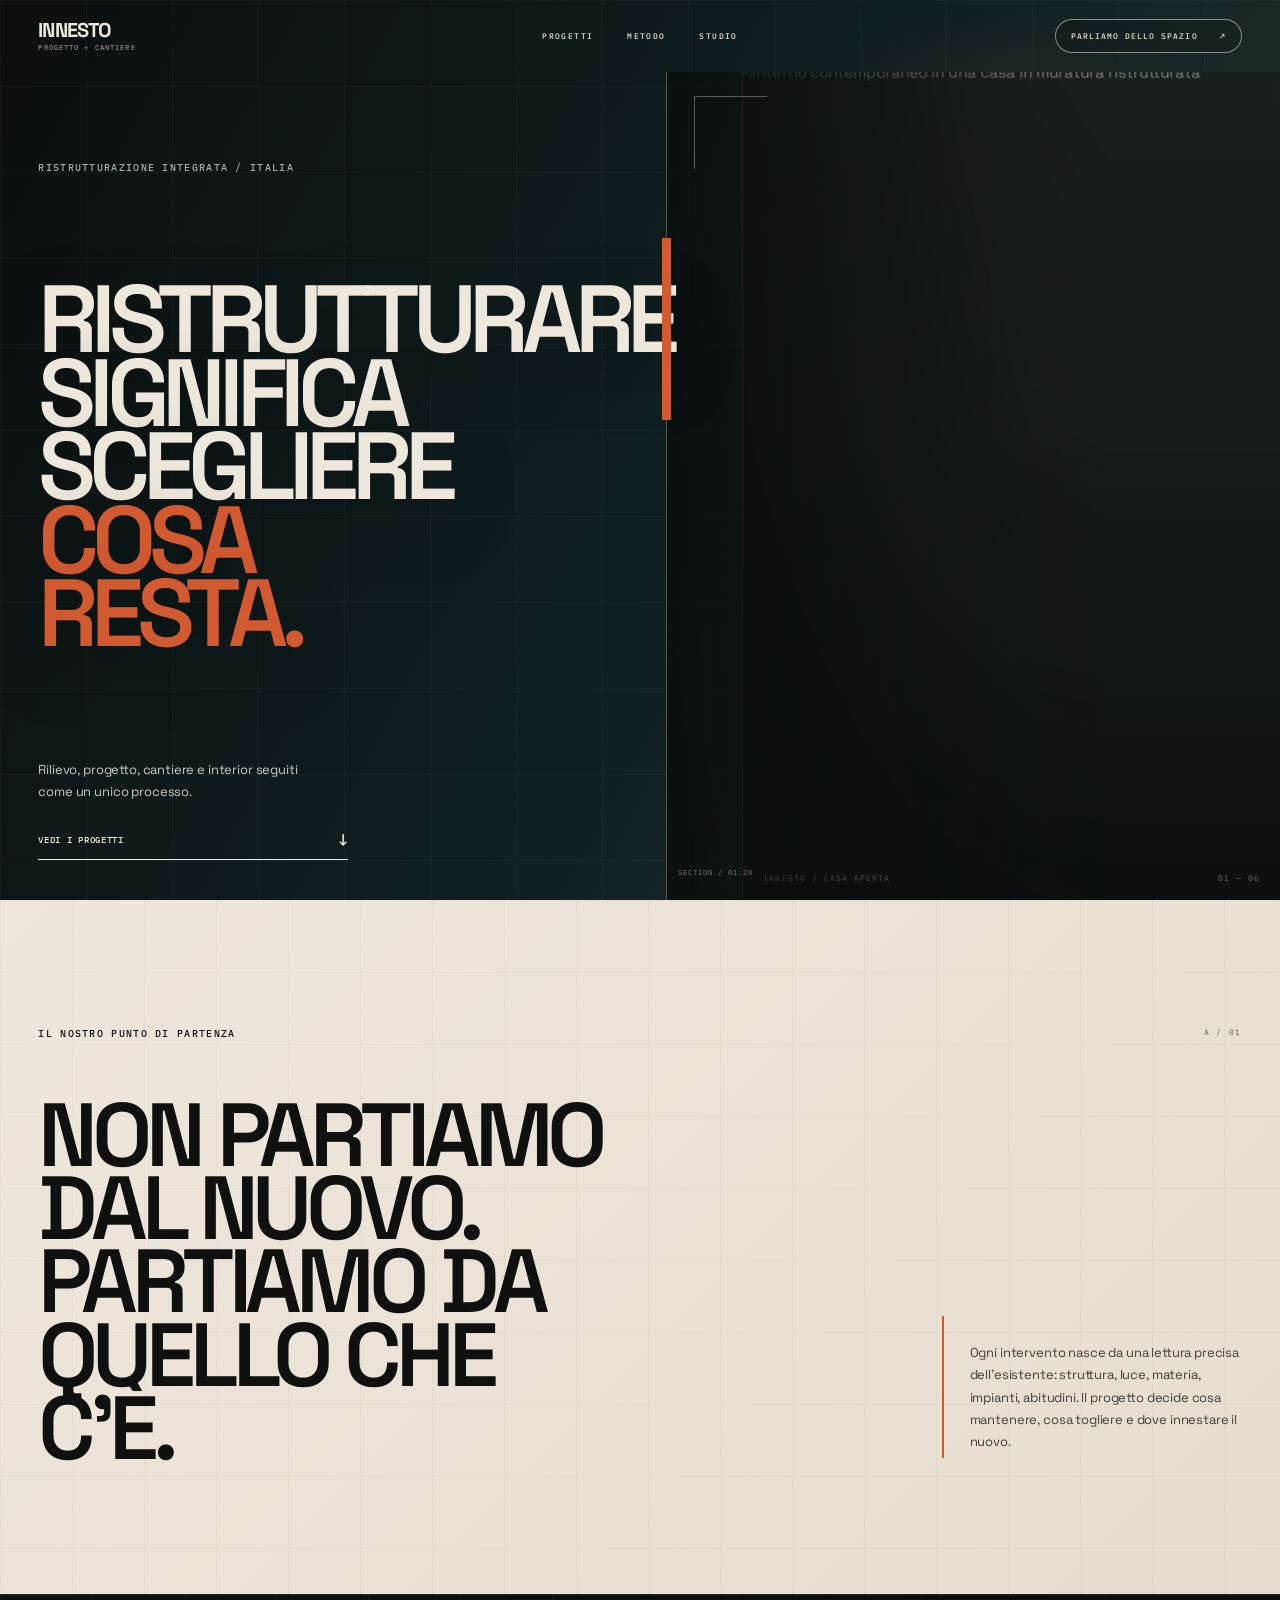
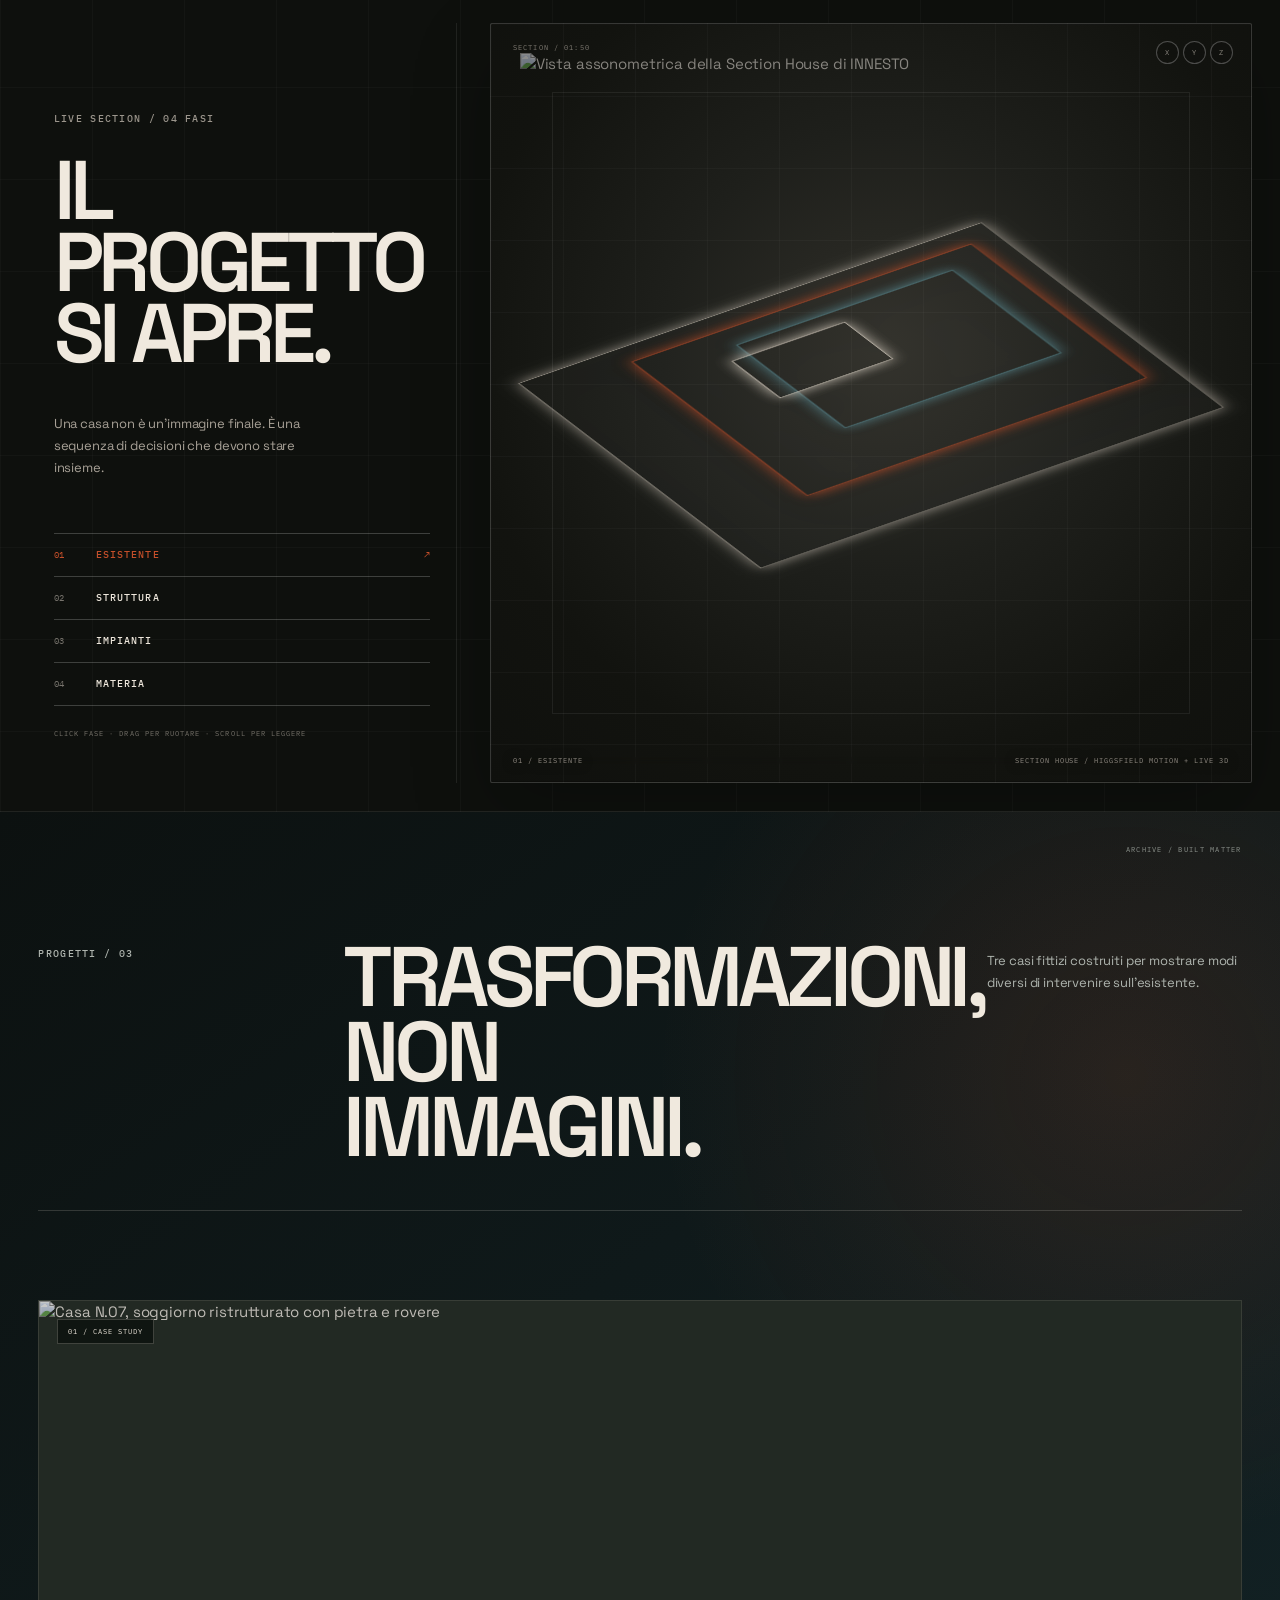
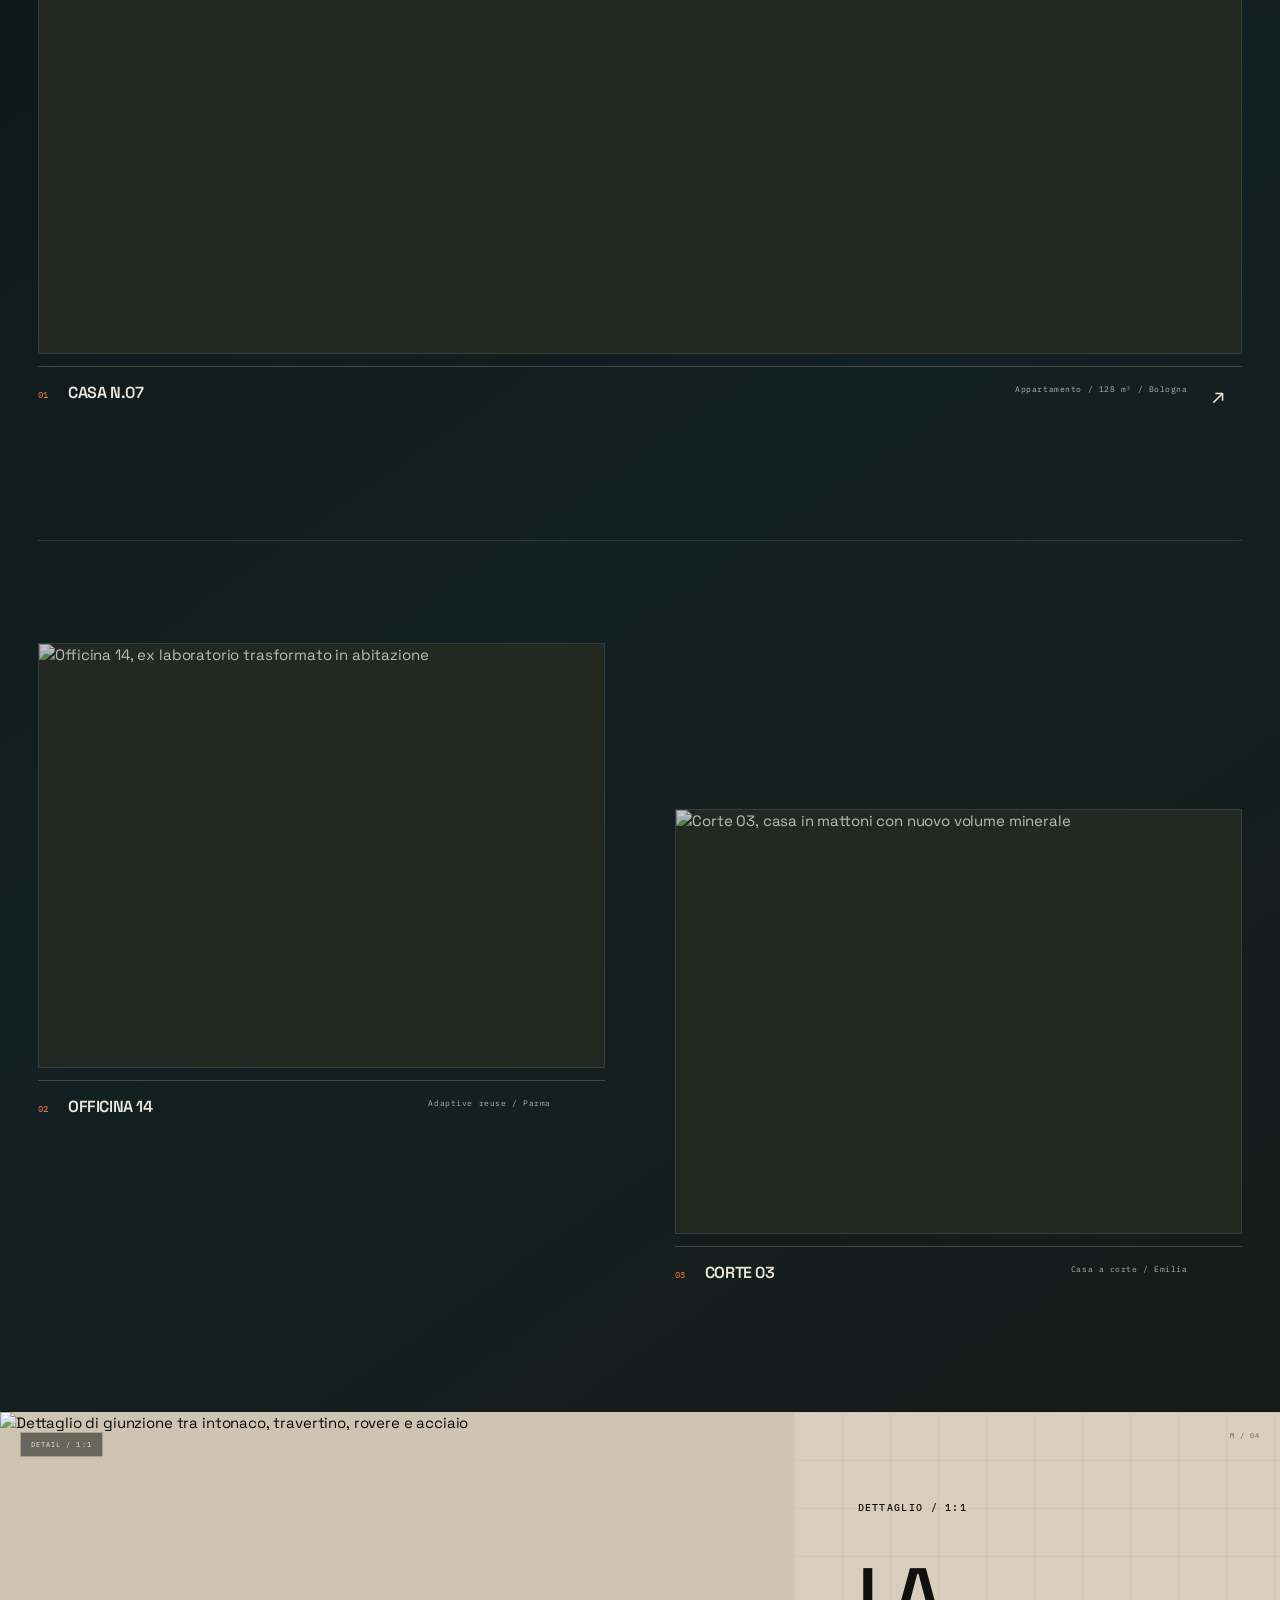
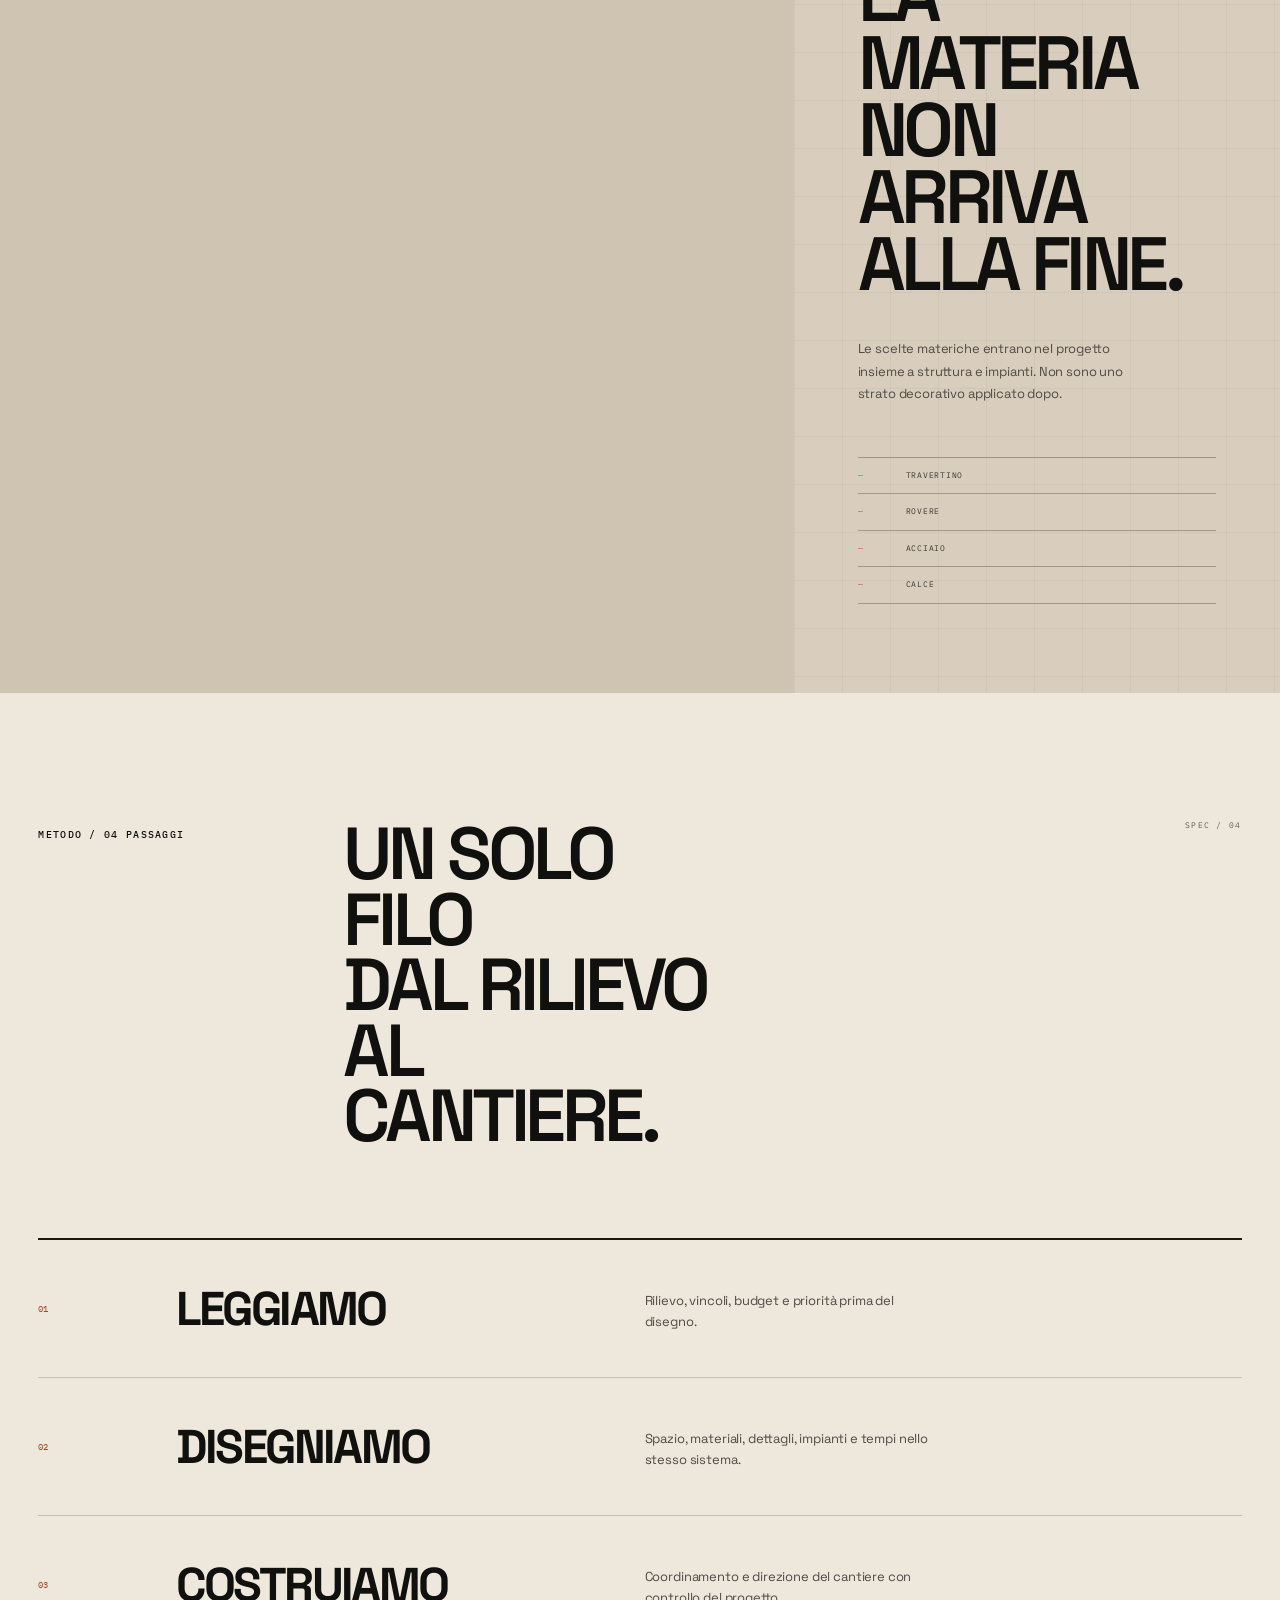
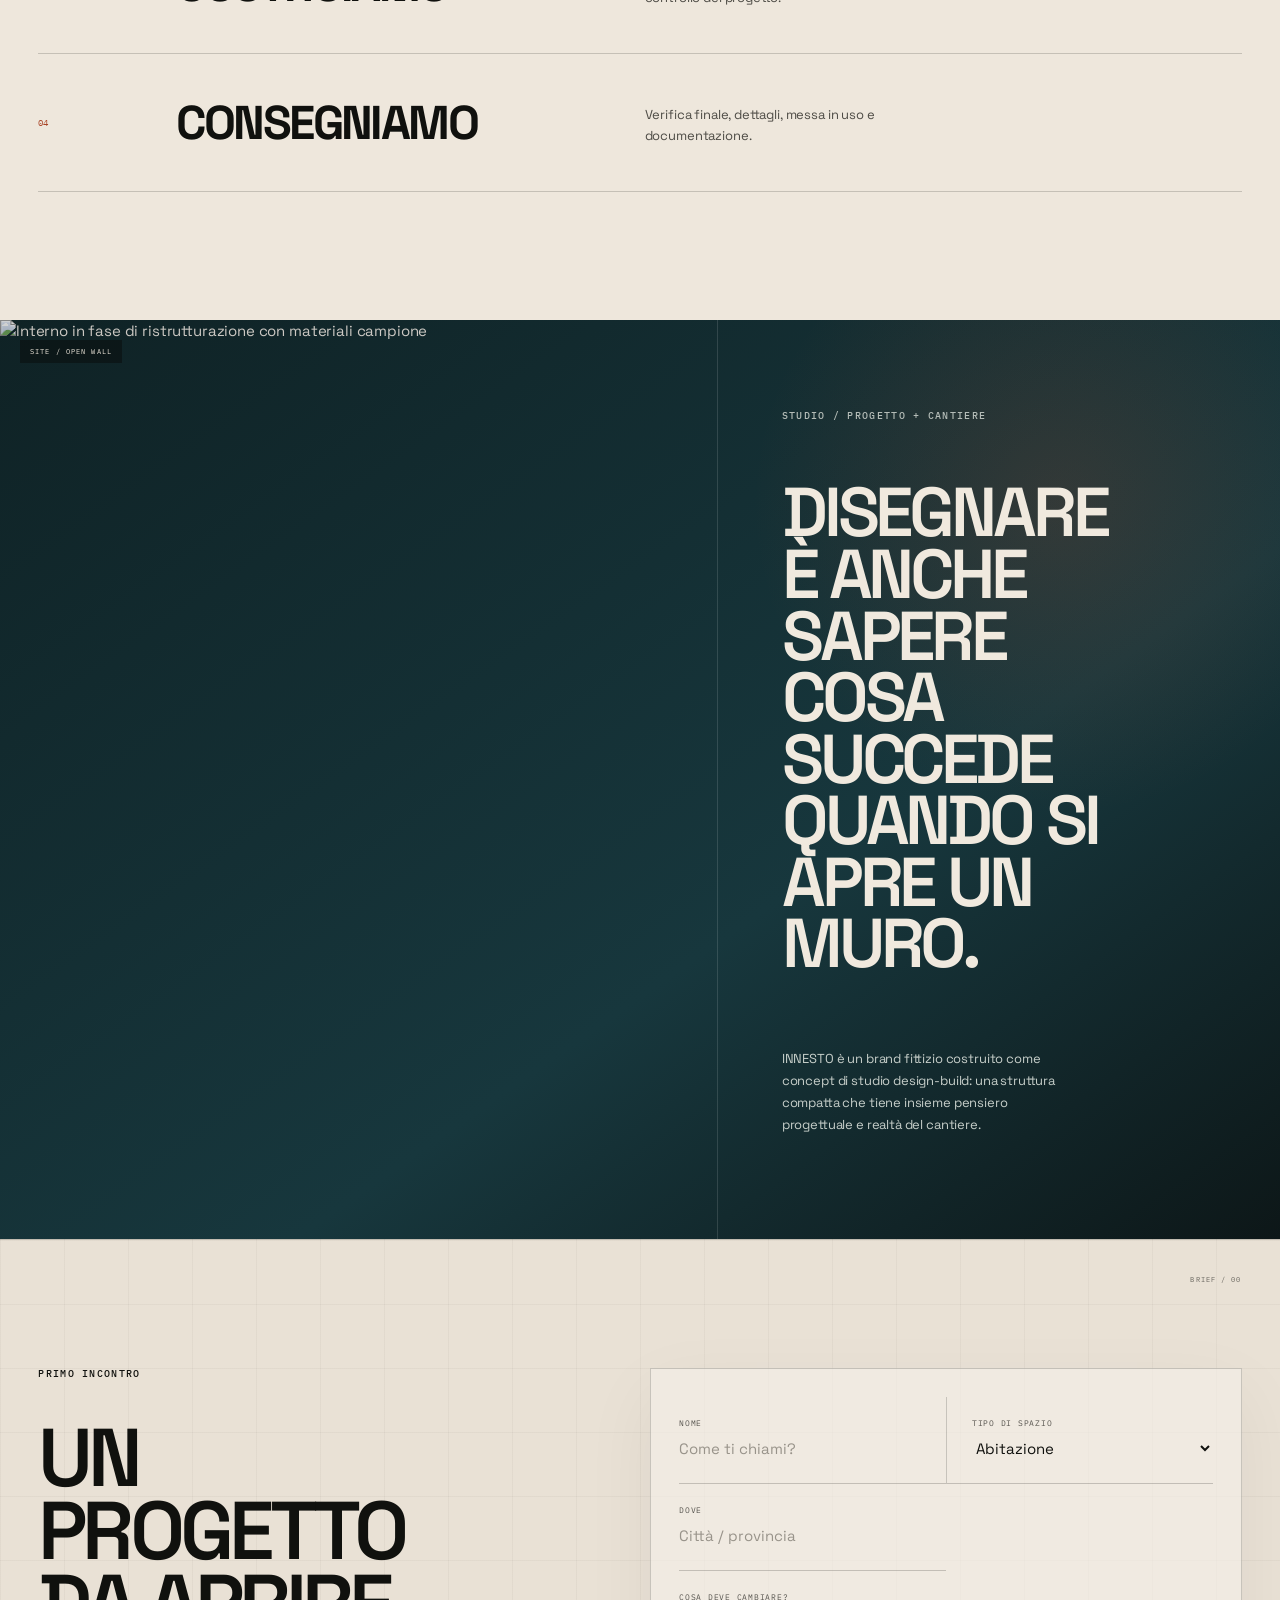
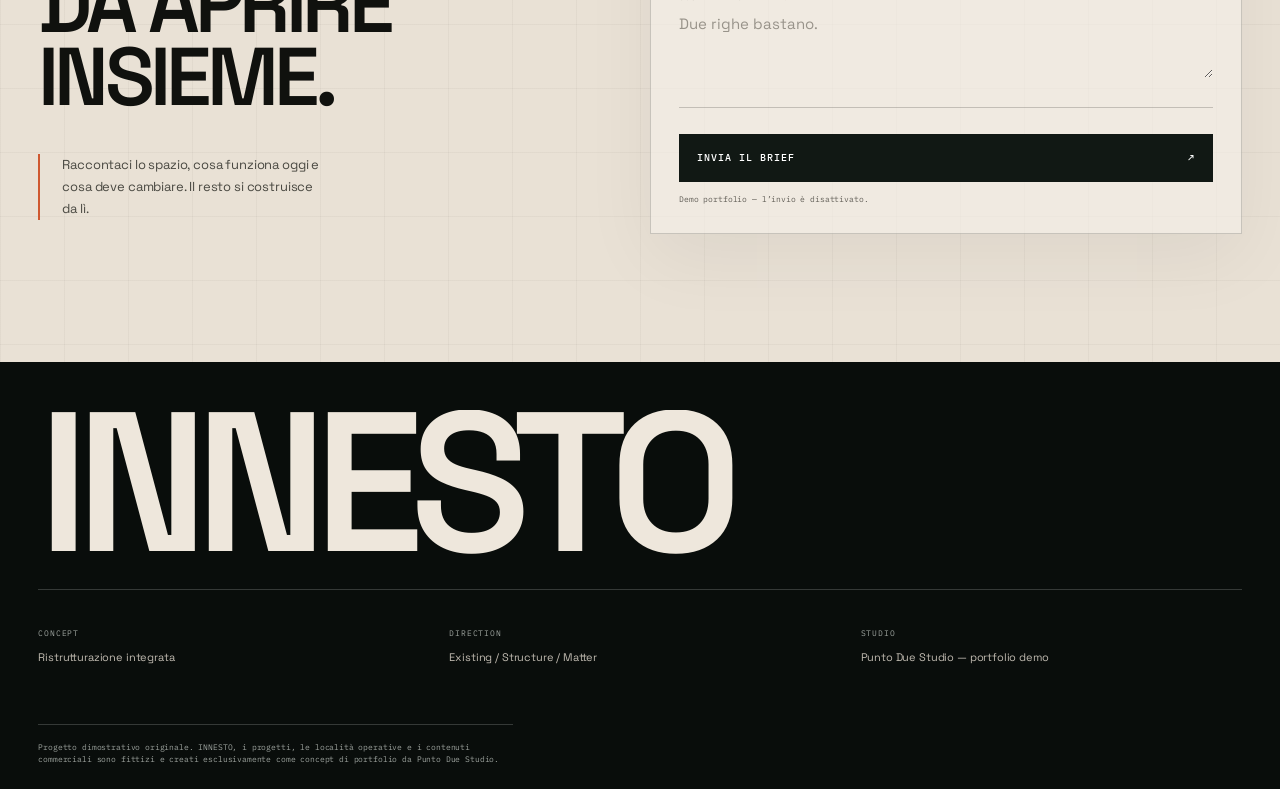
==== commit 461deed7: "Load INNESTO structural ledger homepage system" ====
--- a/index.html
+++ b/index.html
@@ -18,6 +18,7 @@
   <link rel="stylesheet" href="./visual-v2.css">
   <link rel="stylesheet" href="./section-motion.css?v=20260916-motion2">
   <link rel="stylesheet" href="./hero-v3.css?v=20260918">
+  <link rel="stylesheet" href="./home-v4.css?v=20260918">
   <script src="./app.js?v=20260916-motion2" type="module"></script>
 </head>
 <body>
--- a/hero-v3.css
+++ b/hero-v3.css
@@ -42,14 +42,15 @@
   pointer-events:none;
 }
 .hero:after{
-  content:"01 / EXISTING → 02 / STRUCTURE → 03 / MATTER";
+  content:"";
   position:absolute;
   z-index:4;
   left:calc(52% + 28px);
   top:calc(var(--header-h) + 24px);
-  font:400 7px/1 var(--mono);
-  letter-spacing:.16em;
-  color:rgba(238,231,220,.58);
+  width:72px;
+  height:72px;
+  border-top:1px solid rgba(238,231,220,.34);
+  border-left:1px solid rgba(238,231,220,.34);
   pointer-events:none;
 }
 .hero-copy{
--- a/home-v4.css
+++ b/home-v4.css
@@ -0,0 +1,389 @@
+/* INNESTO — Homepage V4 / Structural Ledger
+   Page-scoped visual + typographic redesign. Section House behavior and project content remain untouched. */
+
+:root{
+  --ih-night:#0b100e;
+  --ih-petrol:#102326;
+  --ih-mineral:#282d2a;
+  --ih-paper:#eee7dc;
+  --ih-paper-2:#ddd3c4;
+  --ih-oxide:#cf5830;
+  --ih-steel:#718286;
+  --ih-line:rgba(16,17,14,.18);
+}
+
+/* Statement — architectural drawing sheet */
+.statement{
+  position:relative;
+  overflow:hidden;
+  background:
+    linear-gradient(rgba(16,17,14,.035) 1px,transparent 1px),
+    linear-gradient(90deg,rgba(16,17,14,.035) 1px,transparent 1px),
+    linear-gradient(135deg,#eee7dc 0%,#e7ddd0 100%);
+  background-size:72px 72px,72px 72px,auto;
+  border-top:0;
+}
+.statement:before{
+  content:"A / 01";
+  position:absolute;
+  top:var(--section-y);
+  right:var(--pad);
+  font:400 8px/1 var(--mono);
+  letter-spacing:.16em;
+  color:#5e5c55;
+}
+.statement-grid{
+  position:relative;
+  z-index:1;
+  grid-template-columns:minmax(0,1.48fr) minmax(300px,.52fr);
+  gap:clamp(62px,10vw,170px);
+  align-items:end;
+}
+.statement h2{
+  max-width:10ch;
+  font-size:clamp(64px,7vw,124px);
+  line-height:.82;
+  letter-spacing:-.069em;
+}
+.statement-grid>p{
+  padding:26px 0 4px 26px;
+  border-left:2px solid var(--ih-oxide);
+  color:#403f3a;
+}
+
+/* Section House — preserve motion/3D, strengthen the architectural frame only */
+.section-house{
+  background:
+    linear-gradient(rgba(255,255,255,.025) 1px,transparent 1px),
+    linear-gradient(90deg,rgba(255,255,255,.025) 1px,transparent 1px),
+    #0e100d;
+  background-size:92px 92px,92px 92px,auto;
+}
+.section-house-copy{
+  border-right:1px solid rgba(255,255,255,.08);
+}
+.section-house-copy h2{
+  color:#f0e9de;
+}
+.section-stage{
+  border-radius:2px;
+}
+
+/* Projects — archive wall, darker and more severe than hero */
+.projects{
+  position:relative;
+  background:
+    radial-gradient(circle at 88% 12%,rgba(207,88,48,.13),transparent 21%),
+    linear-gradient(145deg,#0c1110 0%,#122124 58%,#171a18 100%);
+  color:#eee7dc;
+  overflow:hidden;
+}
+.projects:before{
+  content:"ARCHIVE / BUILT MATTER";
+  position:absolute;
+  top:34px;
+  right:var(--pad);
+  font:400 7px/1 var(--mono);
+  letter-spacing:.18em;
+  color:#8f958f;
+}
+.projects .section-heading>p:first-child,
+.projects .section-heading>p:last-child{
+  color:#aeb4ae;
+}
+.projects .section-heading h2{
+  color:#f0e9de;
+  max-width:8ch;
+  font-size:clamp(62px,6.6vw,116px);
+}
+.projects .section-heading{
+  padding-bottom:44px;
+  border-bottom:1px solid rgba(238,231,220,.17);
+}
+.projects .project-meta{
+  border-top-color:rgba(238,231,220,.22);
+}
+.projects .project-meta span{
+  color:#e07049;
+}
+.projects .project-meta p{
+  color:#aeb4ae;
+}
+.projects .project figure{
+  background:#222923;
+  border:1px solid rgba(238,231,220,.10);
+}
+.projects .project figure img{
+  filter:saturate(.64) contrast(1.08) brightness(.78);
+}
+.projects .project--lead figure{
+  position:relative;
+}
+.projects .project--lead figure:after{
+  content:"01 / CASE STUDY";
+  position:absolute;
+  left:18px;
+  top:18px;
+  padding:8px 10px;
+  background:rgba(10,15,13,.76);
+  border:1px solid rgba(238,231,220,.22);
+  font:400 7px/1 var(--mono);
+  letter-spacing:.14em;
+  color:#eee7dc;
+}
+.projects .project-pair{
+  border-top:1px solid rgba(238,231,220,.13);
+  padding-top:clamp(70px,8vw,120px);
+}
+
+/* Material — full technical sample board */
+.material-break{
+  min-height:92svh;
+  grid-template-columns:minmax(0,1.24fr) minmax(360px,.76fr);
+  background:#cfc3b1;
+}
+.material-break figure{
+  min-height:92svh;
+  position:relative;
+}
+.material-break figure:after{
+  content:"DETAIL / 1:1";
+  position:absolute;
+  left:20px;
+  top:20px;
+  padding:8px 10px;
+  border:1px solid rgba(238,231,220,.46);
+  background:rgba(12,16,14,.52);
+  color:#f2ece3;
+  font:400 7px/1 var(--mono);
+  letter-spacing:.15em;
+}
+.material-break figure img{
+  filter:saturate(.68) contrast(1.07);
+}
+.material-copy{
+  position:relative;
+  background:
+    linear-gradient(rgba(16,17,14,.04) 1px,transparent 1px),
+    linear-gradient(90deg,rgba(16,17,14,.04) 1px,transparent 1px),
+    #d9cebd;
+  background-size:48px 48px;
+}
+.material-copy:after{
+  content:"M / 04";
+  position:absolute;
+  right:20px;
+  top:20px;
+  font:400 7px/1 var(--mono);
+  letter-spacing:.15em;
+  color:#666058;
+}
+.material-copy h2{
+  max-width:7.2ch;
+  font-size:clamp(58px,5.9vw,104px);
+}
+.material-index{
+  grid-template-columns:1fr;
+  border-top-color:rgba(16,17,14,.30);
+}
+.material-index span{
+  display:grid;
+  grid-template-columns:36px 1fr;
+  gap:12px;
+  border-bottom-color:rgba(16,17,14,.28);
+  color:#373733;
+}
+.material-index span:before{
+  content:"—";
+  color:var(--ih-oxide);
+}
+
+/* Method — specification schedule */
+.method{
+  position:relative;
+  background:#eee7dc;
+  overflow:hidden;
+}
+.method:after{
+  content:"SPEC / 04";
+  position:absolute;
+  right:var(--pad);
+  top:var(--section-y);
+  font:400 8px/1 var(--mono);
+  letter-spacing:.16em;
+  color:#5e5c55;
+}
+.section-heading--method h2{
+  max-width:8ch;
+}
+.method-list{
+  margin-top:clamp(52px,7vw,100px);
+  border-top:2px solid #171915;
+}
+.method-list li{
+  grid-template-columns:86px minmax(220px,.7fr) minmax(280px,1fr);
+  min-height:138px;
+  align-items:center;
+  padding:25px 0;
+  transition:padding .25s ease,background .25s ease;
+}
+.method-list li:hover{
+  padding-left:14px;
+  background:rgba(207,88,48,.055);
+}
+.method-list span{
+  color:#a84426;
+}
+.method-list h3{
+  font-size:clamp(34px,3.7vw,64px);
+  letter-spacing:-.055em;
+}
+.method-list p{
+  color:#4d4b45;
+}
+
+/* Studio — construction reality */
+.process-photo{
+  grid-template-columns:minmax(0,1.12fr) minmax(360px,.88fr);
+  min-height:94svh;
+  background:
+    radial-gradient(circle at 83% 20%,rgba(207,88,48,.16),transparent 24%),
+    linear-gradient(145deg,#0f2225 0%,#17373d 62%,#0d1718 100%);
+}
+.process-photo figure{
+  min-height:94svh;
+  position:relative;
+}
+.process-photo figure:after{
+  content:"SITE / OPEN WALL";
+  position:absolute;
+  left:20px;
+  top:20px;
+  font:400 7px/1 var(--mono);
+  letter-spacing:.16em;
+  color:#f1eade;
+  padding:8px 10px;
+  background:rgba(10,15,14,.58);
+}
+.process-photo figure img{
+  filter:saturate(.60) contrast(1.06) brightness(.82);
+}
+.process-copy{
+  border-left:1px solid rgba(255,255,255,.13);
+}
+.process-copy .micro{
+  color:#b4bcb7;
+}
+.process-copy h2{
+  max-width:8.2ch;
+  font-size:clamp(54px,5.4vw,96px);
+  color:#f0e9de;
+}
+.process-copy>p:last-child{
+  color:#c7cfca;
+}
+
+/* Contact — project brief / drawing title block */
+.contact{
+  position:relative;
+  background:
+    linear-gradient(rgba(16,17,14,.035) 1px,transparent 1px),
+    linear-gradient(90deg,rgba(16,17,14,.035) 1px,transparent 1px),
+    #e9e1d5;
+  background-size:64px 64px;
+  gap:clamp(70px,10vw,180px);
+}
+.contact:before{
+  content:"BRIEF / 00";
+  position:absolute;
+  top:36px;
+  right:var(--pad);
+  font:400 7px/1 var(--mono);
+  letter-spacing:.16em;
+  color:#67645d;
+}
+.contact-copy h2{
+  max-width:7ch;
+  font-size:clamp(62px,6.4vw,112px);
+}
+.contact-copy>p:last-child{
+  padding-left:22px;
+  border-left:2px solid var(--ih-oxide);
+  color:#494841;
+}
+.brief-form{
+  align-self:center;
+  padding:28px;
+  border:1px solid rgba(16,17,14,.18);
+  background:rgba(245,240,232,.64);
+  box-shadow:0 24px 70px rgba(22,22,18,.055);
+}
+.brief-form label{
+  border-bottom-color:rgba(16,17,14,.20);
+}
+.brief-form label span{
+  color:#56544e;
+}
+.brief-form button{
+  background:#111814;
+}
+.brief-form button:hover,
+.brief-form button:focus-visible{
+  background:#cf5830;
+}
+.brief-form input:focus-visible,
+.brief-form select:focus-visible,
+.brief-form textarea:focus-visible{
+  outline:2px solid #b84b29;
+  outline-offset:4px;
+}
+.form-note{
+  color:#5f5c55;
+}
+
+/* Footer — black title block */
+.site-footer{
+  background:#090d0b;
+}
+.footer-brand{
+  color:#eee7dc;
+}
+.footer-grid span,
+.demo-disclosure{
+  color:#9da39e;
+}
+
+@media(max-width:900px){
+  .statement:before,.method:after,.projects:before,.contact:before{display:none}
+  .statement-grid{grid-template-columns:1fr;gap:42px}
+  .statement h2{font-size:clamp(50px,13vw,68px)}
+  .statement-grid>p{padding:20px 0 0;border-left:0;border-top:2px solid var(--ih-oxide)}
+  .section-house-copy{border-right:0}
+  .projects .section-heading h2{font-size:clamp(48px,12vw,62px)}
+  .projects .project-pair{padding-top:70px}
+  .material-break{grid-template-columns:1fr;min-height:auto}
+  .material-break figure{min-height:66svh}
+  .material-copy{min-height:auto}
+  .material-index{grid-template-columns:1fr}
+  .method-list li{
+    grid-template-columns:44px 1fr;
+    min-height:0;
+  }
+  .method-list p{grid-column:2}
+  .method-list li:hover{padding-left:0}
+  .process-photo{grid-template-columns:1fr;min-height:auto}
+  .process-photo figure{min-height:68svh}
+  .process-copy{border-left:0;border-top:1px solid rgba(255,255,255,.13)}
+  .contact{grid-template-columns:1fr}
+  .brief-form{padding:20px 16px 18px}
+}
+@media(max-width:430px){
+  .statement h2{font-size:48px}
+  .projects .section-heading h2{font-size:43px}
+  .material-copy h2{font-size:49px}
+  .process-copy h2{font-size:45px}
+  .contact-copy h2{font-size:48px}
+}
+@media(prefers-reduced-motion:reduce){
+  .method-list li{transition:none}
+}
